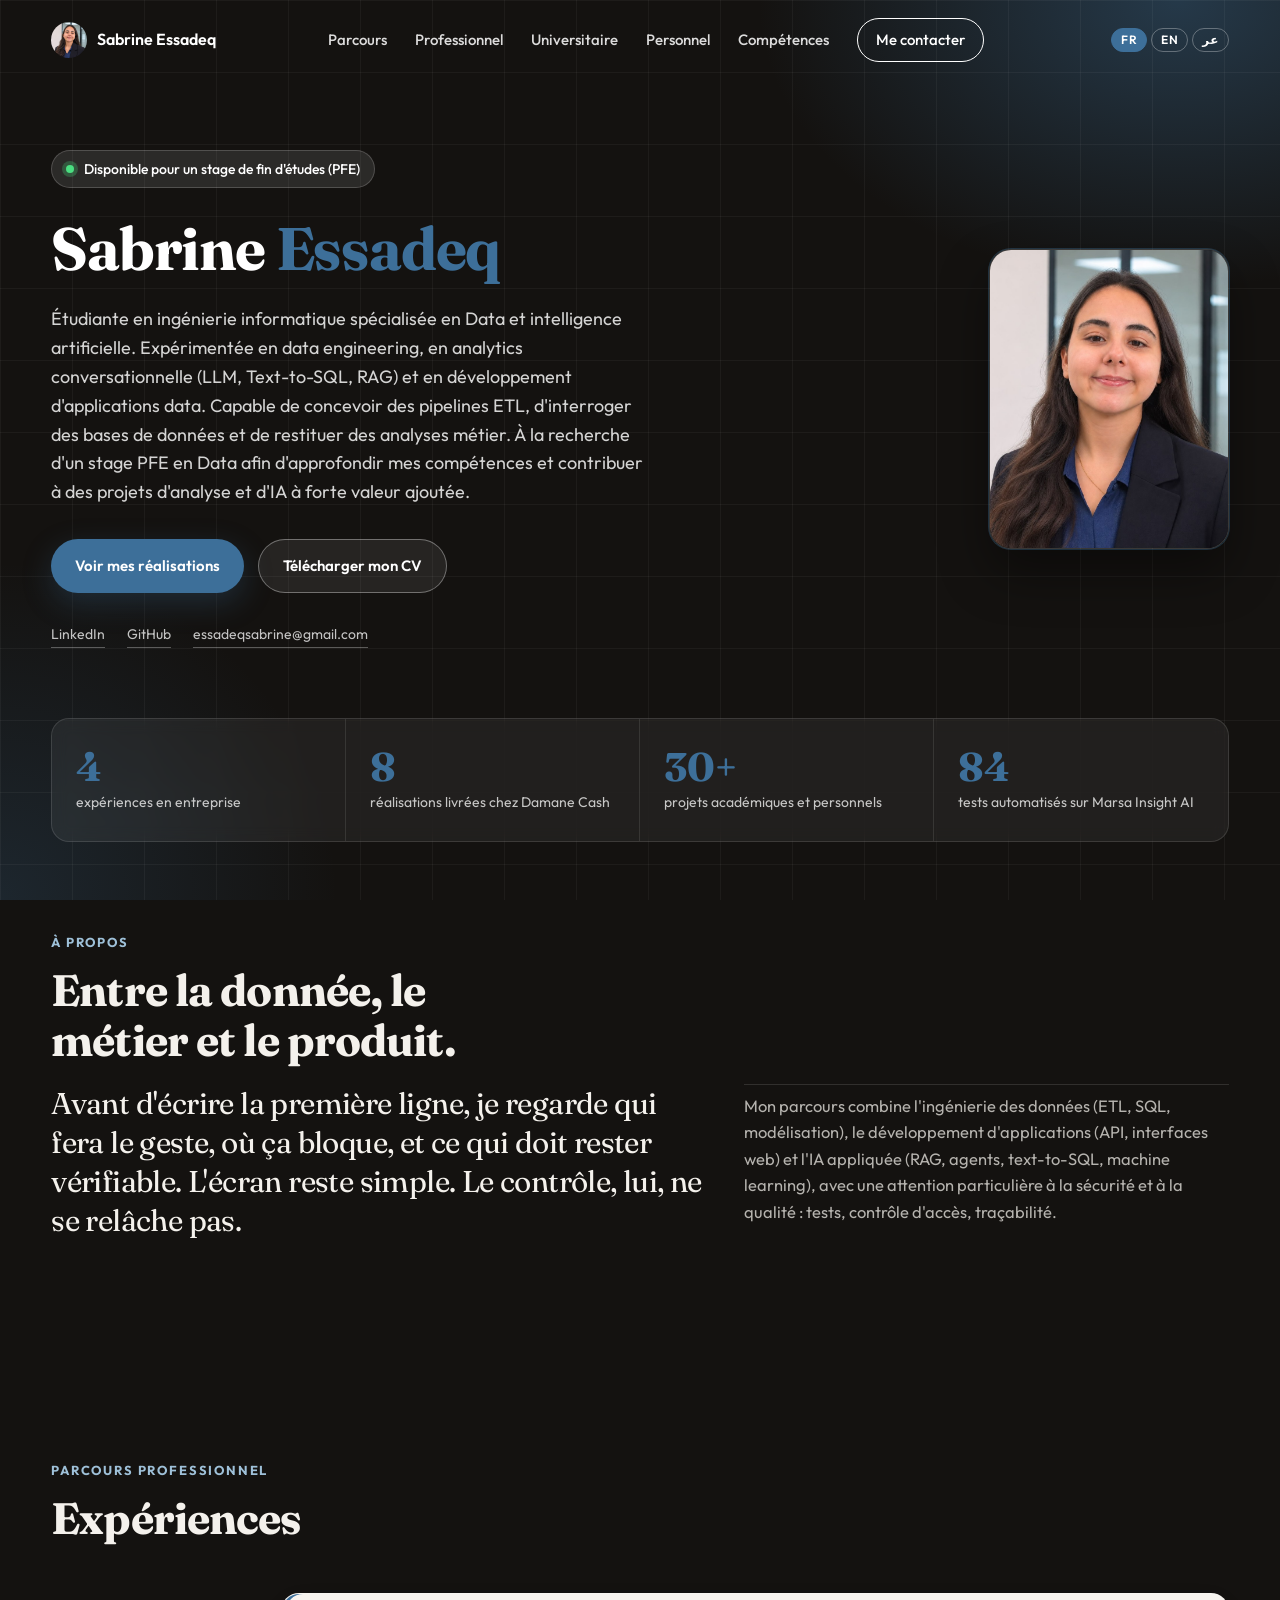
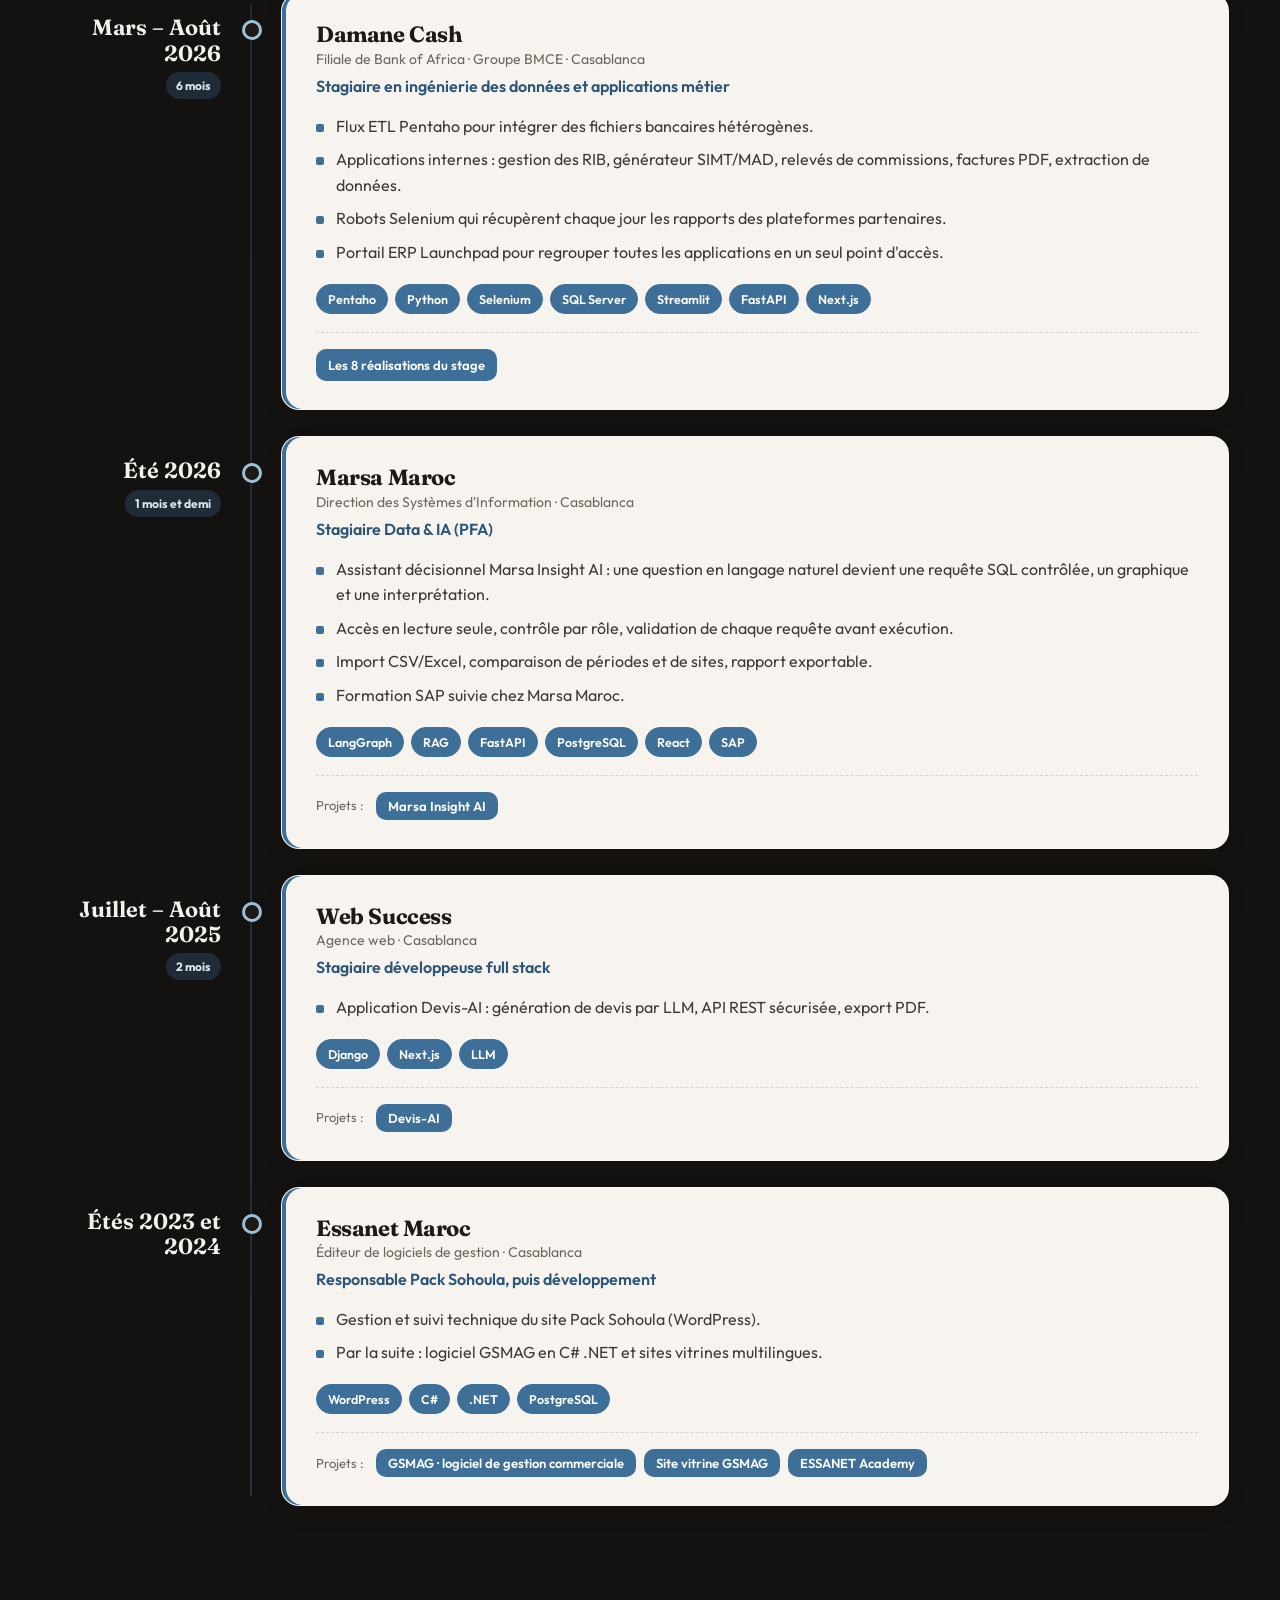
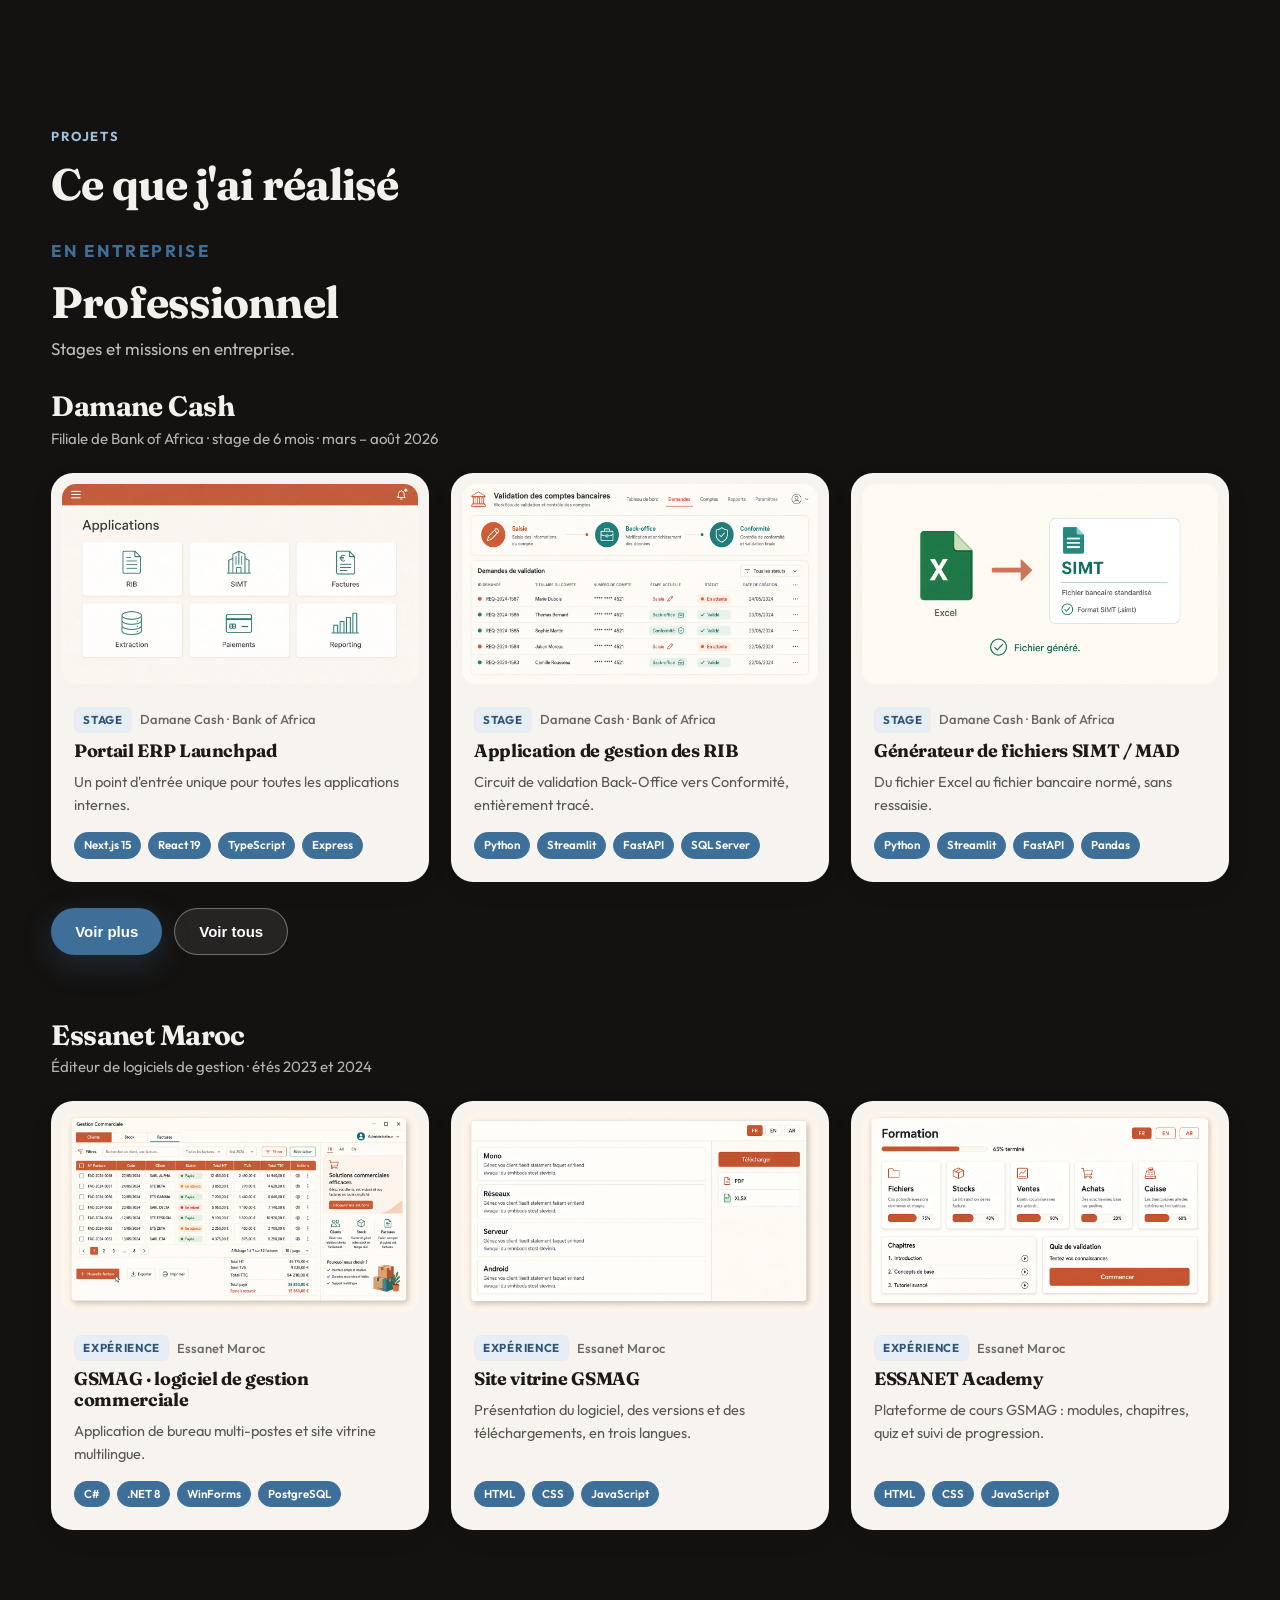
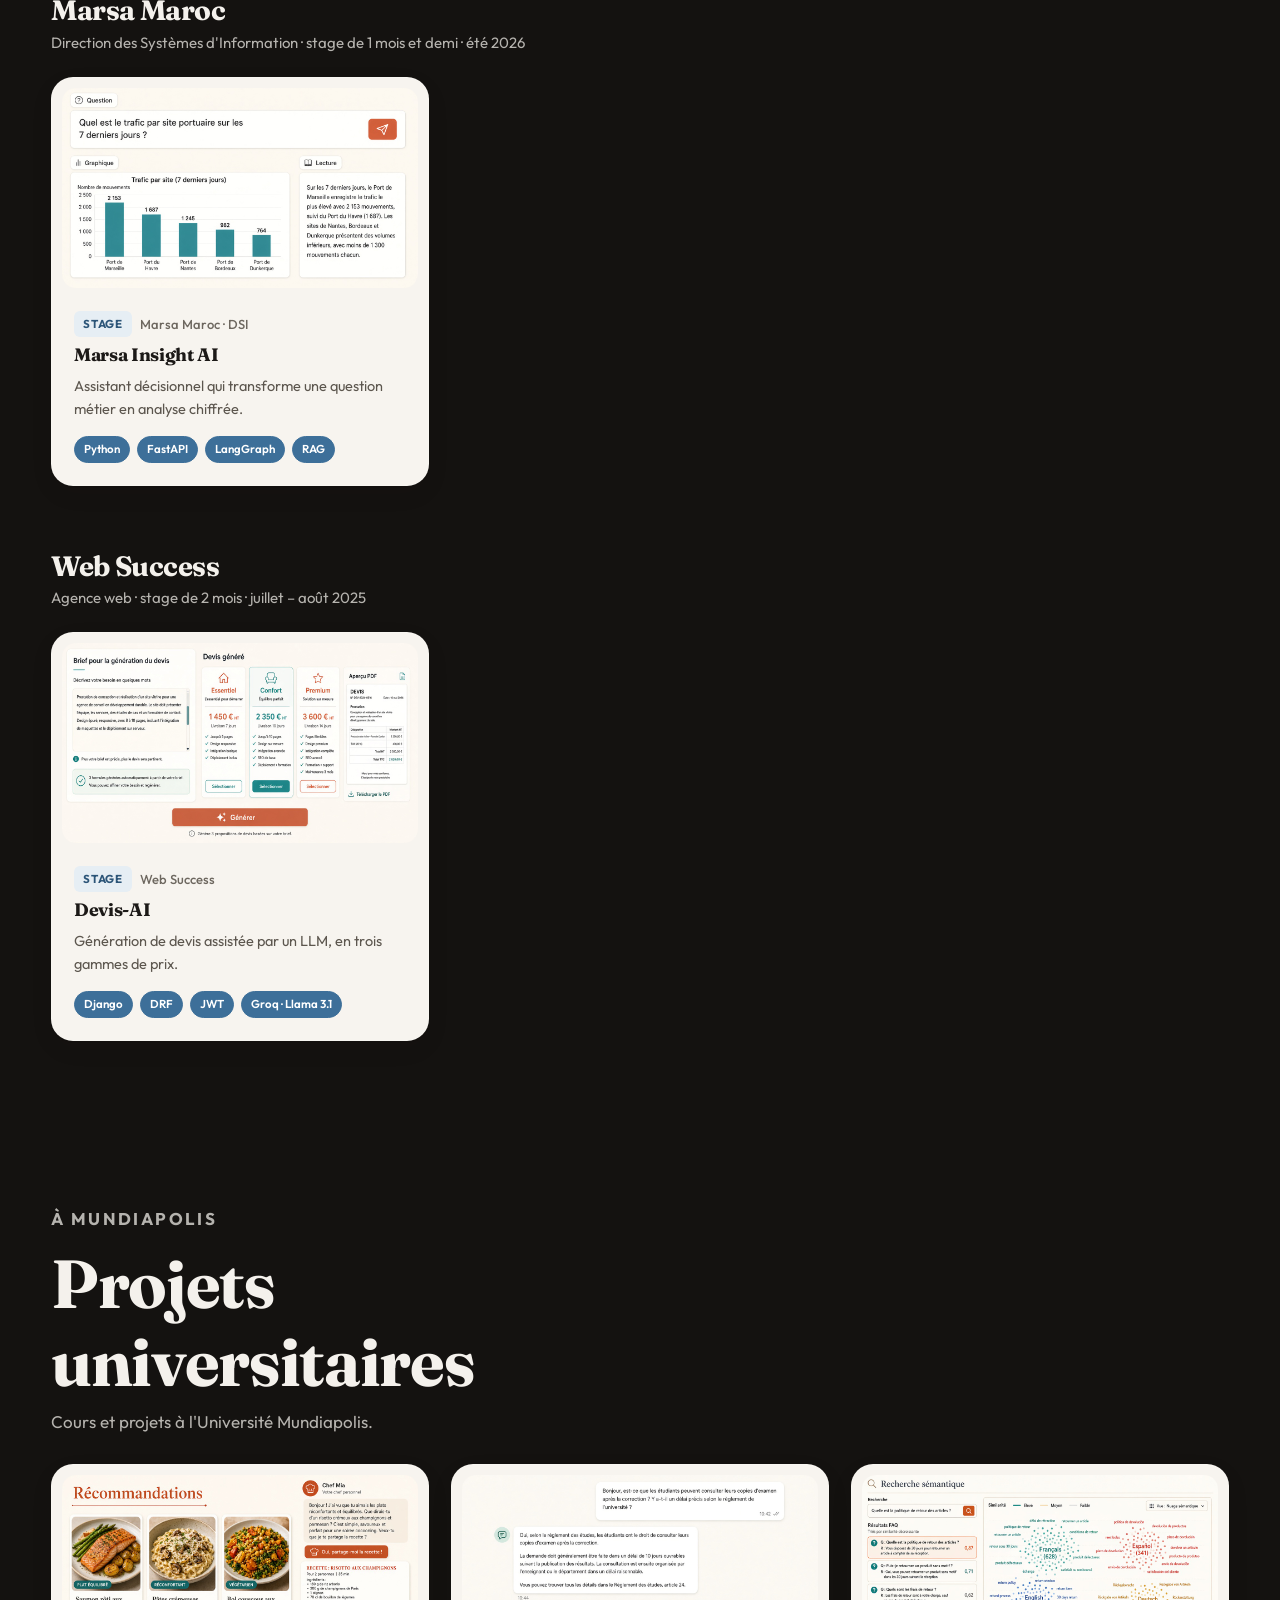
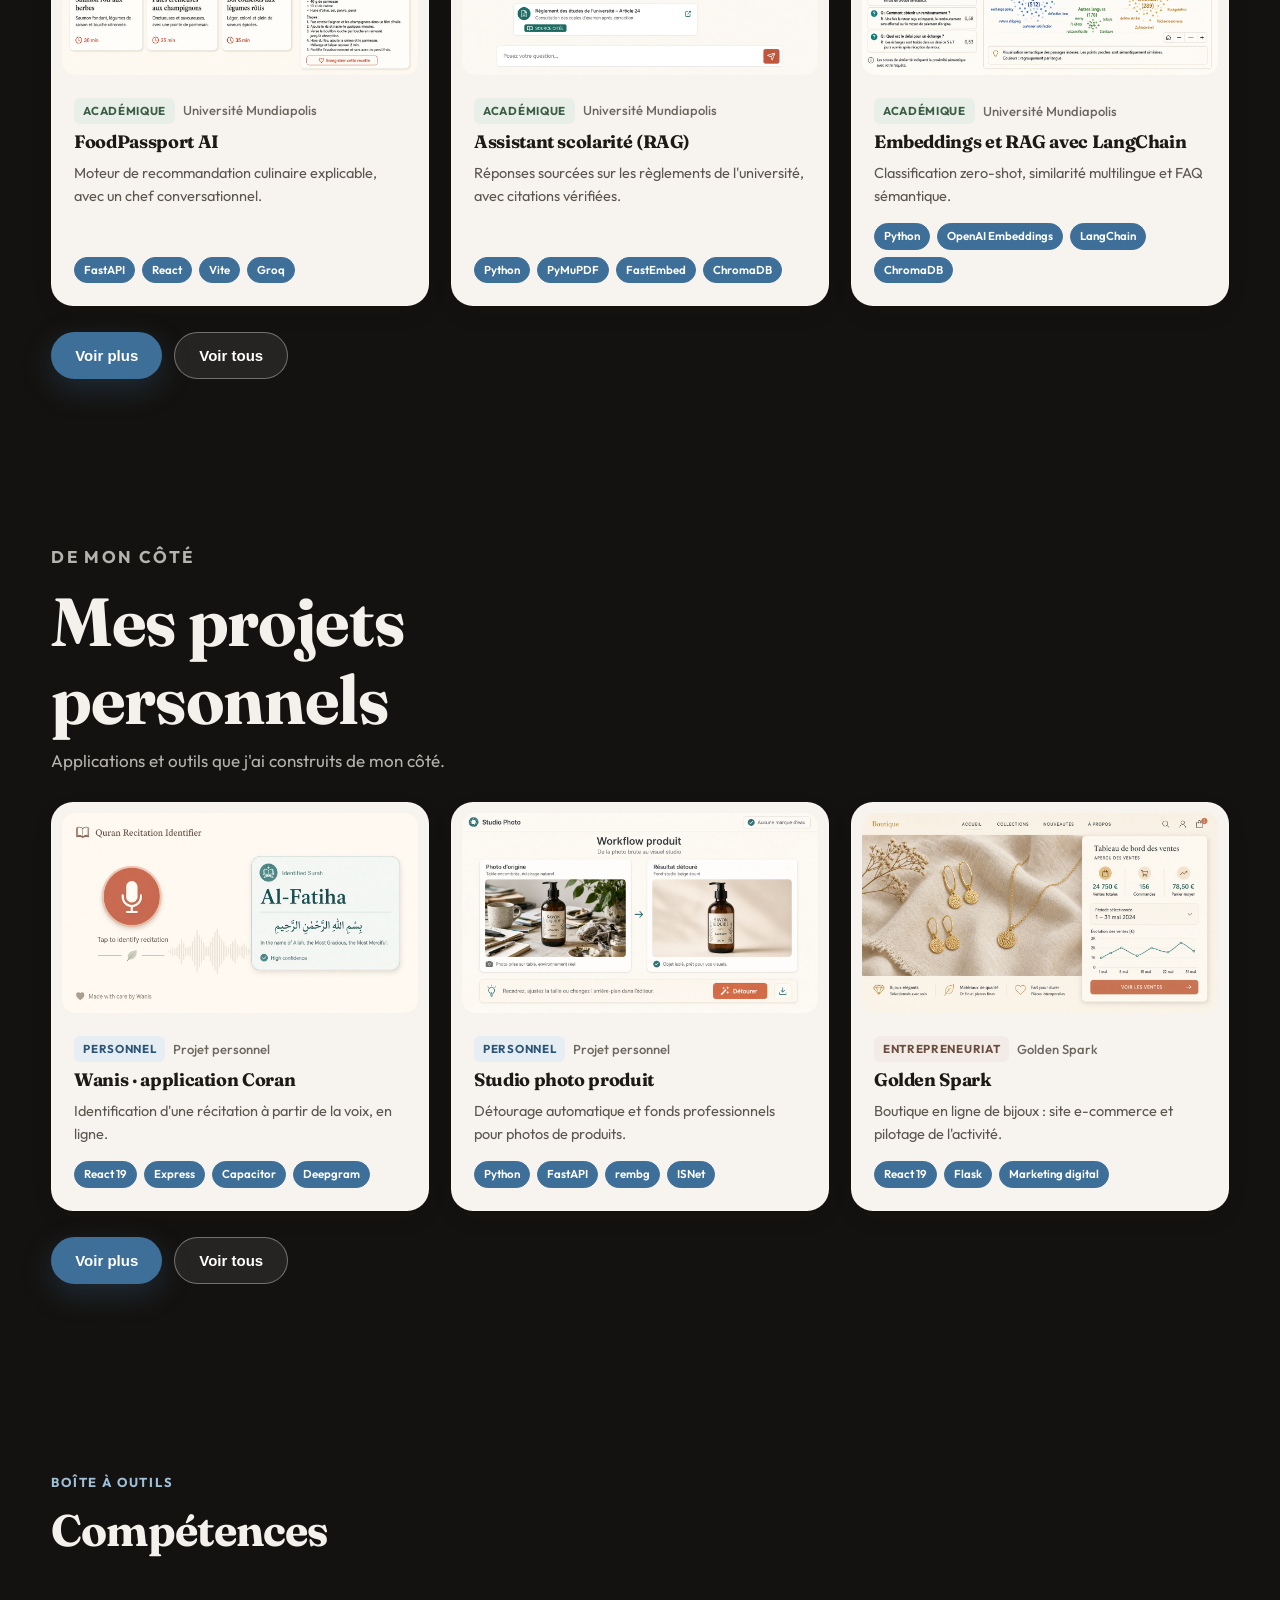
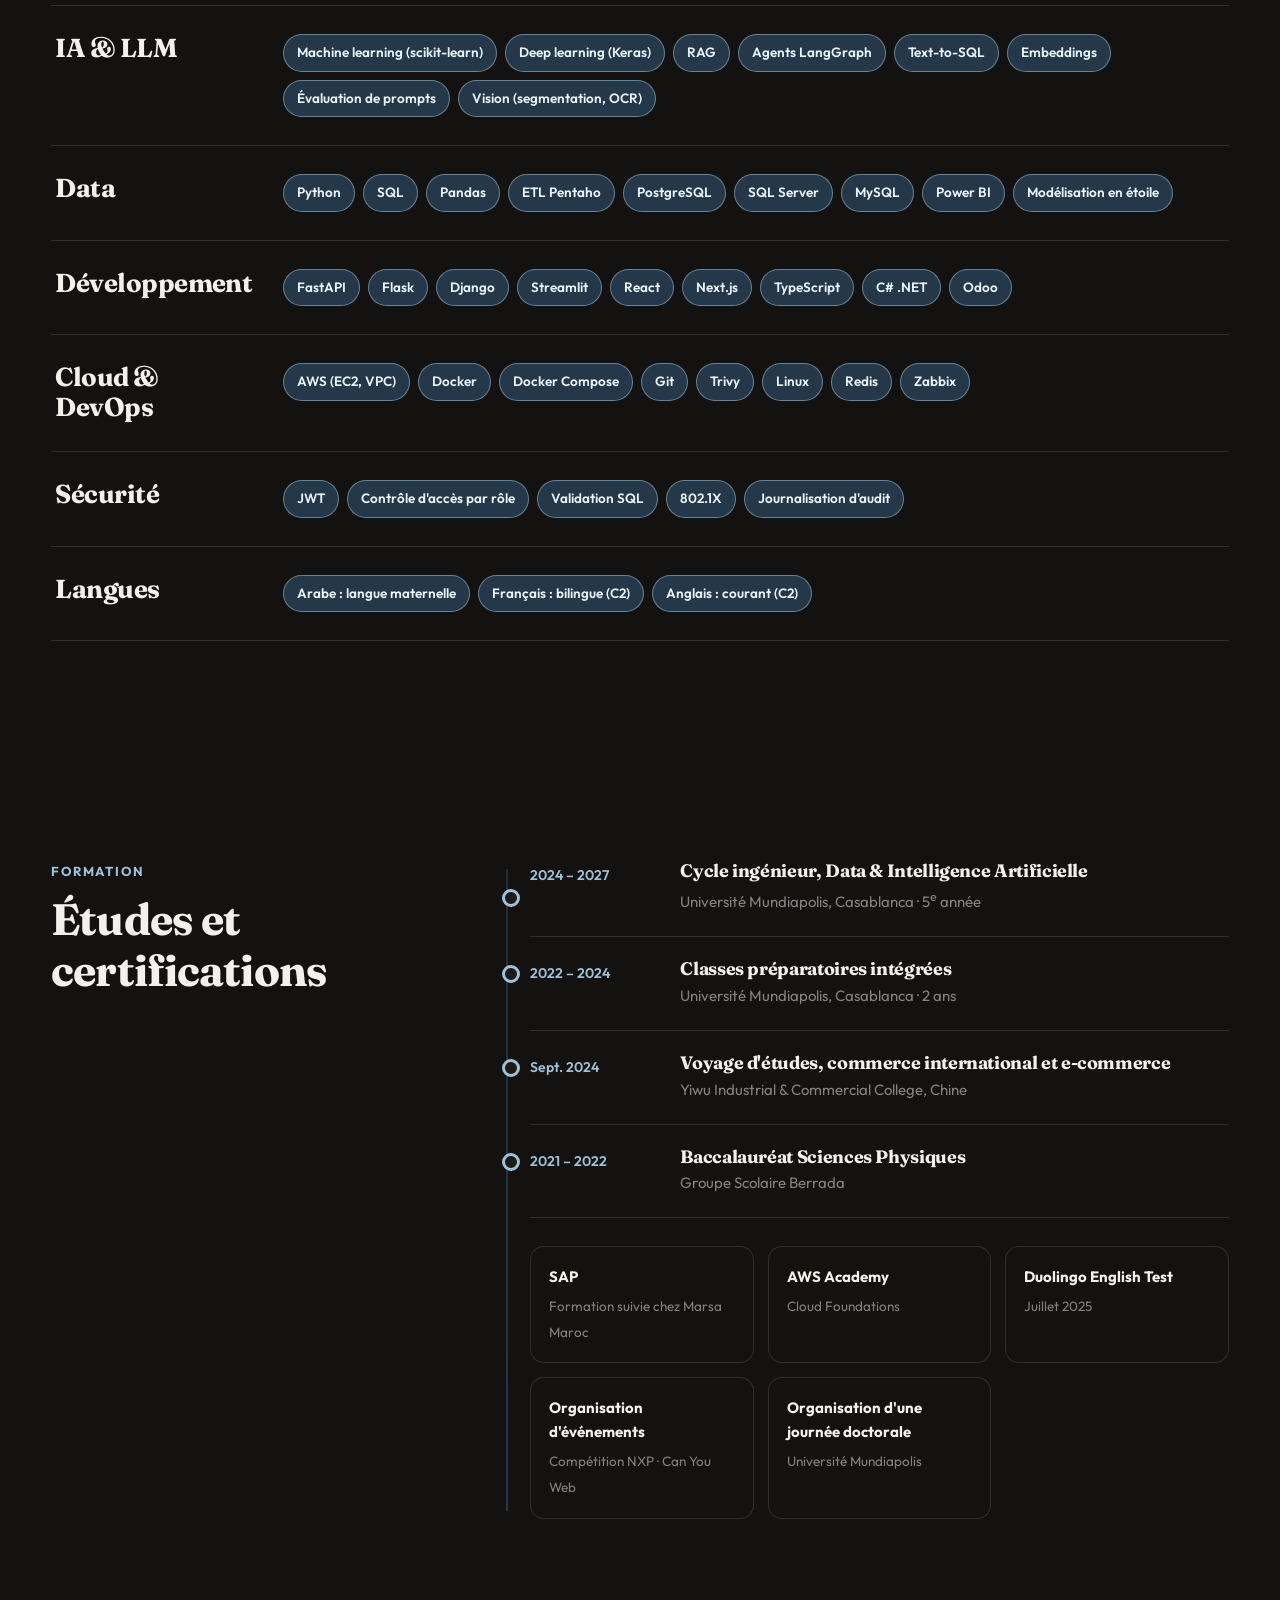
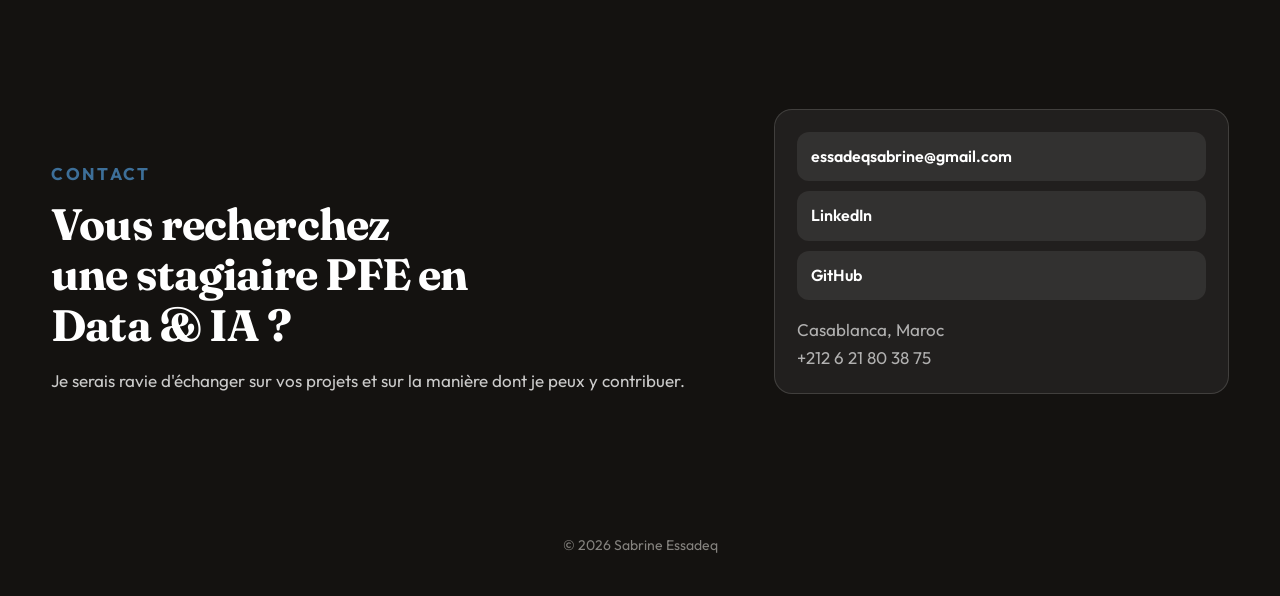
==== index.html @ ca1e2e93 "Add a see-less control that hides three projects at a time." ====
<!DOCTYPE html>
<html lang="fr">
<head>
  <meta charset="UTF-8">
  <meta name="viewport" content="width=device-width, initial-scale=1.0">
  <title>Sabrine Essadeq · Data & Intelligence Artificielle</title>
  <meta name="description" content="Portfolio de Sabrine Essadeq, élève ingénieure Data & IA à l'Université Mundiapolis : expériences, projets et compétences.">
  <link rel="preconnect" href="https://fonts.googleapis.com">
  <link rel="preconnect" href="https://fonts.gstatic.com" crossorigin>
  <link href="https://fonts.googleapis.com/css2?family=Fraunces:opsz,wght@9..144,500;9..144,650;9..144,700&family=Noto+Naskh+Arabic:wght@500;600;700&family=Outfit:wght@400;500;600;700&display=swap" rel="stylesheet">
  <link rel="stylesheet" href="styles.css?v=40">
</head>
<body>
  <header class="nav" id="nav">
    <a href="#top" class="brand"><img class="brand-mark" src="assets/img/sabrine.jpg" alt="Sabrine Essadeq"><span>Sabrine Essadeq</span></a>
    <nav class="nav-links site-nav" id="navLinks">
      <a href="#parcours" data-i18n="nav.parcours">Parcours</a>
      <a href="#professionnel" data-i18n="nav.pro">Professionnel</a>
      <a href="#universitaire" data-i18n="nav.uni">Universitaire</a>
      <a href="#personnel" data-i18n="nav.perso">Personnel</a>
      <a href="#competences" data-i18n="nav.skills">Compétences</a>
      <a href="#contact" class="nav-cta" data-i18n="nav.contact">Me contacter</a>
    </nav>
    <div class="langs" id="langs">
      <button type="button" data-lang="fr">FR</button>
      <button type="button" data-lang="en">EN</button>
      <button type="button" data-lang="ar">عر</button>
    </div>
    <button class="burger" id="burger" aria-label="Menu"><span></span><span></span></button>
    <span class="progress" id="progress"></span>
  </header>

  <main id="top">
    <!-- HERO -->
    <section class="hero">
      <div class="hero-bg"></div>
      <div class="wrap hero-grid">
        <div class="hero-text reveal">
          <p class="eyebrow"><span class="dot"></span><span data-i18n="hero.badge">Disponible pour un stage de fin d'études (PFE)</span></p>
          <h1 data-i18n-html="hero.title">Sabrine <span class="hl">Essadeq</span></h1>
          <p class="lead" data-i18n-html="hero.lead">Étudiante en ingénierie informatique spécialisée en Data et intelligence artificielle. Expérimentée en data engineering, en analytics conversationnelle (LLM, Text-to-SQL, RAG) et en développement d'applications data. Capable de concevoir des pipelines ETL, d'interroger des bases de données et de restituer des analyses métier. À la recherche d'un stage PFE en Data afin d'approfondir mes compétences et contribuer à des projets d'analyse et d'IA à forte valeur ajoutée.</p>
          <div class="hero-actions">
            <a href="#professionnel" class="btn btn-primary" data-i18n="hero.work">Voir mes réalisations</a>
            <a href="assets/CV_Sabrine_Essadeq.pdf" class="btn btn-ghost" download data-i18n="hero.cv">Télécharger mon CV</a>
          </div>
          <div class="hero-social">
            <a href="https://www.linkedin.com/in/sabrine-essadeq-5aa1a62a3" target="_blank" rel="noopener">LinkedIn</a>
            <a href="https://github.com/sab12sab" target="_blank" rel="noopener">GitHub</a>
            <a href="mailto:essadeqsabrine@gmail.com">essadeqsabrine@gmail.com</a>
          </div>
        </div>
        <figure class="hero-portrait reveal">
          <img src="assets/img/sabrine.jpg" alt="Sabrine Essadeq">
        </figure>
      </div>
      <div class="wrap stats reveal">
        <div class="stat"><b data-count="4">0</b><span data-i18n="stat.exp">expériences en entreprise</span></div>
        <div class="stat"><b data-count="8">0</b><span data-i18n="stat.damane">réalisations livrées chez Damane Cash</span></div>
        <div class="stat"><b data-count="30" data-suffix="+">0</b><span data-i18n="stat.projects">projets académiques et personnels</span></div>
        <div class="stat"><b data-count="84">0</b><span data-i18n="stat.tests">tests automatisés sur Marsa Insight AI</span></div>
      </div>
    </section>

    <!-- A PROPOS -->
    <section class="section about" id="apropos">
      <div class="wrap">
        <div class="spread reveal">
          <p class="kicker" data-i18n="about.kicker">À propos</p>
          <h2 data-i18n="about.title">Entre la donnée, le métier et le produit.</h2>
          <div class="about-text">
            <p data-i18n="about.p1">Avant d'écrire la première ligne, je regarde qui fera le geste, où ça bloque, et ce qui doit rester vérifiable. L'écran reste simple. Le contrôle, lui, ne se relâche pas.</p>
            <p data-i18n="about.p2">Mon parcours combine l'ingénierie des données (ETL, SQL, modélisation), le développement d'applications (API, interfaces web) et l'IA appliquée (RAG, agents, text-to-SQL, machine learning), avec une attention particulière à la sécurité et à la qualité : tests, contrôle d'accès, traçabilité.</p>
          </div>
        </div>
      </div>
    </section>

    <!-- PARCOURS -->
    <section class="section" id="parcours">
      <div class="wrap">
        <div class="section-head reveal">
          <p class="kicker" data-i18n="path.kicker">Parcours professionnel</p>
          <h2 data-i18n="path.title">Expériences</h2>
        </div>
        <div class="timeline" id="timeline"></div>
      </div>
    </section>

    <!-- PROJETS -->
    <section class="section projects" id="projets">
      <div class="wrap">
        <div class="section-head reveal">
          <p class="kicker" data-i18n="work.kicker">Projets</p>
          <h2 data-i18n="work.title">Ce que j'ai réalisé</h2>
        </div>
      </div>

      <div class="chapter chapter-ink" id="professionnel">
        <div class="wrap">
          <div class="group-head reveal">
            <p class="kicker" data-i18n="pro.kicker">En entreprise</p>
            <h3 data-i18n="pro.title">Professionnel</h3>
            <p data-i18n="pro.sub">Stages et missions en entreprise.</p>
          </div>
          <div class="subsection reveal" id="damane">
            <div class="subsection-head">
              <h4>Damane Cash</h4>
              <p data-i18n="damane.sub">Filiale de Bank of Africa · stage de 6 mois · mars – août 2026</p>
            </div>
            <div class="grid" id="gridDamane"></div>
          </div>
          <div class="subsection reveal subsection-gap" id="essanet">
            <div class="subsection-head">
              <h4>Essanet Maroc</h4>
              <p data-i18n="essanet.sub">Éditeur de logiciels de gestion · étés 2023 et 2024</p>
            </div>
            <div class="grid" id="gridEssanet"></div>
          </div>
          <div class="subsection reveal subsection-gap" id="marsa">
            <div class="subsection-head">
              <h4>Marsa Maroc</h4>
              <p data-i18n="marsa.sub">Direction des Systèmes d'Information · stage de 1 mois et demi · été 2026</p>
            </div>
            <div class="grid" id="gridMarsa"></div>
          </div>
          <div class="subsection reveal subsection-gap" id="websuccess">
            <div class="subsection-head">
              <h4>Web Success</h4>
              <p data-i18n="web.sub">Agence web · stage de 2 mois · juillet – août 2025</p>
            </div>
            <div class="grid" id="gridWeb"></div>
          </div>
        </div>
      </div>

      <div class="chapter chapter-uni" id="universitaire">
        <div class="wrap">
          <div class="group-head reveal">
            <p class="kicker" data-i18n="uni.kicker">À Mundiapolis</p>
            <h3 data-i18n="uni.title">Projets universitaires</h3>
            <p data-i18n="uni.sub">Cours et projets à l'Université Mundiapolis.</p>
          </div>
          <div class="grid" id="gridUni"></div>
        </div>
      </div>

      <div class="chapter chapter-sand" id="personnel">
        <div class="wrap">
          <div class="group-head reveal">
            <p class="kicker" data-i18n="perso.kicker">De mon côté</p>
            <h3 data-i18n="perso.title">Mes projets personnels</h3>
            <p data-i18n="perso.sub">Applications et outils que j'ai construits de mon côté.</p>
          </div>
          <div class="grid" id="gridPerso"></div>
        </div>
      </div>
    </section>

    <!-- COMPETENCES -->
    <section class="section alt" id="competences">
      <div class="wrap">
        <div class="section-head reveal">
          <p class="kicker" data-i18n="skills.kicker">Boîte à outils</p>
          <h2 data-i18n="skills.title">Compétences</h2>
        </div>
        <div class="skills" id="skills"></div>
      </div>
    </section>

    <!-- FORMATION -->
    <section class="section" id="formation">
      <div class="wrap edu-grid">
        <div class="reveal">
          <p class="kicker" data-i18n="edu.kicker">Formation</p>
          <h2 data-i18n="edu.title">Études et certifications</h2>
        </div>
        <div class="edu-list reveal">
          <div class="edu-item">
            <span class="edu-date">2024 – 2027</span>
            <div><h3 data-i18n="edu.cycle">Cycle ingénieur, Data &amp; Intelligence Artificielle</h3><p data-i18n-html="edu.cyclep">Université Mundiapolis, Casablanca · 5<sup>e</sup> année</p></div>
          </div>
          <div class="edu-item">
            <span class="edu-date">2022 – 2024</span>
            <div><h3 data-i18n="edu.prepa">Classes préparatoires intégrées</h3><p data-i18n="edu.prepap">Université Mundiapolis, Casablanca · 2 ans</p></div>
          </div>
          <div class="edu-item">
            <span class="edu-date" data-i18n="edu.yiwud">Sept. 2024</span>
            <div><h3 data-i18n="edu.yiwu">Voyage d'études, commerce international et e-commerce</h3><p data-i18n="edu.yiwup">Yiwu Industrial &amp; Commercial College, Chine</p></div>
          </div>
          <div class="edu-item">
            <span class="edu-date">2021 – 2022</span>
            <div><h3 data-i18n="edu.bac">Baccalauréat Sciences Physiques</h3><p>Groupe Scolaire Berrada</p></div>
          </div>
          <div class="certs">
            <div class="cert"><b>SAP</b><span data-i18n="edu.sap">Formation suivie chez Marsa Maroc</span></div>
            <div class="cert"><b>AWS Academy</b><span>Cloud Foundations</span></div>
            <div class="cert"><b>Duolingo English Test</b><span data-i18n="edu.duo">Juillet 2025</span></div>
            <div class="cert"><b data-i18n="edu.event">Organisation d'événements</b><span data-i18n="edu.eventp">Compétition NXP · Can You Web</span></div>
            <div class="cert"><b data-i18n="edu.docto">Organisation d'une journée doctorale</b><span data-i18n="edu.doctop">Université Mundiapolis</span></div>
          </div>
        </div>
      </div>
    </section>

    <!-- CONTACT -->
    <section class="section contact" id="contact">
      <div class="wrap">
        <div class="contact-box reveal">
          <div>
            <p class="kicker light" data-i18n="contact.kicker">Contact</p>
            <h2 data-i18n="contact.title">Vous recherchez une stagiaire PFE en Data &amp; IA ?</h2>
            <p data-i18n="contact.sub">Je serais ravie d'échanger sur vos projets et sur la manière dont je peux y contribuer.</p>
          </div>
          <div class="contact-panel">
            <a href="mailto:essadeqsabrine@gmail.com">essadeqsabrine@gmail.com</a>
            <a href="https://www.linkedin.com/in/sabrine-essadeq-5aa1a62a3" target="_blank" rel="noopener">LinkedIn</a>
            <a href="https://github.com/sab12sab" target="_blank" rel="noopener">GitHub</a>
            <p class="contact-meta" data-i18n-html="contact.meta">Casablanca, Maroc<br>+212 6 21 80 38 75</p>
          </div>
        </div>
      </div>
    </section>
  </main>

  <footer class="footer">
    <div class="wrap">© <span id="year"></span> Sabrine Essadeq</div>
  </footer>

  <!-- MODAL -->
  <div class="modal" id="modal" aria-hidden="true">
    <div class="modal-backdrop" data-close></div>
    <article class="modal-panel" role="dialog" aria-modal="true">
      <button class="modal-close" data-close aria-label="Fermer">&times;</button>
      <div id="modalBody"></div>
    </article>
  </div>

  <!-- LIGHTBOX -->
  <div class="lightbox" id="lightbox"><img alt=""></div>

  <script src="data.js?v=27"></script>
  <script src="i18n.js?v=12"></script>
  <script src="i18n-projects.js"></script>
  <script src="main.js?v=5"></script>
</body>
</html>
---- styles.css ----
:root {
  --ink: #f4f1ec;
  --ink-2: rgba(244, 241, 236, .72);
  --muted: rgba(244, 241, 236, .5);
  --bg: #141210;
  --bg-alt: transparent;
  --card: rgba(20, 18, 16, .55);
  --line: rgba(255, 255, 255, .12);
  --navy: #f4f1ec;
  --indigo: #2c5578;
  --amber: #3d6f99;
  --amber-soft: #e6eef4;
  --radius: 18px;
  --shadow: 0 1px 2px rgba(28, 25, 23, .04), 0 8px 24px rgba(28, 25, 23, .06);
  --shadow-lg: 0 20px 50px rgba(28, 25, 23, .14);
  --font: "Outfit", system-ui, -apple-system, "Segoe UI", sans-serif;
  --display: "Fraunces", Georgia, serif;
}

* { box-sizing: border-box; margin: 0; padding: 0; }
html { scroll-behavior: smooth; scroll-padding-top: 80px; }
body { font-family: var(--font); color: var(--ink); line-height: 1.6; -webkit-font-smoothing: antialiased;
  background-color: #141210;
  background-image:
    linear-gradient(rgba(255,255,255,.045) 1px, transparent 1px),
    linear-gradient(90deg, rgba(255,255,255,.045) 1px, transparent 1px),
    radial-gradient(700px 480px at 92% 0%, rgba(61, 111, 153, .42), transparent 60%),
    radial-gradient(520px 520px at 0% 100%, rgba(61, 111, 153, .22), transparent 65%);
  background-size: 72px 72px, 72px 72px, auto, auto;
  background-attachment: fixed; }
img { max-width: 100%; display: block; }
a { color: inherit; text-decoration: none; }
h1, h2, h3, h4 { font-family: var(--display); line-height: 1.15; letter-spacing: -.02em; }
.wrap { width: min(1180px, 92vw); margin: 0 auto; }

.nav { position: fixed; inset: 0 0 auto 0; z-index: 50; display: flex; align-items: center; justify-content: space-between; padding: 18px 4vw; transition: background .3s, box-shadow .3s, padding .3s; color: #fff; }
.progress { position: absolute; left: 0; bottom: 0; height: 2px; width: var(--p, 0%); background: var(--amber); pointer-events: none; }
::selection { background: #3d6f99; color: #fff; }
.nav-links a.active { opacity: 1; color: var(--amber); }
.nav.scrolled { background: rgba(20, 18, 16, .82); backdrop-filter: blur(14px); box-shadow: 0 1px 0 var(--line); color: #fff; padding: 12px 4vw; }
.brand { display: flex; align-items: center; gap: 10px; font-weight: 600; font-family: var(--font); }
.brand-mark { width: 36px; height: 36px; border-radius: 50%; object-fit: cover; object-position: center 18%; }
.nav-links { display: flex; align-items: center; gap: 28px; font-size: 15px; font-weight: 500; }
.nav-links a { opacity: .85; transition: opacity .2s; }
.nav-links a:hover { opacity: 1; }
.nav-cta { padding: 9px 18px; border-radius: 999px; border: 1.5px solid currentColor; opacity: 1 !important; }
.langs { display: flex; align-items: center; gap: 4px; margin-inline-start: 16px; }
.langs button { background: transparent; color: inherit; border: 1px solid rgba(255,255,255,.3); border-radius: 999px; padding: 5px 9px; font: 600 12px/1 var(--font); letter-spacing: .04em; cursor: pointer; }
.langs button.on, .langs button:hover { background: var(--amber); border-color: var(--amber); color: #fff; }
html[dir="rtl"] { font-family: "Noto Naskh Arabic", var(--font); }
html[dir="rtl"] body { font-family: "Noto Naskh Arabic", var(--font); }
html[dir="rtl"] h1, html[dir="rtl"] h2, html[dir="rtl"] h3, html[dir="rtl"] h4 { font-family: "Noto Naskh Arabic", var(--display); letter-spacing: 0; }
html[dir="rtl"] .progress { left: auto; right: 0; }
html[dir="rtl"] .hero-card, html[dir="rtl"] .hc-code { direction: ltr; text-align: left; }
.burger { display: none; background: none; border: 0; cursor: pointer; width: 32px; height: 24px; flex-direction: column; justify-content: center; gap: 7px; }
.burger span { display: block; height: 2px; background: currentColor; border-radius: 2px; }

.hero { position: relative; padding: 150px 0 70px; color: #fff; overflow: hidden; }
.hero-bg { display: none; position: absolute; inset: 0; background:
  radial-gradient(700px 480px at 92% 8%, rgba(61, 111, 153, .42), transparent 60%),
  radial-gradient(520px 420px at 8% 100%, rgba(61, 111, 153, .28), transparent 65%),
  linear-gradient(165deg, #2a2420 0%, #1c1917 48%, #141210 100%); z-index: -2; }
.hero-bg::after { content: ""; position: absolute; width: 420px; height: 420px; right: -80px; bottom: -160px; border-radius: 50%; background: radial-gradient(circle, rgba(61, 111, 153, .26), transparent 68%); }
.hero-bg::before { content: ""; position: absolute; inset: 0; background-image: linear-gradient(rgba(255,255,255,.04) 1px, transparent 1px), linear-gradient(90deg, rgba(255,255,255,.04) 1px, transparent 1px); background-size: 72px 72px; mask-image: linear-gradient(to bottom, #000 20%, transparent 85%); }
.hero-grid { display: grid; grid-template-columns: minmax(0, 1fr) auto; gap: 48px; align-items: center; }
.eyebrow { display: inline-flex; align-items: center; gap: 10px; font-size: 14px; font-weight: 500; padding: 7px 14px; border-radius: 999px; background: rgba(255,255,255,.1); border: 1px solid rgba(255,255,255,.18); margin-bottom: 26px; }
.dot { width: 8px; height: 8px; border-radius: 50%; background: #4ade80; box-shadow: 0 0 0 4px rgba(74, 222, 128, .25); }
.hero h1 { font-size: clamp(36px, 5vw, 60px); font-weight: 700; margin-bottom: 22px; }
html[dir="rtl"] .hero h1 { direction: ltr; text-align: right; }
.hl { color: var(--amber); }
.lead { font-size: 18px; color: rgba(255,255,255,.82); max-width: 600px; margin-bottom: 32px; }
.hero-actions { display: flex; flex-wrap: wrap; gap: 14px; margin-bottom: 30px; }
.hero-social { display: flex; flex-wrap: wrap; gap: 22px; font-size: 14px; color: rgba(255,255,255,.75); }
.hero-social a { border-bottom: 1px solid rgba(255,255,255,.3); padding-bottom: 2px; transition: color .2s, border-color .2s; }
.hero-social a:hover { color: var(--amber); border-color: var(--amber); }

.btn { display: inline-flex; align-items: center; justify-content: center; gap: 8px; padding: 14px 24px; border-radius: 999px; font-weight: 600; font-size: 15px; transition: transform .2s, box-shadow .2s, background .2s; cursor: pointer; border: 0; }
.btn:hover { transform: translateY(-2px); }
.btn-primary { background: var(--amber); color: #fff; box-shadow: 0 10px 30px rgba(61, 111, 153, .28); }
.btn-ghost { background: rgba(255,255,255,.08); color: #fff; border: 1.5px solid rgba(255,255,255,.35); }
.btn-light { background: #fff; color: var(--navy); }
.btn-outline { border: 1.5px solid rgba(255,255,255,.5); color: #fff; }

.hero-portrait { margin: 0; justify-self: start; width: 240px; }
.hero-portrait img { width: 100%; aspect-ratio: 4 / 5; object-fit: cover; object-position: center 18%; border-radius: 22px; border: 1px solid rgba(255,255,255,.16); box-shadow: 0 0 0 1px rgba(61,111,153,.35), 0 24px 50px rgba(0,0,0,.4); }
.hero-card { background: #f7f4ef; color: #1c1917; border: 1px solid rgba(255,255,255,.14); border-radius: 20px; box-shadow: 0 30px 80px rgba(0,0,0,.35); overflow: hidden; }
.hc-head { display: flex; align-items: center; gap: 7px; padding: 14px 18px; border-bottom: 1px solid rgba(28,25,23,.1); }
.hc-dot { width: 11px; height: 11px; border-radius: 50%; background: #ff5f57; }
.hc-dot:nth-child(2) { background: #febc2e; }
.hc-dot:nth-child(3) { background: #28c840; }
.hc-title { margin-left: 10px; font-size: 13px; color: #6d675f; font-family: ui-monospace, Consolas, monospace; }
.hc-code { padding: 22px 24px 26px; font-family: ui-monospace, "Cascadia Code", Consolas, monospace; font-size: 14px; line-height: 1.75; color: #1c1917; white-space: pre; overflow-x: auto; }
.hc-code .k { color: #2c5578; }
.hc-code .s { color: #3d6f99; }

.stats { display: grid; grid-template-columns: repeat(4, 1fr); margin-top: 70px; background: rgba(255,255,255,.06); border: 1px solid rgba(255,255,255,.12); border-radius: var(--radius); backdrop-filter: blur(8px); }
.stat { padding: 26px 24px; border-right: 1px solid rgba(255,255,255,.1); }
.stat:last-child { border-right: 0; }
.stat b { display: block; font-family: var(--display); font-size: 40px; font-weight: 700; color: var(--amber); line-height: 1.1; }
.stat span { font-size: 14px; color: rgba(255,255,255,.75); }

.section { padding: 110px 0; }
.section.alt { background: var(--bg-alt); }
.section-head { margin-bottom: 50px; max-width: 720px; }
.kicker { font-size: 13px; font-weight: 700; letter-spacing: .14em; text-transform: uppercase; color: #9ec0d8; margin-bottom: 12px; }
.kicker.light { color: var(--amber); }
.section h2, .chapter h3 { font-size: clamp(30px, 3.6vw, 44px); font-weight: 700; }
.section-sub { margin-top: 14px; color: var(--ink-2); font-size: 17px; }

.about { padding-top: 20px; margin-top: 0; position: relative; z-index: 2; }
.about-row { display: grid; grid-template-columns: 260px 1fr; gap: 48px; align-items: center; }
.portrait { margin: 0; }
.portrait img { width: 100%; aspect-ratio: 4 / 5; object-fit: cover; object-position: center 12%; border-radius: 22px; border: 1px solid rgba(255,255,255,.14); box-shadow: 0 24px 60px rgba(0,0,0,.35); }
.spread { background: transparent; border: 0; border-radius: 0; padding: 0; box-shadow: none; }
.spread h2 { max-width: 16ch; margin-bottom: 18px; }
.about-me { margin: 0 0 26px; max-width: 62ch; font-size: 17px; line-height: 1.65; color: var(--ink-2); }
.about-text { display: grid; grid-template-columns: 1.15fr .85fr; gap: 36px; align-items: start; }
.about-text p:first-child { font-family: var(--display); font-size: clamp(22px, 2.4vw, 30px); line-height: 1.3; color: var(--ink); letter-spacing: -.02em; }
.about-text p:last-child { font-size: 16.5px; color: var(--ink-2); padding-top: 8px; border-top: 1px solid var(--line); }

.timeline { position: relative; display: grid; gap: 26px; }
.timeline::before { content: ""; position: absolute; left: 199px; top: 10px; bottom: 10px; width: 2px; background: linear-gradient(var(--indigo), var(--amber)); opacity: .35; }
.tl-item { display: grid; grid-template-columns: 170px 1fr; gap: 60px; }
.tl-meta { text-align: right; padding-top: 22px; }
.tl-date { font-family: var(--display); font-weight: 650; font-size: 22px; line-height: 1.15; }
.tl-length { display: inline-block; margin-top: 6px; font-size: 12px; font-weight: 700; color: #d7e6f2; background: rgba(61, 111, 153, .28); padding: 4px 10px; border-radius: 999px; }
.tl-card { position: relative; background: #f7f4ef; color: #1c1917; border: 1px solid rgba(255,255,255,.14); border-radius: var(--radius); padding: 28px 30px 28px 34px; box-shadow: inset 4px 0 0 var(--amber), var(--shadow); }
.tl-card::before { content: ""; position: absolute; left: -40px; top: 26px; width: 14px; height: 14px; border-radius: 50%; background: #1c1917; border: 3px solid #9ec0d8; }
.tl-org { font-size: 22px; font-weight: 700; color: #1c1917; }
.tl-sub { font-size: 14px; color: #6d675f; margin-bottom: 4px; }
.tl-role { font-weight: 600; color: #2c5578; margin-bottom: 14px; }
.tl-card ul { list-style: none; display: grid; gap: 8px; margin-bottom: 18px; }
.tl-card li { position: relative; padding-left: 20px; color: #3f3a36; }
.tl-card li::before { content: ""; position: absolute; left: 0; top: 10px; width: 8px; height: 8px; border-radius: 2px; background: var(--amber); }
.tags { display: flex; flex-wrap: wrap; gap: 7px; }
.tag { font-size: 12.5px; font-weight: 600; padding: 4px 11px; border-radius: 999px; background: rgba(61, 111, 153, .42); color: #e8f2f8; border: 1px solid rgba(158, 192, 216, .55); }
.tl-card .tag { background: #3d6f99; color: #fff; border-color: #3d6f99; }
.tl-projects { margin-top: 18px; padding-top: 16px; border-top: 1px dashed rgba(28,25,23,.15); display: flex; flex-wrap: wrap; gap: 8px; align-items: center; }
.tl-projects > span { font-size: 13px; color: #6d675f; margin-right: 4px; }
.tl-card .chip-link { background: #3d6f99; color: #fff; }
.chip-link { display: inline-flex; font-size: 13px; font-weight: 600; padding: 6px 12px; border-radius: 10px; background: rgba(61, 111, 153, .28); color: #d7e6f2; cursor: pointer; border: 0; font-family: inherit; transition: background .2s, color .2s; }
.chip-link:hover { background: var(--amber); color: #fff; }

.projects { padding-bottom: 0; }
.projects > .wrap .section-head { margin-bottom: 0; }
.chapter { scroll-margin-top: 80px; padding: 78px 0; }
#professionnel { padding-top: 20px; }
.chapter-ink { background: transparent; color: inherit; }
.chapter-ink .group-head p { color: rgba(255,255,255,.72); }
.chapter-ink .group-head .kicker { color: var(--amber); }
.chapter-ink .subsection { color: var(--ink); }
.chapter-uni { background: transparent; }
.chapter-uni .group-head h3 { font-size: clamp(40px, 5.4vw, 68px); max-width: 12ch; }
.chapter-sand { background: transparent; }
.chapter-sand .group-head h3 { font-size: clamp(40px, 5.4vw, 68px); max-width: 14ch; }
.group-head { margin-bottom: 28px; max-width: 760px; }
.group-head p { color: var(--ink-2); margin-top: 8px; font-size: 17px; }
.subgroup { font-size: 13px; font-weight: 700; letter-spacing: .08em; text-transform: uppercase; color: var(--indigo); margin: 8px 0 16px; }
.subsection { scroll-margin-top: 96px; background: transparent; border: 0; border-radius: 0; padding: 0; box-shadow: none; }
.subsection-head { margin-bottom: 22px; padding-bottom: 0; border-bottom: 0; }
.subsection-head h4 { font-size: 28px; }
.subsection-head p { color: var(--ink-2); margin-top: 4px; font-size: 15px; }
.grid-gap, .subsection-gap { margin-top: 64px; }
@media (max-width: 760px) {
  .subsection { padding: 18px 14px 16px; }
}

.grid { display: grid; grid-template-columns: repeat(3, 1fr); gap: 22px; }
.more-bar { display: flex; flex-wrap: wrap; gap: 12px; margin-top: 26px; }
.more-bar[hidden] { display: none; }
.card { background: #f7f4ef; color: #1c1917; border: 1px solid rgba(255,255,255,.14); border-radius: 22px; overflow: hidden; cursor: pointer; display: flex; flex-direction: column; transition: transform .25s, box-shadow .25s; box-shadow: var(--shadow); }
.card:hover { transform: translateY(-6px); box-shadow: var(--shadow-lg); }
.card .body { border-top: 3px solid transparent; transition: border-color .25s; }
.card:hover .body { border-top-color: var(--amber); }
.card .media { position: relative; aspect-ratio: 16 / 9; overflow: hidden; background: #f7f3ee; margin: 10px 10px 0; border-radius: 14px; }
.card .media img { width: 100%; height: 100%; object-fit: contain; object-position: center; }
.card .body { padding: 20px 22px 22px; display: flex; flex-direction: column; gap: 8px; flex: 1; }
.card h3 { font-size: 18px; color: #1c1917; }
.card p { font-size: 14.5px; color: #5c564e; }
.card .ctx { color: #6d675f; }
.card .tags { margin-top: auto; padding-top: 8px; }
.card .tag { font-size: 11.5px; padding: 3px 9px; background: #3d6f99; color: #fff; border-color: #3d6f99; }
.ctx { display: flex; gap: 8px; align-items: center; font-size: 13px; color: var(--muted); font-weight: 500; }
.badge { font-size: 11.5px; font-weight: 700; text-transform: uppercase; letter-spacing: .06em; padding: 4px 9px; border-radius: 6px; }
.badge.Stage { background: #e6eef4; color: #2c5578; }
.badge.Académique { background: #e7efe8; color: #3d5c45; }
.badge.Personnel { background: #e6eef4; color: #2c5578; }
.badge.Entrepreneuriat { background: #f3ebe6; color: #6b4e42; }
.badge.Expérience { background: #e6eef4; color: #2c5578; }

.cover { position: absolute; inset: 0; display: flex; flex-direction: column; justify-content: space-between; padding: 22px; color: #fff; overflow: hidden; }
.cover::before { content: ""; position: absolute; width: 260px; height: 260px; right: -70px; bottom: -110px; border-radius: 50%; border: 34px solid rgba(255,255,255,.14); }
.cover-org { position: relative; z-index: 1; font-size: 12px; font-weight: 600; letter-spacing: .08em; text-transform: uppercase; opacity: .8; }
.cover-title { position: relative; z-index: 1; font-family: var(--display); font-size: 22px; font-weight: 700; line-height: 1.2; max-width: 85%; }
.cover-stack { position: relative; z-index: 1; display: flex; gap: 6px; flex-wrap: wrap; }
.cover-stack span { font-size: 11px; padding: 3px 8px; border-radius: 6px; background: rgba(255,255,255,.16); }
img[src$="coran.png"] { object-position: center top !important; }

.skills { display: grid; gap: 0; }
.skill { display: grid; grid-template-columns: 200px 1fr; gap: 28px; align-items: start; background: transparent; border: 0; border-top: 1px solid var(--line); border-radius: 0; padding: 28px 4px; box-shadow: none; }
.skill:last-child { border-bottom: 1px solid var(--line); }
.skill h3 { font-size: 26px; margin: 0; display: block; }
.skill h3::before { content: none; }
.skill .tags { gap: 8px; }
.skill .tag { background: rgba(61, 111, 153, .42); border-color: rgba(158, 192, 216, .55); color: #e8f2f8; font-size: 13.5px; padding: 7px 13px; }

.edu-grid { display: grid; grid-template-columns: .7fr 1.3fr; gap: 60px; }
.edu-list { position: relative; padding-left: 28px; }
.edu-list::before { content: ""; position: absolute; left: 4px; top: 8px; bottom: 8px; width: 2px; background: linear-gradient(var(--indigo), var(--amber)); opacity: .4; }
.edu-item { position: relative; display: grid; grid-template-columns: 130px 1fr; gap: 20px; padding: 22px 0; border-bottom: 1px solid var(--line); }
.edu-item::before { content: ""; position: absolute; left: -28px; top: 28px; width: 12px; height: 12px; border-radius: 50%; background: #1c1917; border: 3px solid #9ec0d8; }
.edu-item:first-child { padding-top: 0; }
.edu-date { font-weight: 600; color: #9ec0d8; font-size: 14px; padding-top: 3px; }
.edu-item h3 { font-size: 18px; margin-bottom: 4px; }
.edu-item p { color: var(--muted); font-size: 15px; }
.certs { display: grid; grid-template-columns: repeat(3, 1fr); gap: 14px; margin-top: 28px; }
.cert { background: var(--card); border: 1px solid var(--line); border-radius: 14px; padding: 18px; }
.cert b { display: block; font-size: 15px; margin-bottom: 4px; }
.cert span { font-size: 13.5px; color: var(--muted); }

.contact { padding-top: 80px; }
.contact-box { position: relative; overflow: hidden; display: grid; grid-template-columns: 1.2fr .8fr; gap: 40px; align-items: end; background: transparent; color: #fff; border-radius: 0; padding: 0; text-align: left; }
.contact-box::after { content: none; }
.contact-box > * { position: relative; z-index: 1; }
.contact-box h2 { color: #fff; max-width: 14ch; margin: 0 0 16px; }
.contact-box p { color: rgba(255,255,255,.78); font-size: 17px; }
.contact-panel { display: grid; gap: 10px; background: rgba(255,255,255,.06); border: 1px solid rgba(255,255,255,.14); border-radius: 18px; padding: 22px; }
.contact-panel a { display: block; padding: 12px 14px; border-radius: 12px; background: rgba(255,255,255,.08); font-weight: 600; }
.contact-panel a:hover { background: var(--amber); }
.contact-meta { font-size: 14px; color: rgba(255,255,255,.65) !important; line-height: 1.6; margin-top: 6px; }
.footer { padding: 30px 0 40px; text-align: center; font-size: 14px; color: var(--muted); }

.modal { position: fixed; inset: 0; z-index: 100; display: none; }
.modal.open { display: block; }
.modal-backdrop { position: absolute; inset: 0; background: rgba(28, 25, 23, .62); backdrop-filter: blur(4px); animation: fade .25s; }
.modal-panel { position: relative; width: min(920px, 94vw); max-height: 90vh; overflow-y: auto; margin: 5vh auto; background: #1a1816; border: 1px solid rgba(255,255,255,.1); border-radius: 24px; box-shadow: 0 40px 100px rgba(0,0,0,.3); animation: rise .3s ease-out; }
.modal-close { position: sticky; top: 14px; float: right; margin: 14px 14px 0 0; z-index: 3; width: 40px; height: 40px; border-radius: 50%; border: 0; background: rgba(255,255,255,.95); box-shadow: var(--shadow); font-size: 24px; cursor: pointer; color: #1c1917; }
.m-hero { position: relative; aspect-ratio: 16 / 9; overflow: hidden; background: #f7f3ee; }
.m-hero img, .m-hero .cover { width: 100%; height: 100%; object-fit: contain; object-position: center; }
.m-hero img { cursor: zoom-in; }
.m-content { padding: 34px 44px 44px; }
.m-content h2 { font-size: 32px; margin: 10px 0 8px; }
.m-tagline { font-size: 18px; color: var(--ink-2); margin-bottom: 22px; }
.m-team { background: rgba(61, 111, 153, .22); border-left: 4px solid var(--amber); padding: 12px 16px; border-radius: 8px; font-size: 14.5px; margin-bottom: 24px; color: #f4f1ec; }
.m-content h4 { font-size: 13px; letter-spacing: .12em; text-transform: uppercase; color: #9ec0d8; margin: 28px 0 12px; font-family: var(--font); }
.m-content p { color: var(--ink-2); }
.m-content ul { list-style: none; display: grid; gap: 10px; }
.m-content li { position: relative; padding-left: 22px; color: var(--ink-2); }
.m-content li::before { content: ""; position: absolute; left: 0; top: 10px; width: 8px; height: 8px; border-radius: 2px; background: var(--amber); }
.m-metrics { display: grid; grid-template-columns: repeat(auto-fit, minmax(150px, 1fr)); gap: 12px; }
.m-metric { background: rgba(255,255,255,.06); border-radius: 14px; padding: 16px 18px; }
.m-metric b { display: block; font-family: var(--display); font-size: 26px; color: #9ec0d8; line-height: 1.2; }
.m-metric span { font-size: 13px; color: var(--ink-2); }
.m-gallery { display: grid; grid-template-columns: repeat(auto-fill, minmax(200px, 1fr)); gap: 12px; }
.m-gallery img { border-radius: 12px; border: 1px solid var(--line); aspect-ratio: 16 / 10; object-fit: contain; object-position: center; background: #f7f3ee; cursor: zoom-in; }
.m-links { display: flex; gap: 10px; flex-wrap: wrap; margin-top: 28px; }
.m-links a { padding: 11px 20px; border-radius: 999px; font-weight: 600; font-size: 14px; background: var(--amber); color: #fff; }
.m-links a + a { background: transparent; color: #f4f1ec; border: 1.5px solid rgba(255,255,255,.4); }

.lightbox { position: fixed; inset: 0; z-index: 200; background: rgba(8, 8, 25, .92); display: none; align-items: center; justify-content: center; padding: 4vh 4vw; cursor: zoom-out; }
.lightbox.open { display: flex; }
.lightbox img { max-height: 92vh; max-width: 92vw; border-radius: 10px; box-shadow: 0 30px 80px rgba(0,0,0,.5); }
@keyframes fade { from { opacity: 0; } }
@keyframes rise { from { opacity: 0; transform: translateY(24px); } }
.reveal { opacity: 0; transform: translateY(26px); transition: opacity .7s ease, transform .7s ease; }
.reveal.in { opacity: 1; transform: none; }

@media (max-width: 1024px) {
  .hero-grid, .edu-grid, .about-text, .about-row, .contact-box { grid-template-columns: 1fr; gap: 28px; }
  .portrait { max-width: 280px; }
  .hero-portrait { width: 200px; }
  .grid { grid-template-columns: repeat(2, 1fr); }
  .skill { grid-template-columns: 1fr; gap: 12px; }
  .stats { grid-template-columns: repeat(2, 1fr); }
  .stat:nth-child(2) { border-right: 0; }
  .stat:nth-child(-n+2) { border-bottom: 1px solid rgba(255,255,255,.1); }
  .spread { padding: 36px 28px; }
}
@media (max-width: 760px) {
  .nav-links { position: fixed; inset: 64px 0 auto 0; flex-direction: column; gap: 0; background: var(--bg); color: var(--ink); box-shadow: var(--shadow-lg); display: none; }
  .nav-links.open { display: flex; }
  .nav-links a { padding: 16px; width: 100%; text-align: center; border-bottom: 1px solid var(--line); }
  .nav-cta { border: 0; border-radius: 0; }
  .burger { display: flex; }
  .hero { padding-top: 120px; }
  .grid, .skills, .certs { grid-template-columns: 1fr; }
  .timeline::before { left: 7px; }
  .tl-item { grid-template-columns: 1fr; gap: 10px; padding-left: 34px; }
  .tl-meta { text-align: left; padding-top: 0; display: flex; gap: 10px; align-items: center; }
  .tl-length { margin-top: 0; }
  .tl-card::before { left: -34px; top: -30px; }
  .section { padding: 80px 0; }
  .m-content { padding: 26px 22px 32px; }
  .contact-box { padding: 36px 22px; }
  .edu-item { grid-template-columns: 1fr; gap: 4px; }
  .chapter { padding: 56px 0; }
  #professionnel { padding-top: 12px; }
  .chapter-uni .group-head h3, .chapter-sand .group-head h3 { font-size: 36px; }
}
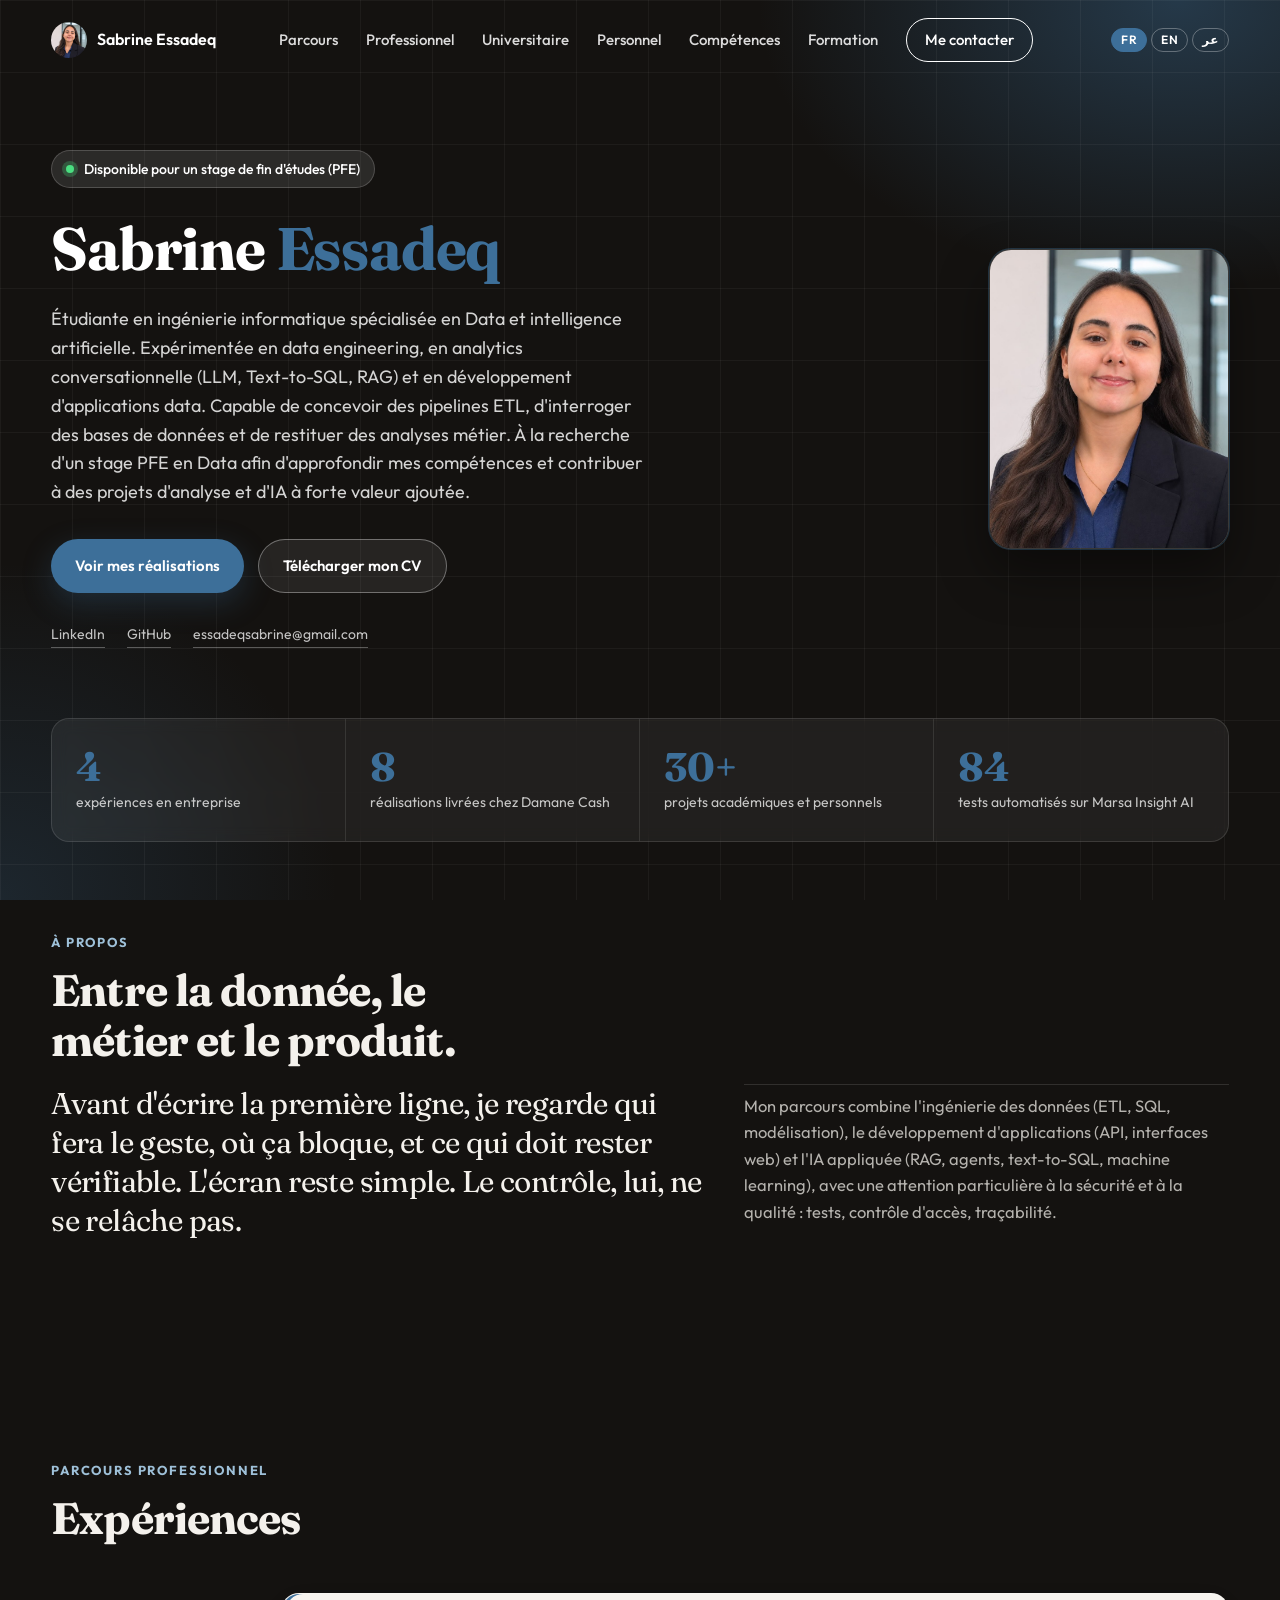
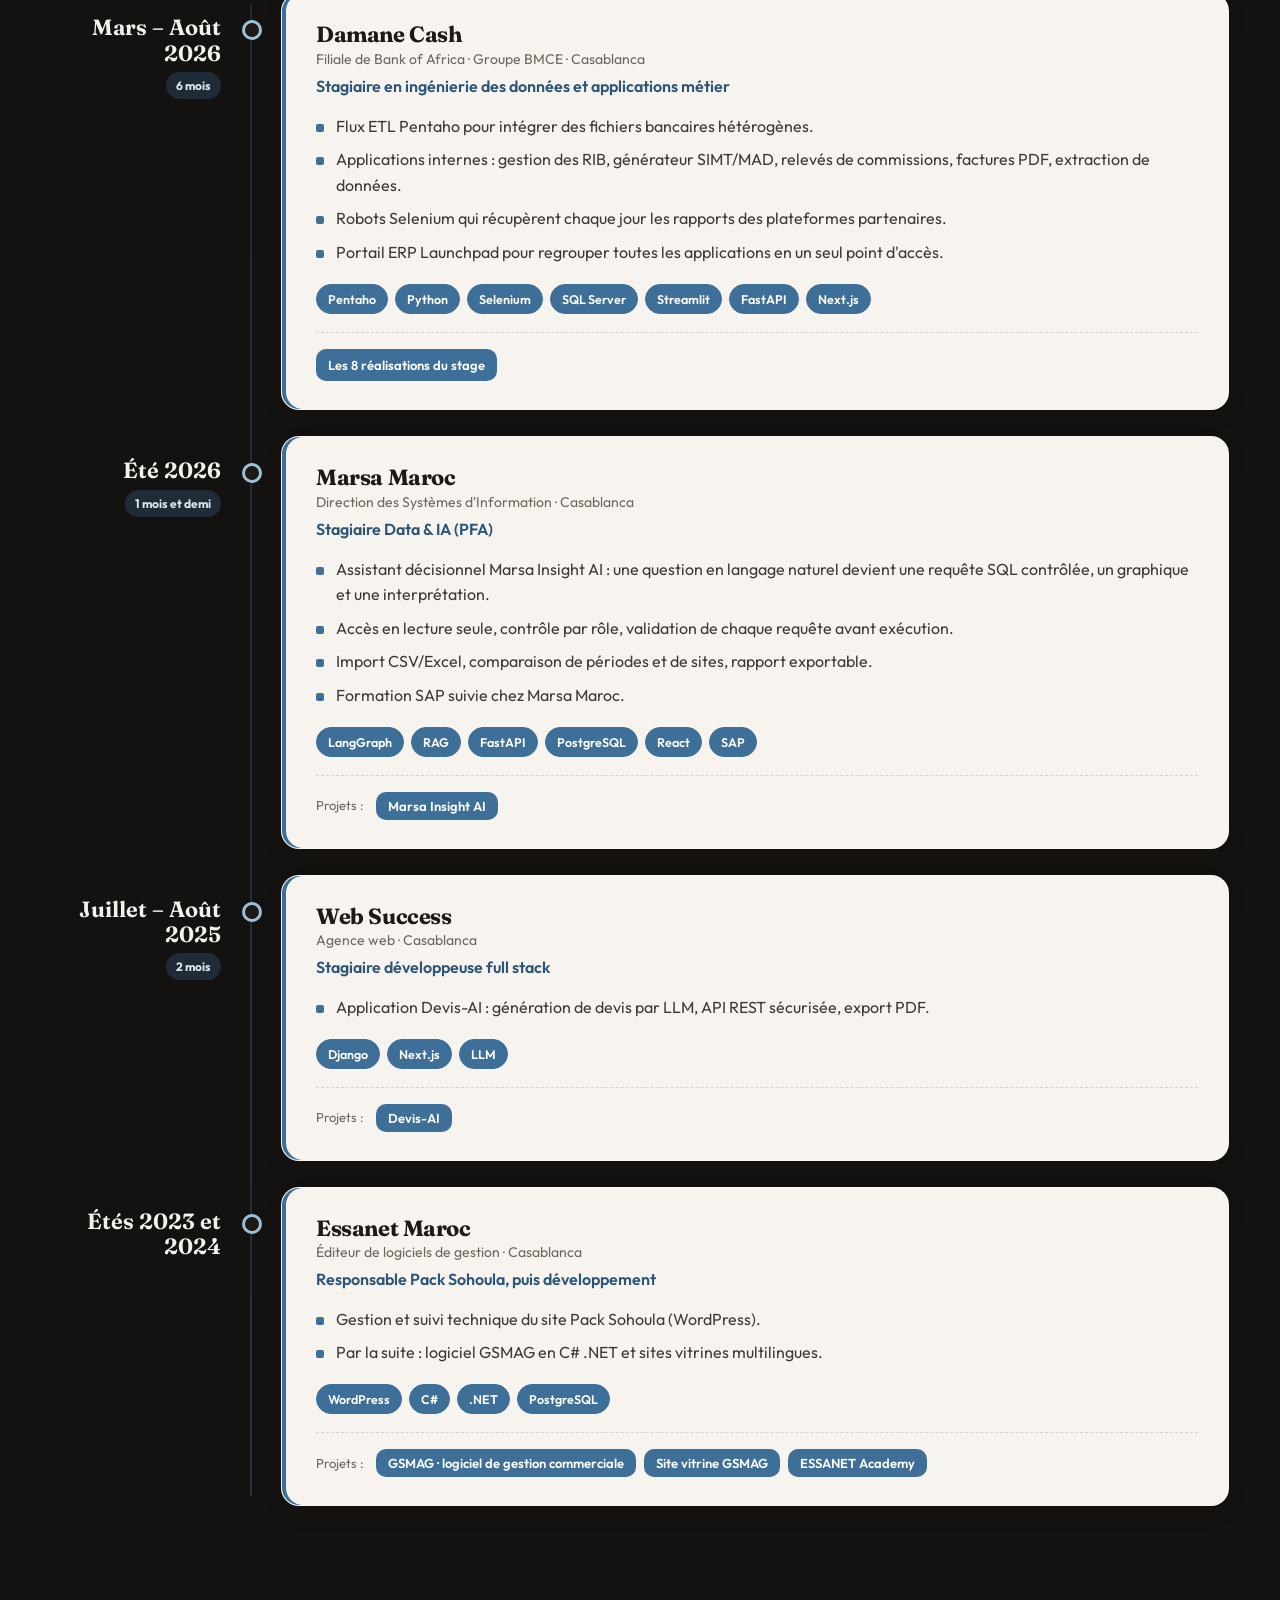
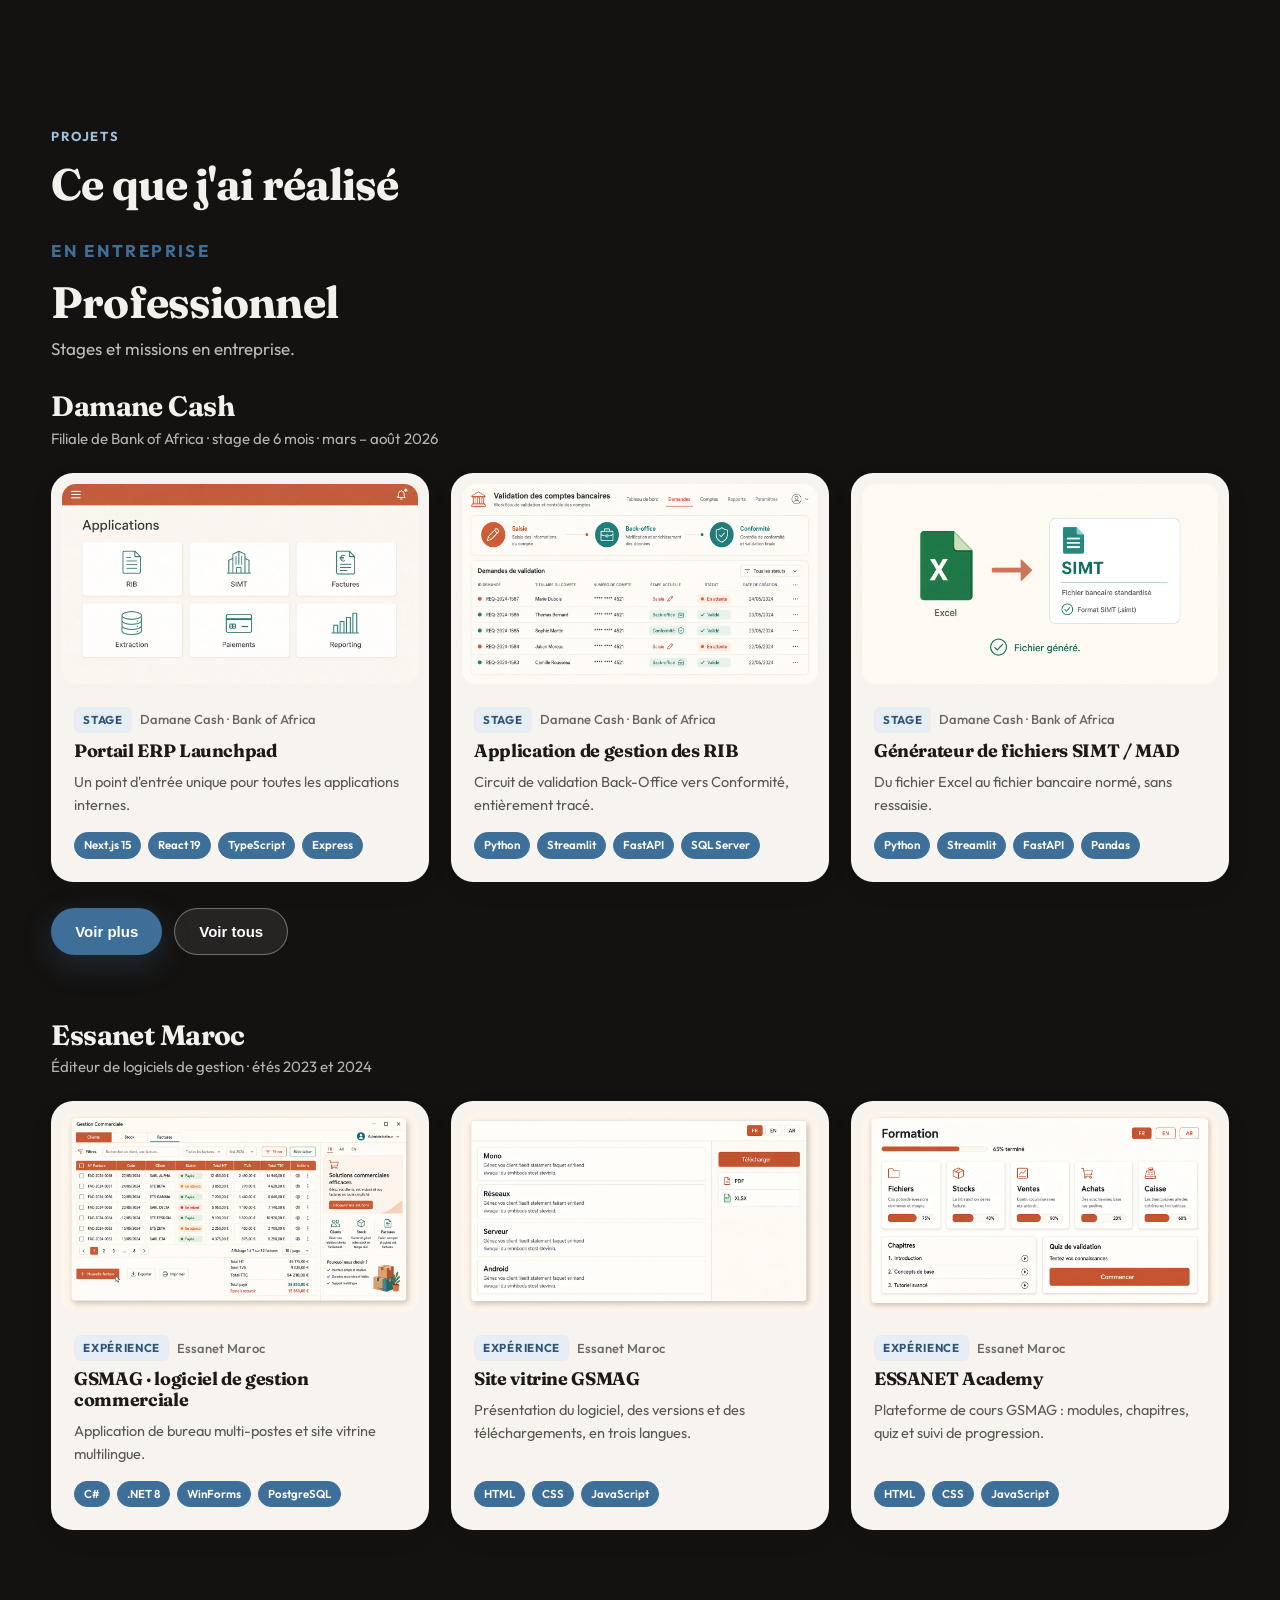
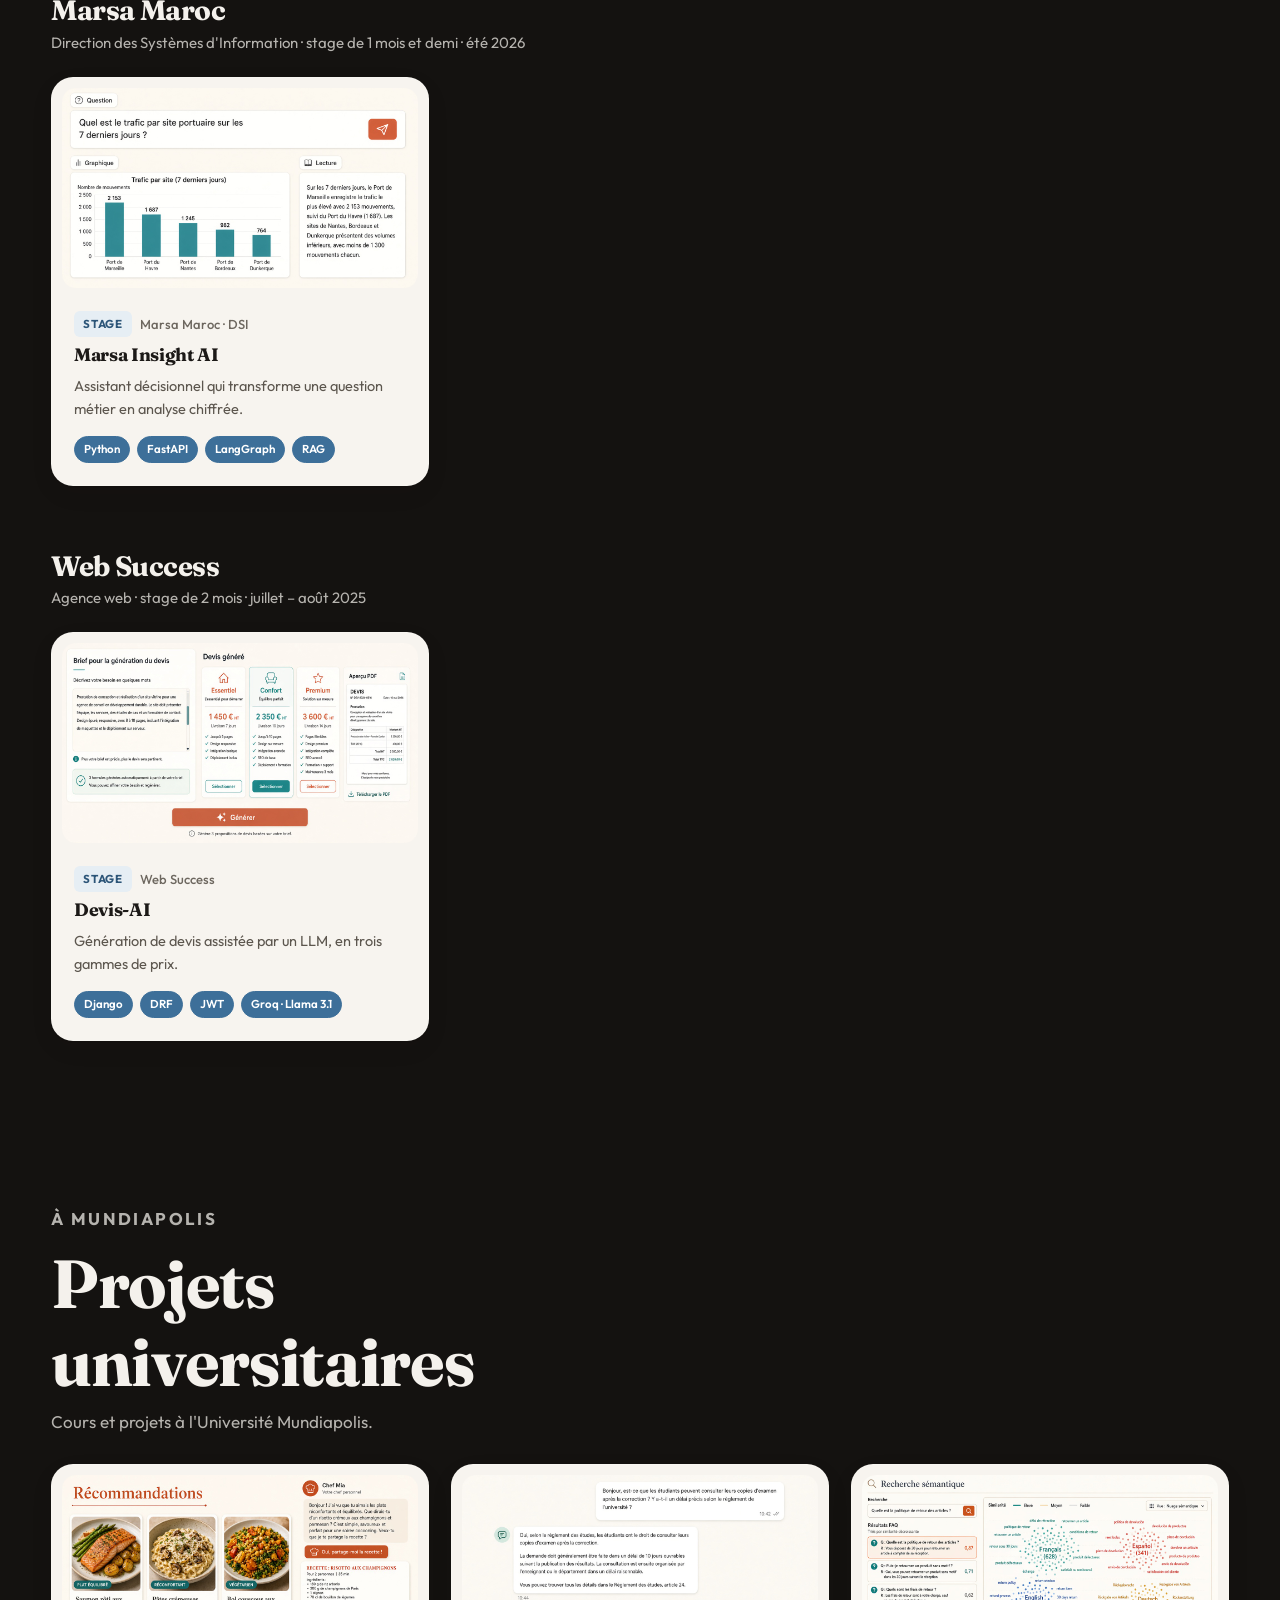
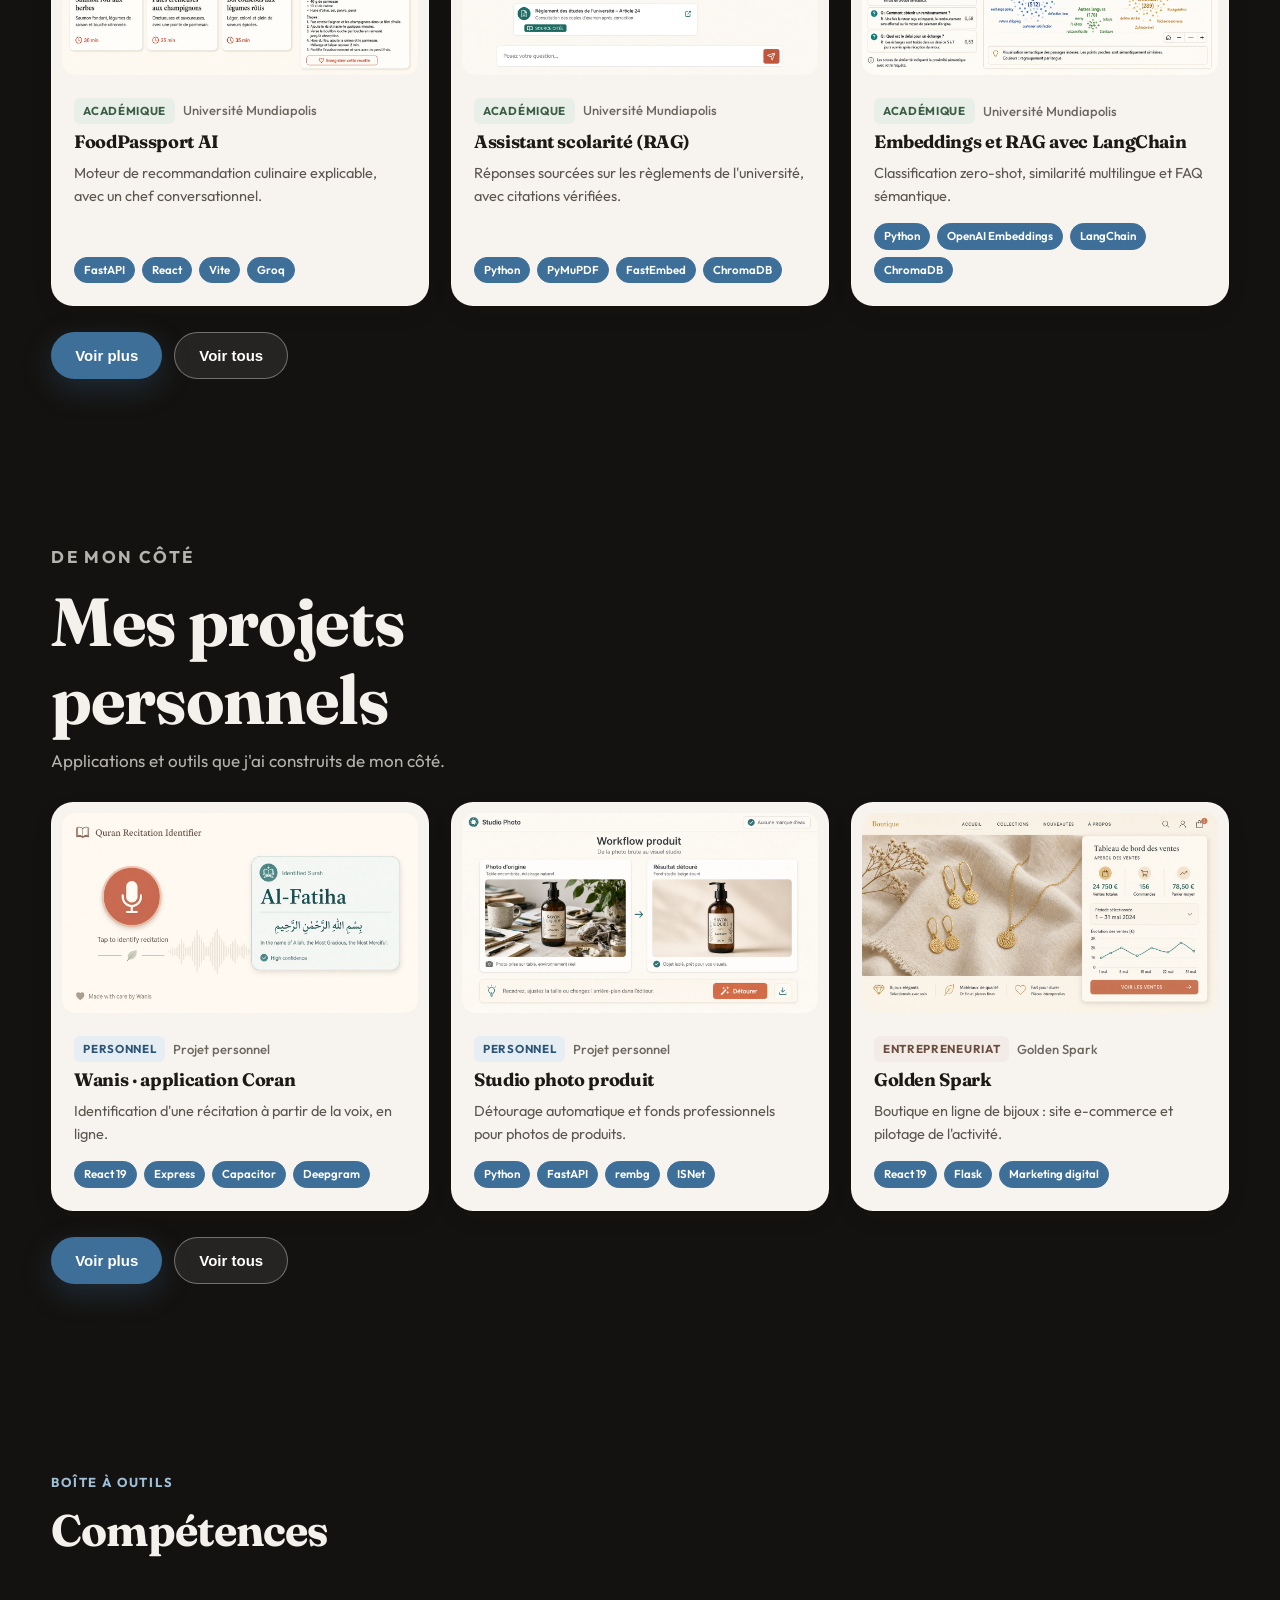
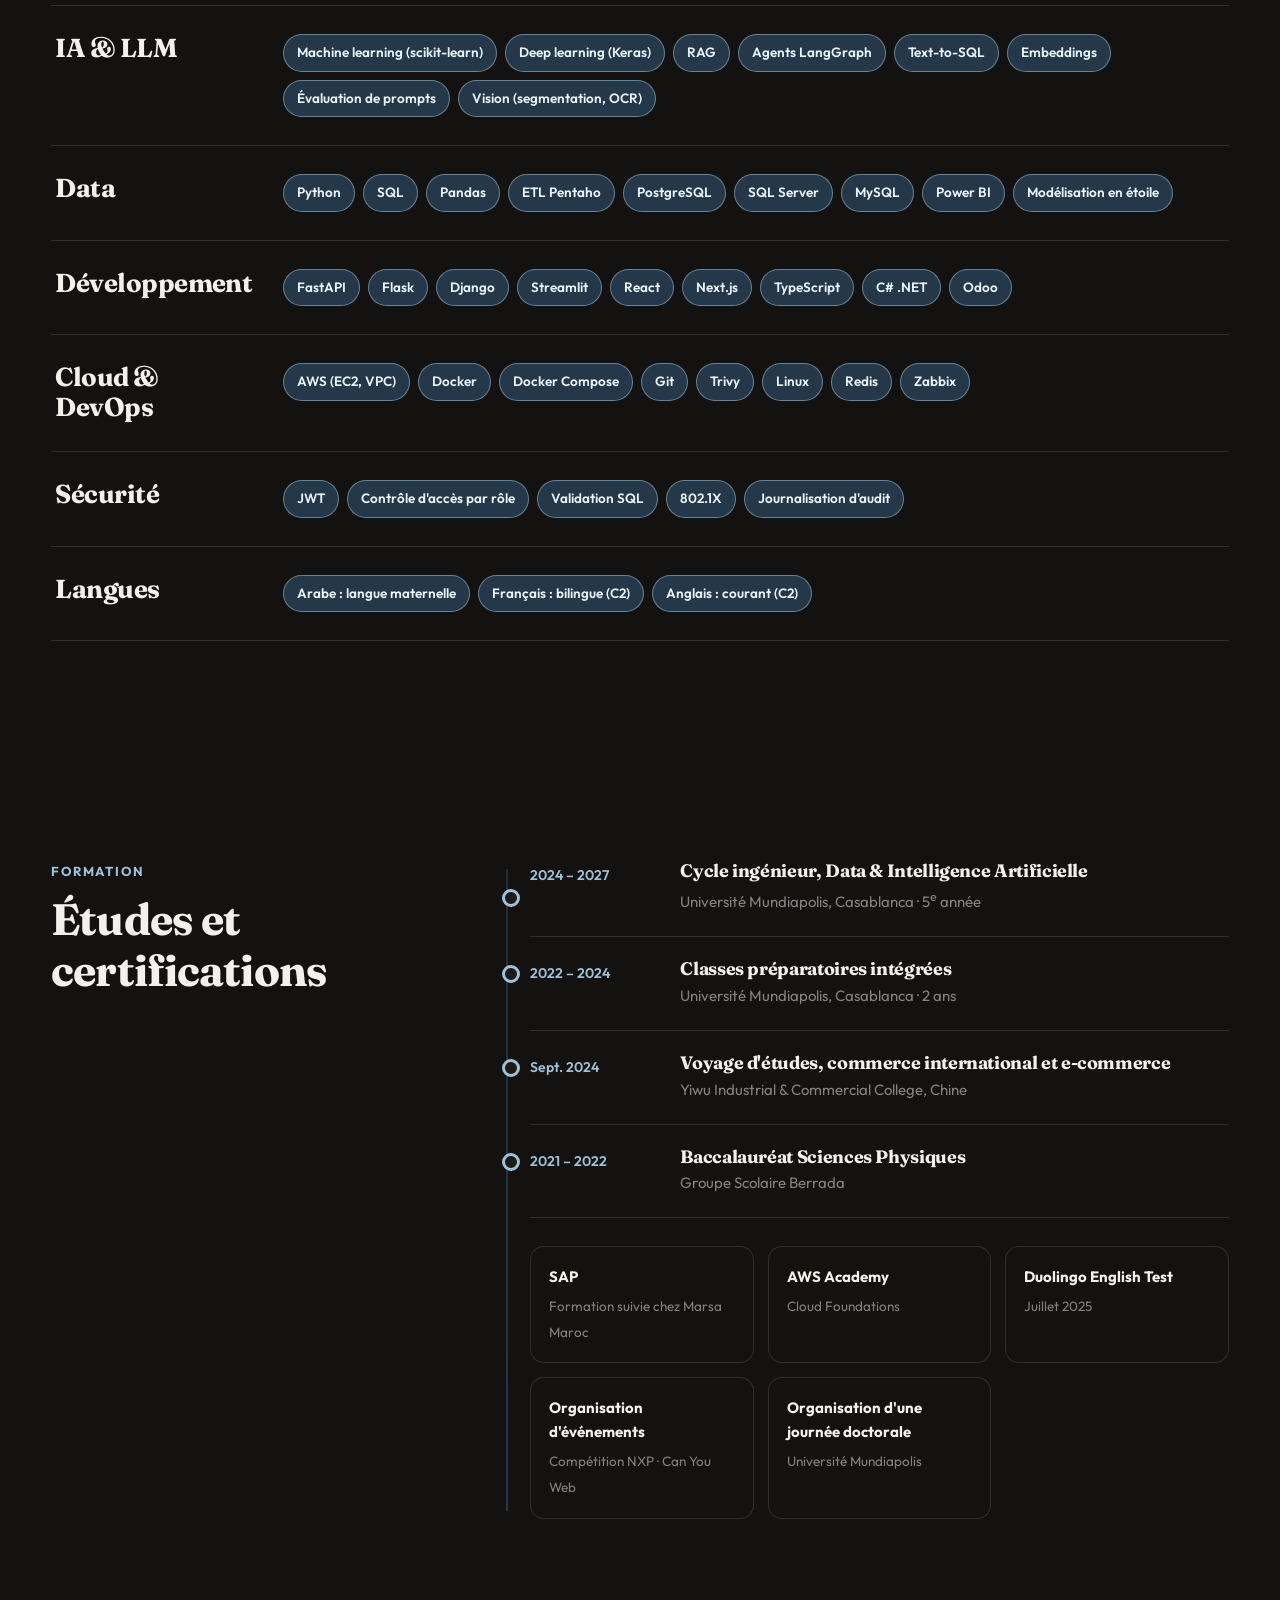
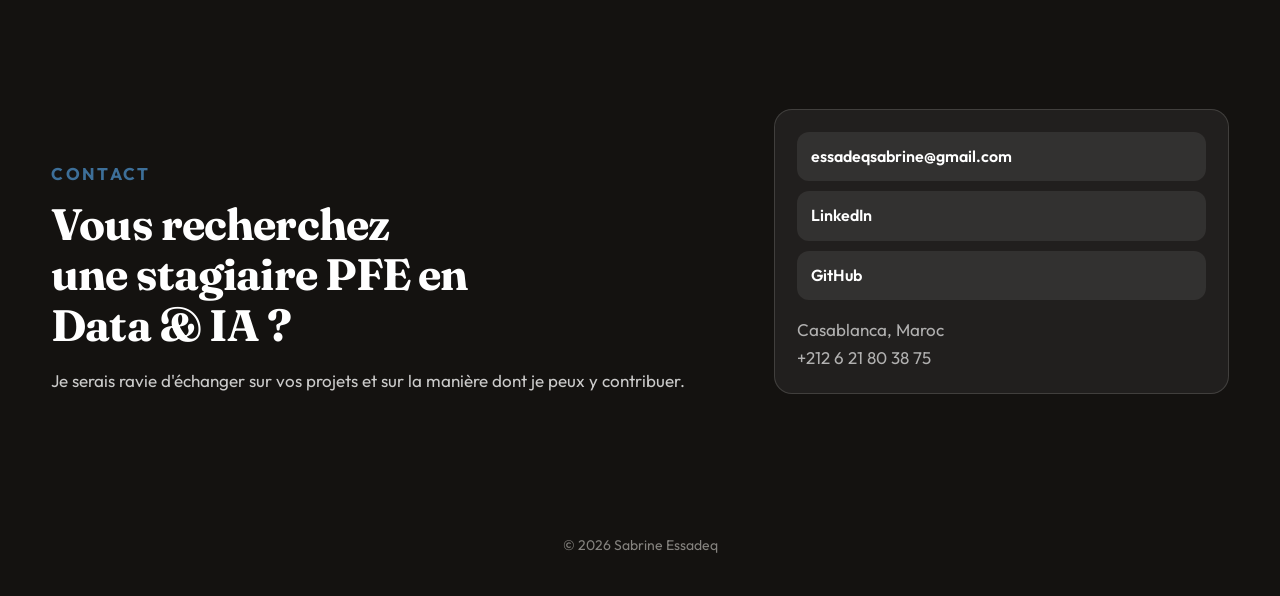
==== commit 7a914511: "Add Formation to the navigation." ====
--- a/index.html
+++ b/index.html
@@ -19,6 +19,7 @@
       <a href="#universitaire" data-i18n="nav.uni">Universitaire</a>
       <a href="#personnel" data-i18n="nav.perso">Personnel</a>
       <a href="#competences" data-i18n="nav.skills">Compétences</a>
+      <a href="#formation" data-i18n="nav.formation">Formation</a>
       <a href="#contact" class="nav-cta" data-i18n="nav.contact">Me contacter</a>
     </nav>
     <div class="langs" id="langs">
@@ -239,8 +240,8 @@
   <div class="lightbox" id="lightbox"><img alt=""></div>
 
   <script src="data.js?v=27"></script>
-  <script src="i18n.js?v=12"></script>
+  <script src="i18n.js?v=13"></script>
   <script src="i18n-projects.js"></script>
-  <script src="main.js?v=5"></script>
+  <script src="main.js?v=6"></script>
 </body>
 </html>
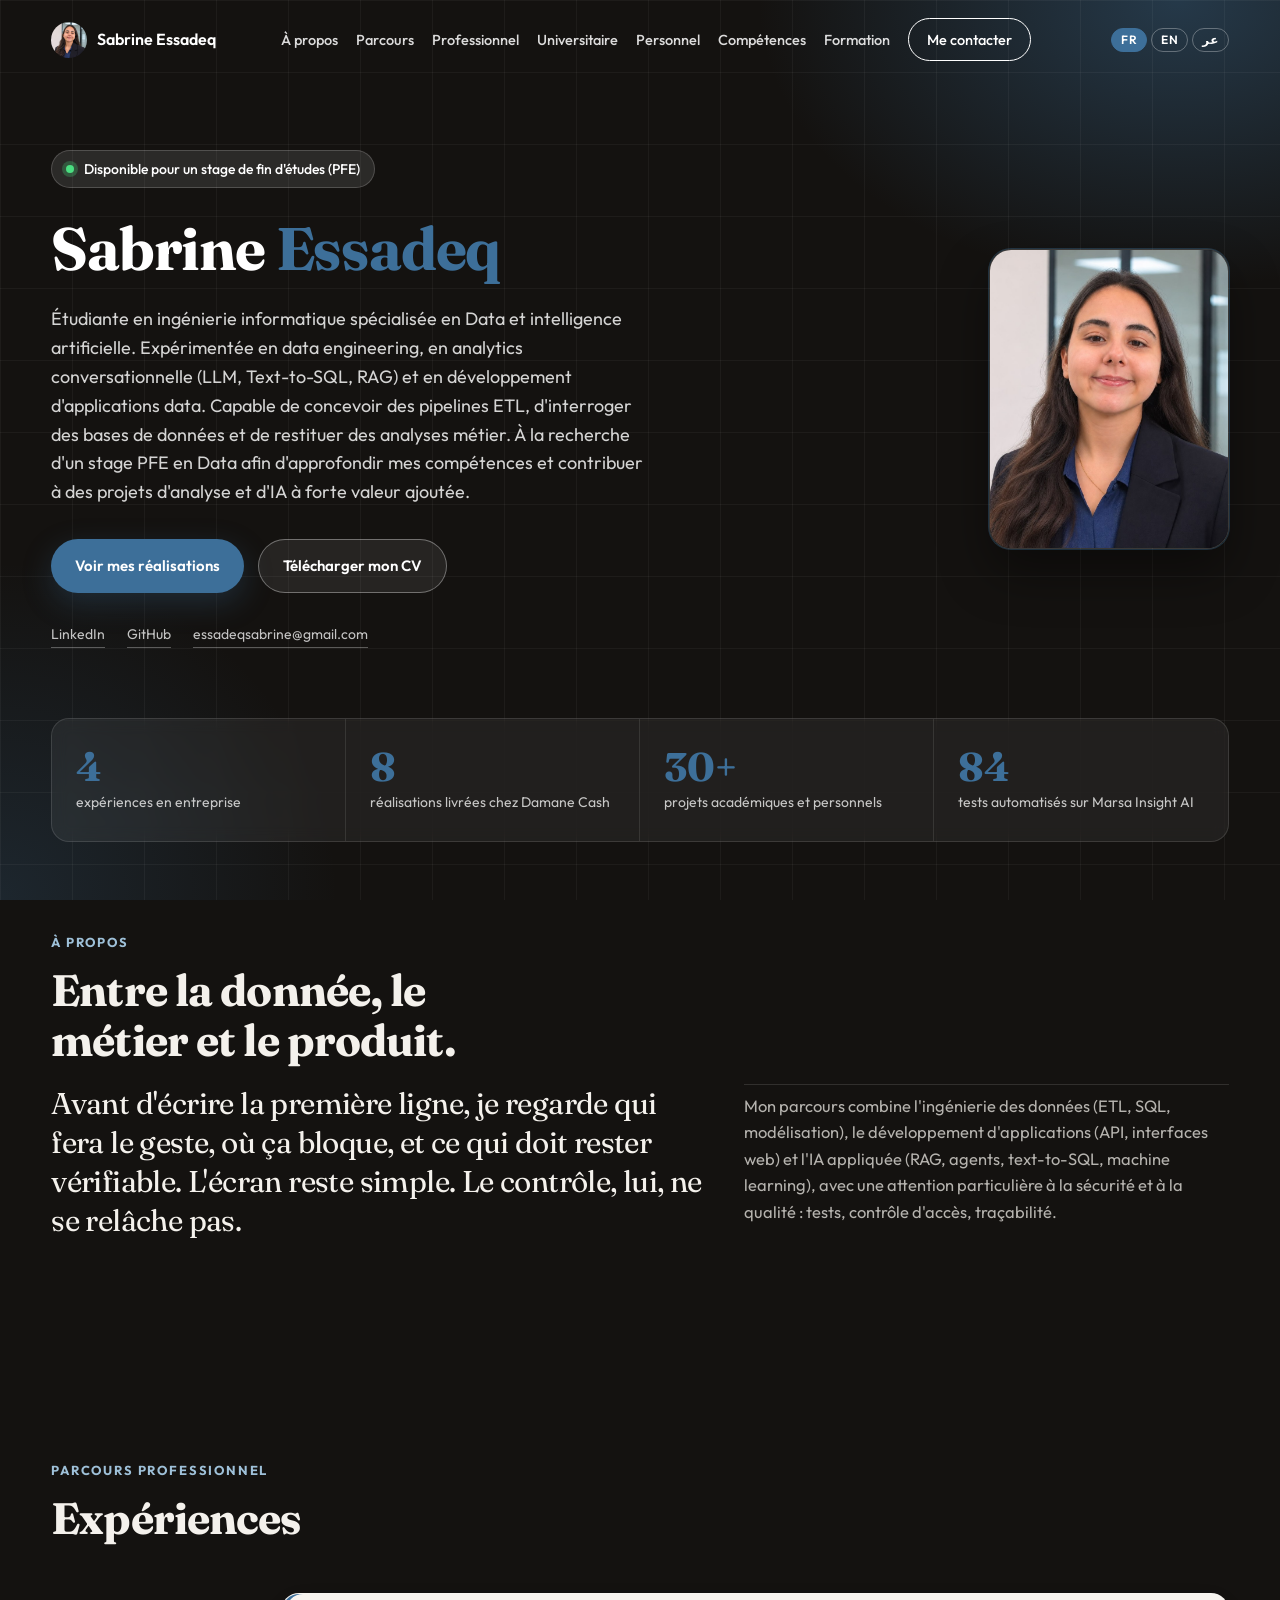
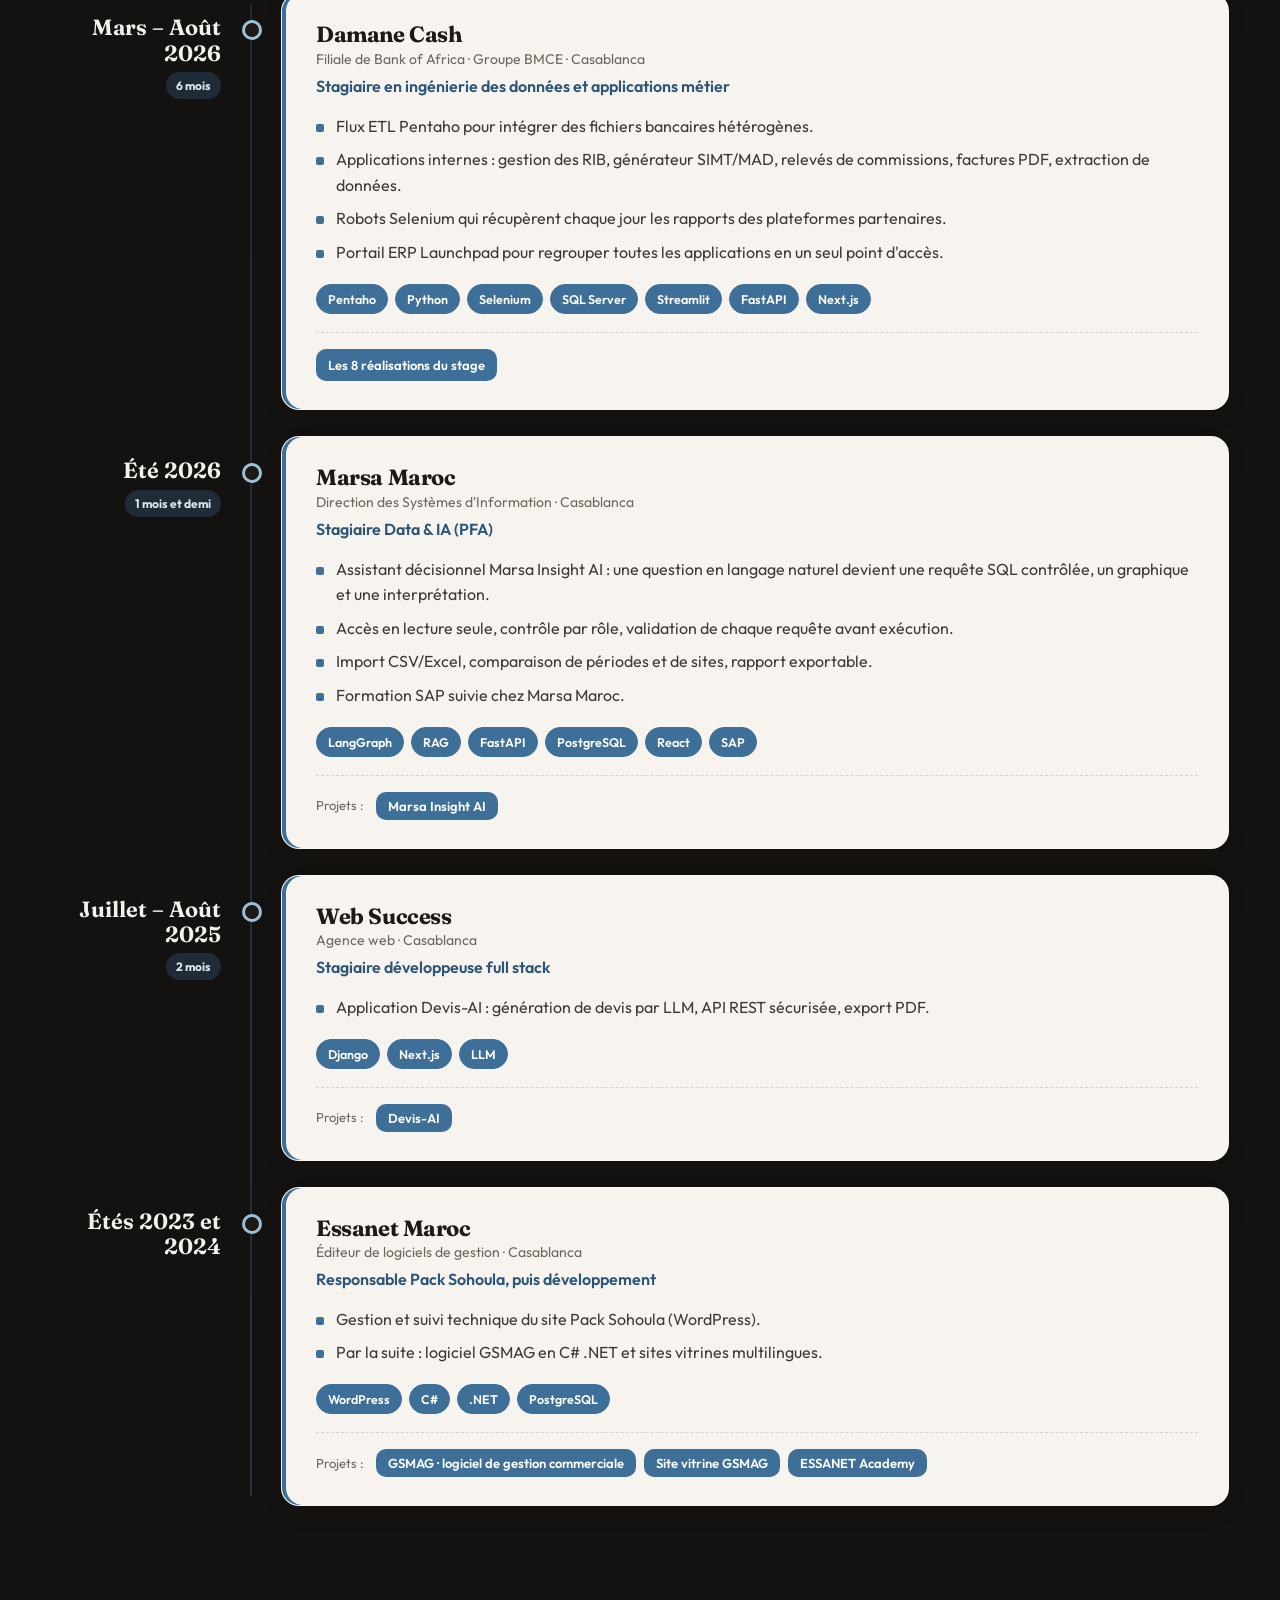
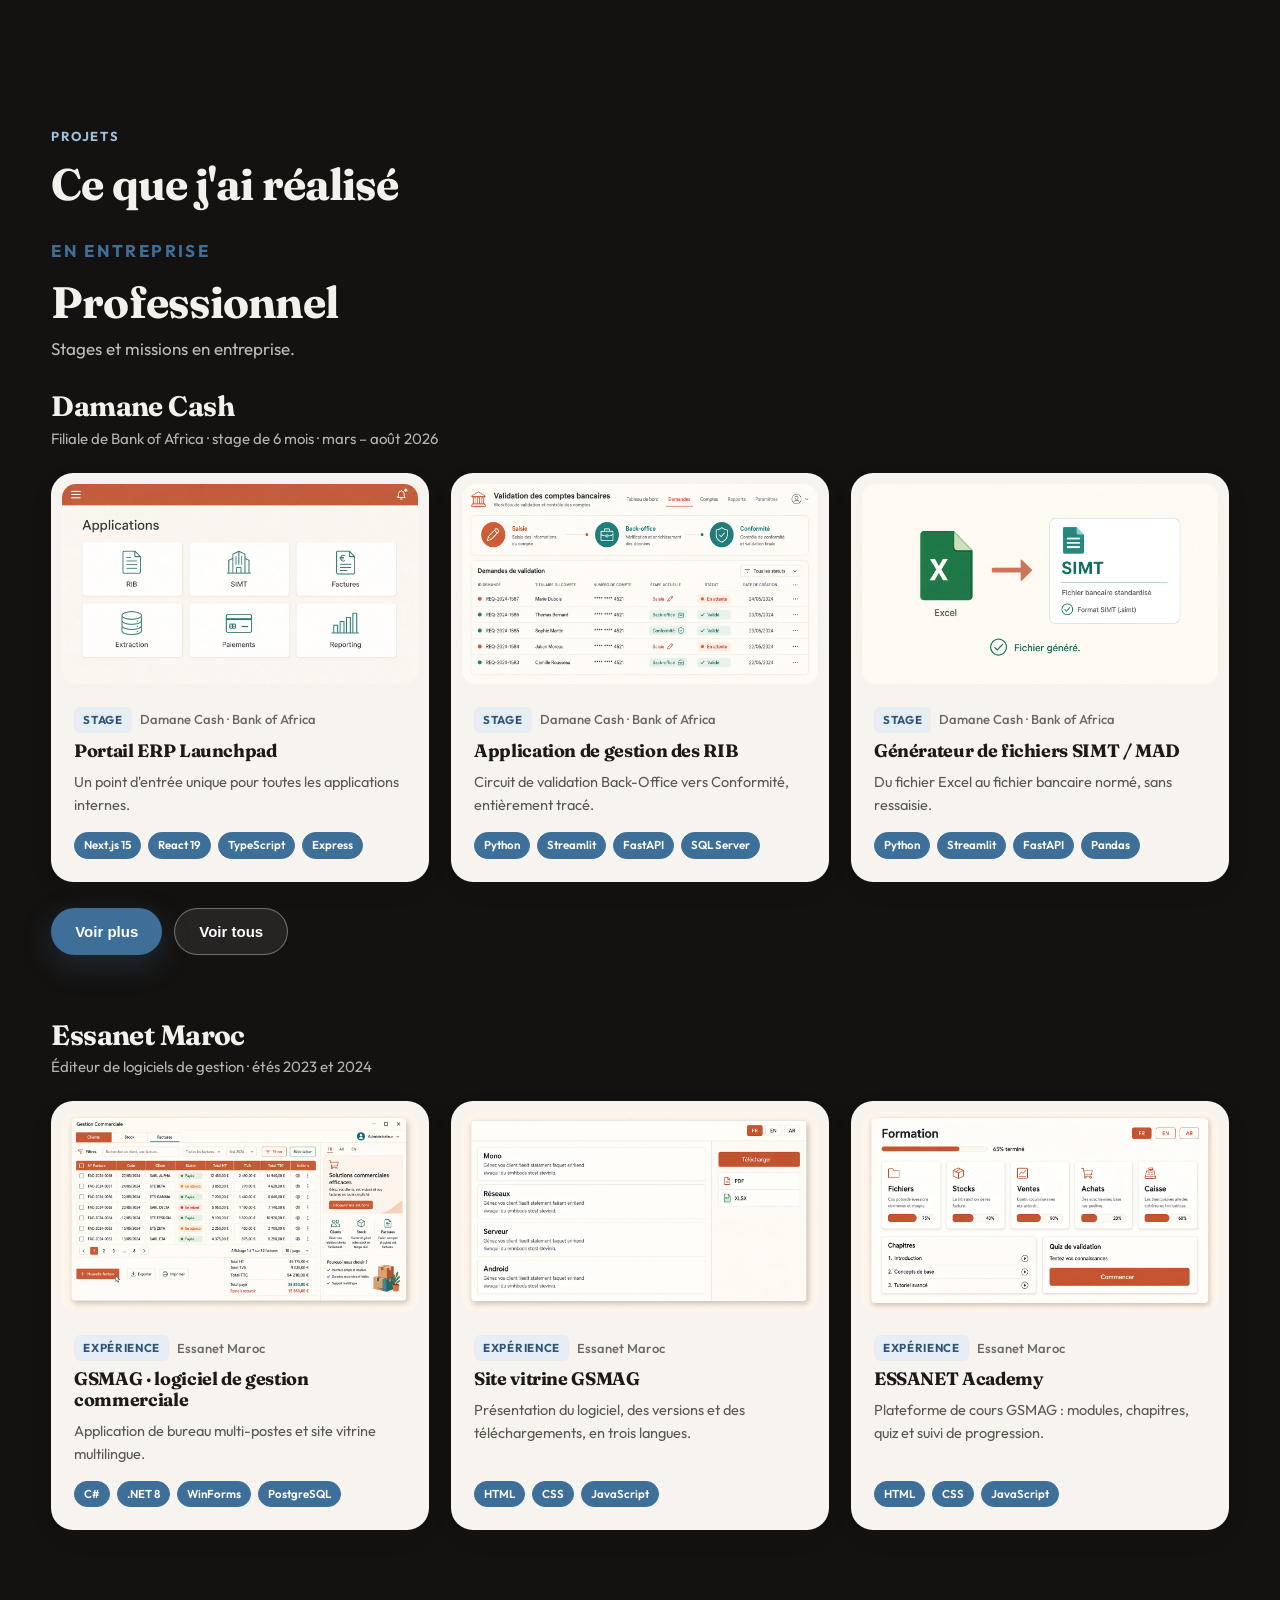
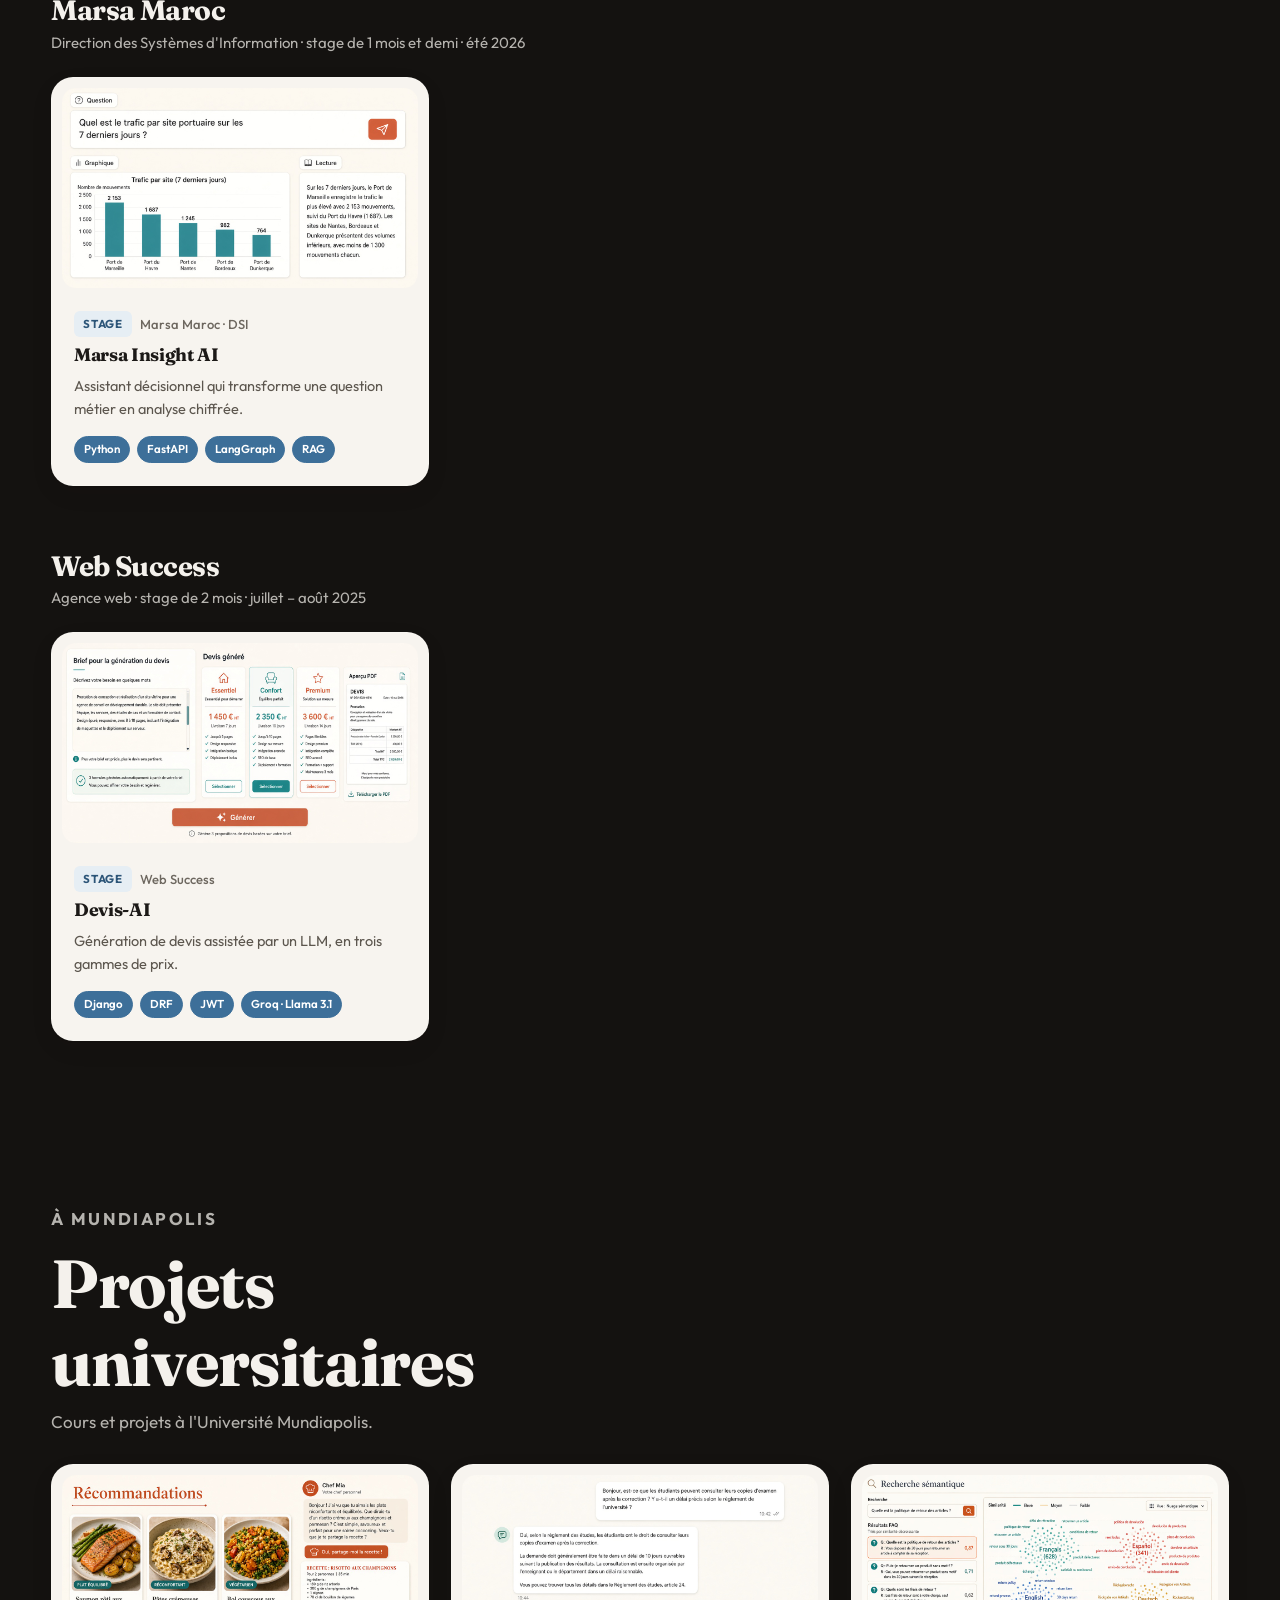
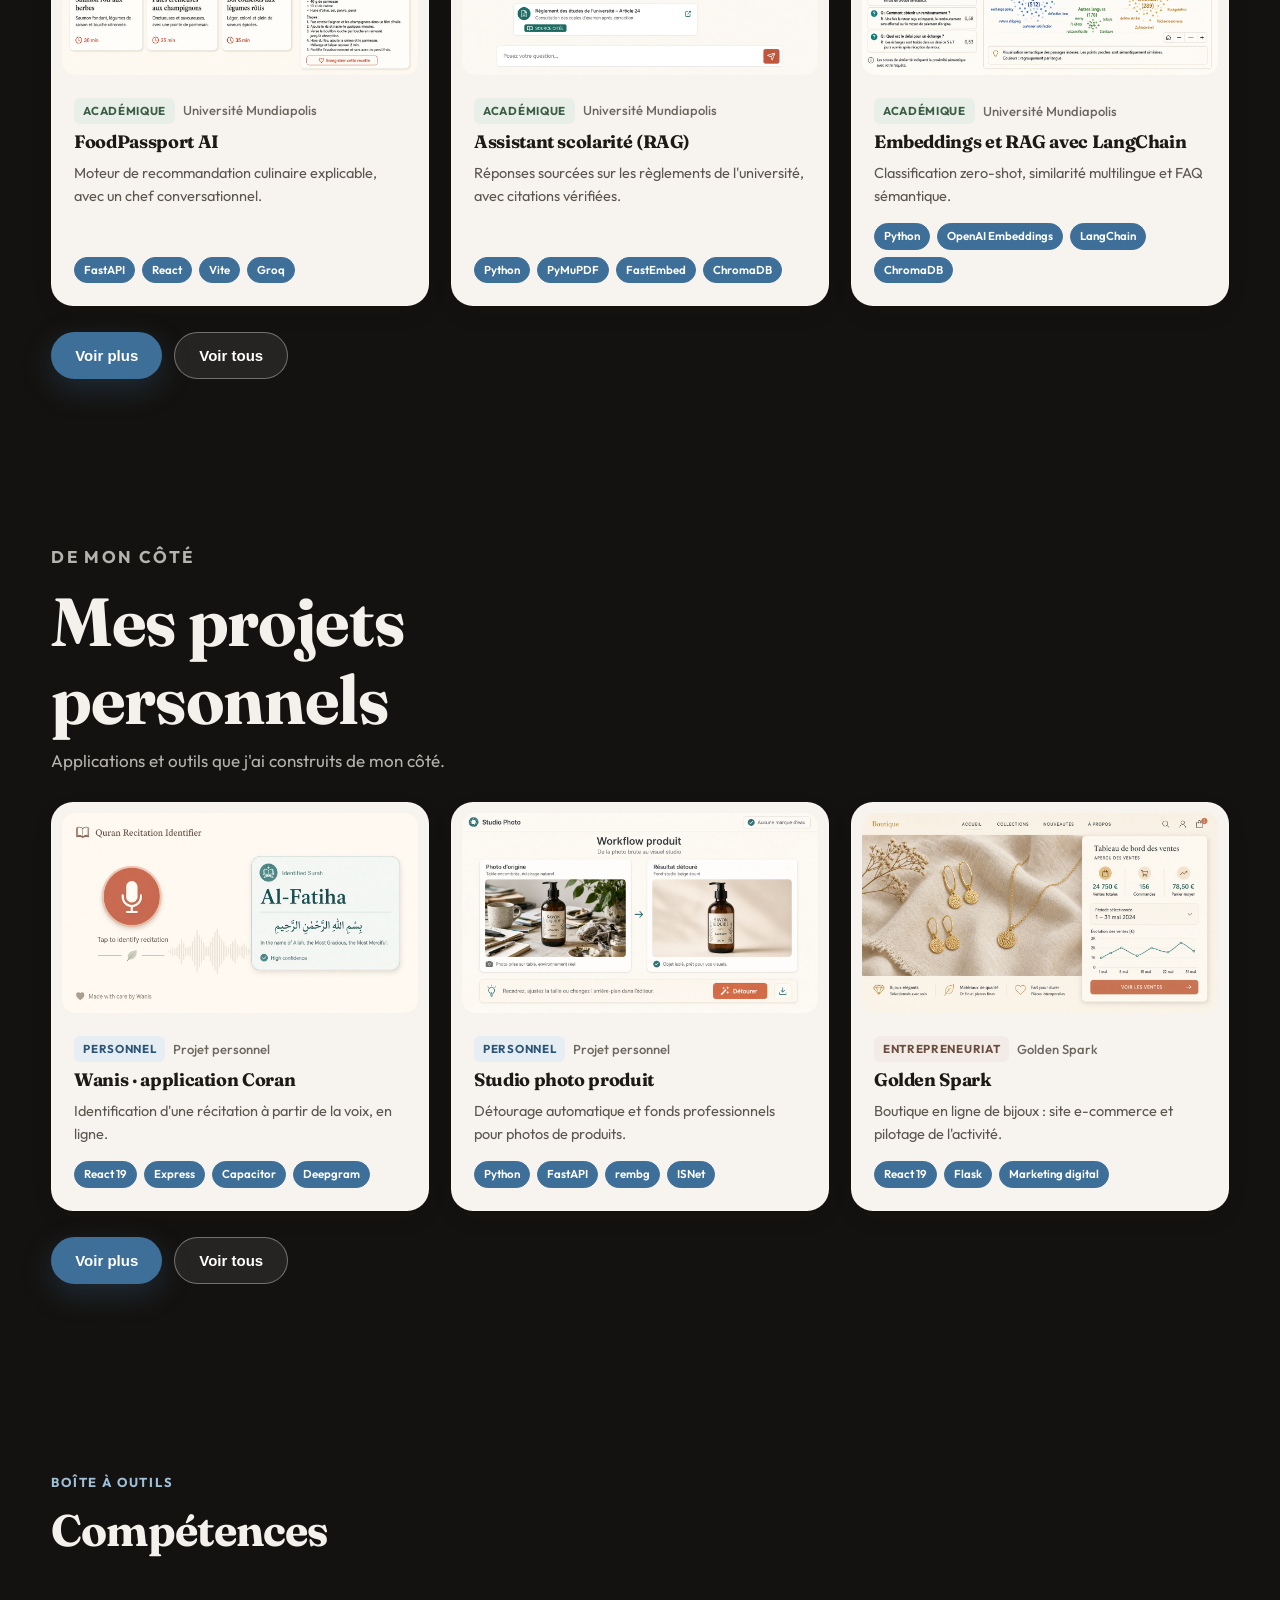
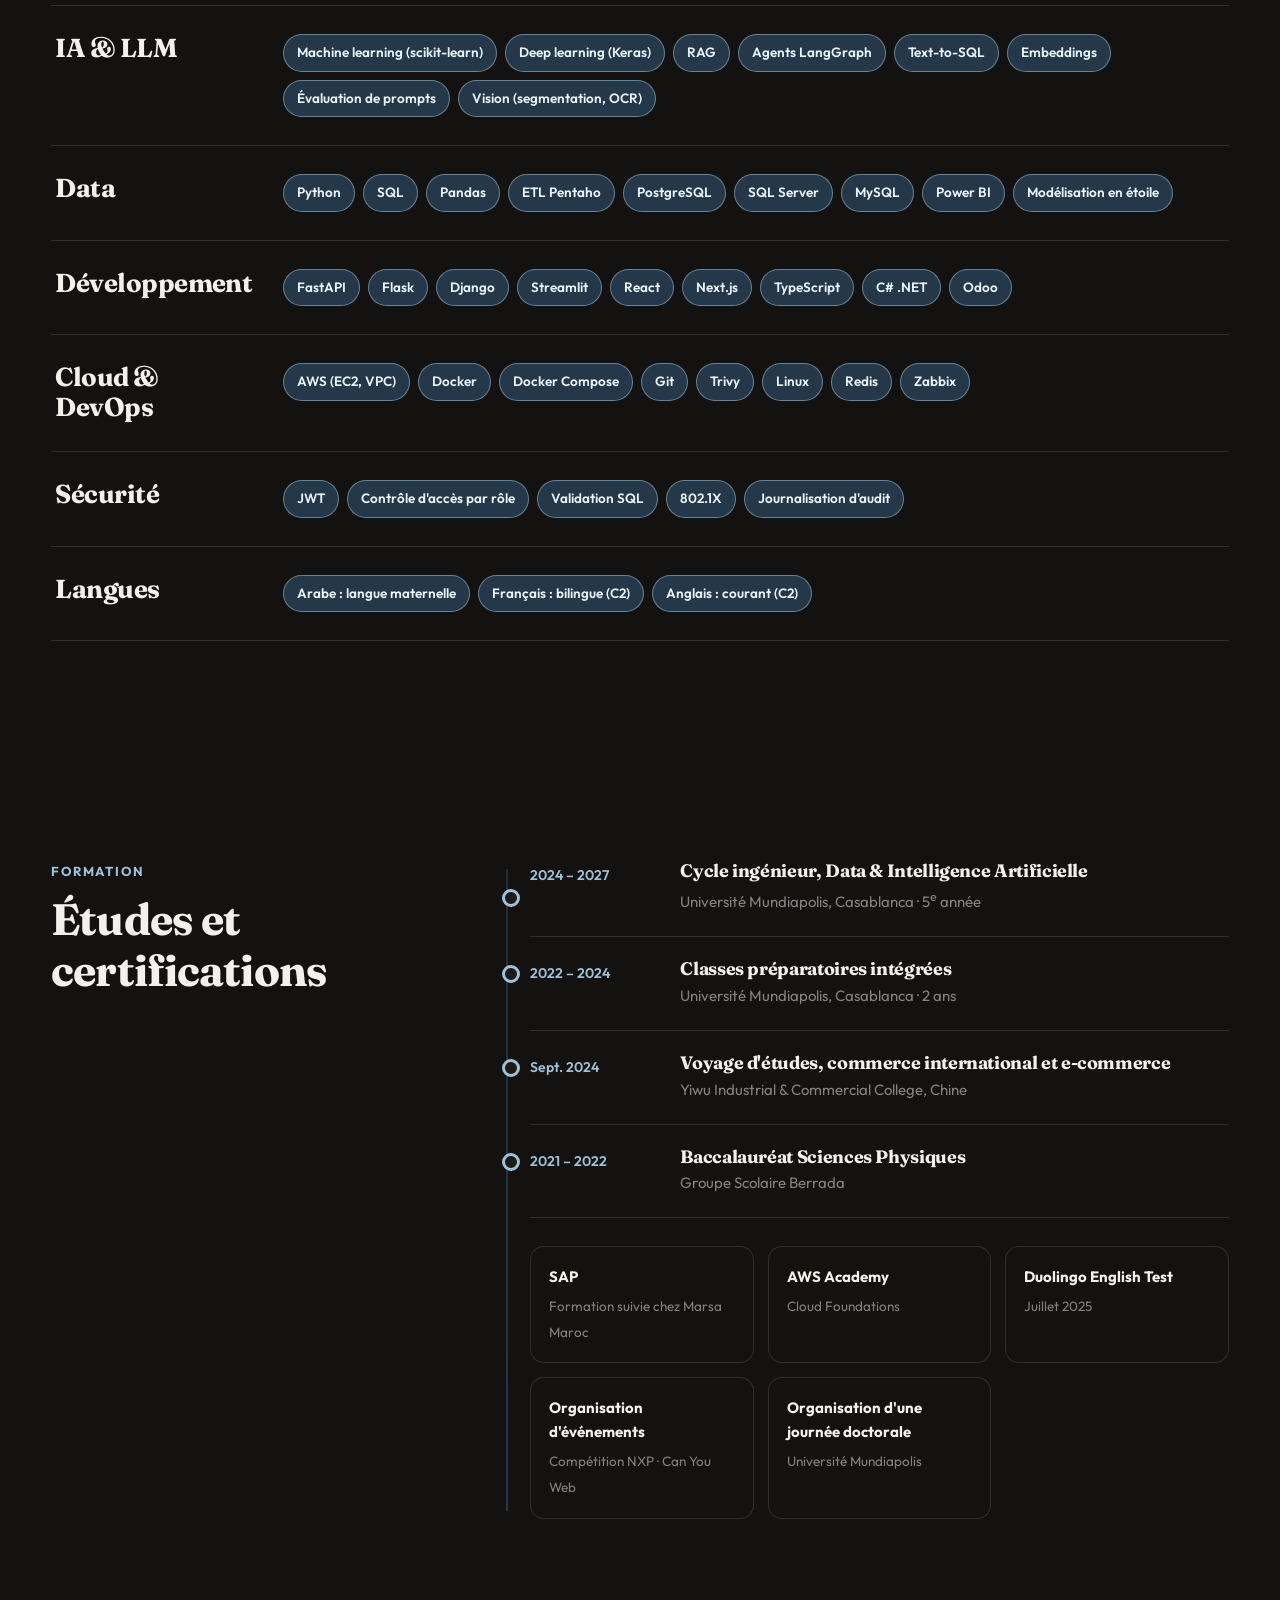
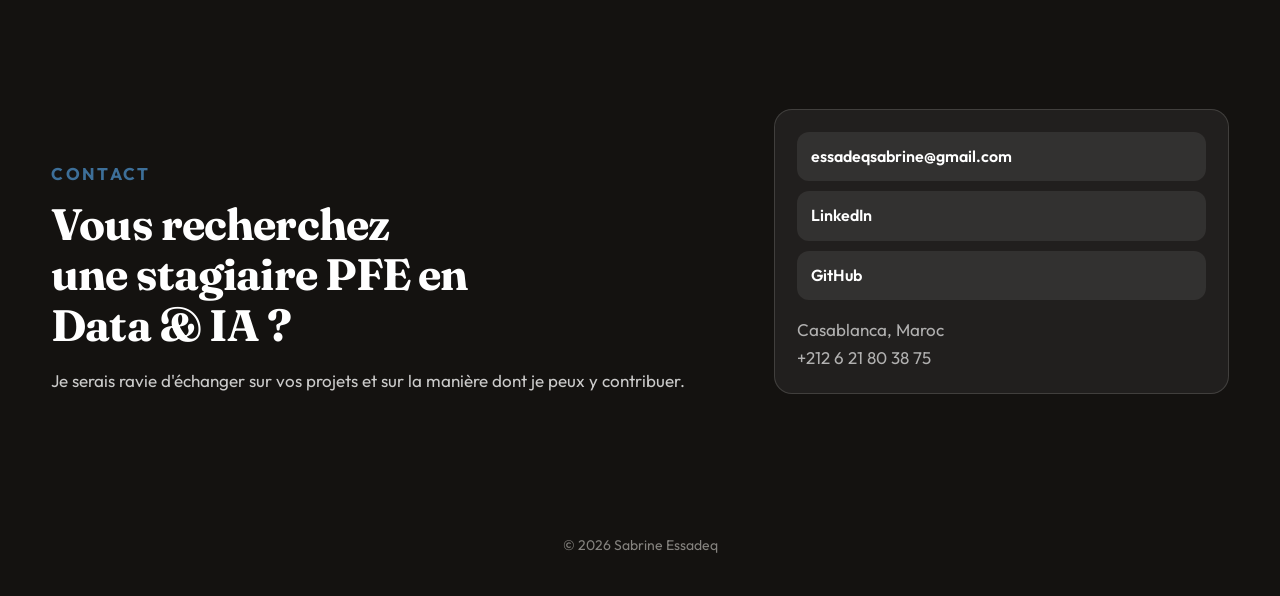
==== commit 63c0e1f1: "Add About to the navigation." ====
--- a/index.html
+++ b/index.html
@@ -8,12 +8,13 @@
   <link rel="preconnect" href="https://fonts.googleapis.com">
   <link rel="preconnect" href="https://fonts.gstatic.com" crossorigin>
   <link href="https://fonts.googleapis.com/css2?family=Fraunces:opsz,wght@9..144,500;9..144,650;9..144,700&family=Noto+Naskh+Arabic:wght@500;600;700&family=Outfit:wght@400;500;600;700&display=swap" rel="stylesheet">
-  <link rel="stylesheet" href="styles.css?v=40">
+  <link rel="stylesheet" href="styles.css?v=41">
 </head>
 <body>
   <header class="nav" id="nav">
     <a href="#top" class="brand"><img class="brand-mark" src="assets/img/sabrine.jpg" alt="Sabrine Essadeq"><span>Sabrine Essadeq</span></a>
     <nav class="nav-links site-nav" id="navLinks">
+      <a href="#apropos" data-i18n="nav.about">À propos</a>
       <a href="#parcours" data-i18n="nav.parcours">Parcours</a>
       <a href="#professionnel" data-i18n="nav.pro">Professionnel</a>
       <a href="#universitaire" data-i18n="nav.uni">Universitaire</a>
@@ -240,8 +241,8 @@
   <div class="lightbox" id="lightbox"><img alt=""></div>
 
   <script src="data.js?v=27"></script>
-  <script src="i18n.js?v=13"></script>
+  <script src="i18n.js?v=14"></script>
   <script src="i18n-projects.js"></script>
-  <script src="main.js?v=6"></script>
+  <script src="main.js?v=7"></script>
 </body>
 </html>
--- a/styles.css
+++ b/styles.css
@@ -40,7 +40,7 @@
 .nav.scrolled { background: rgba(20, 18, 16, .82); backdrop-filter: blur(14px); box-shadow: 0 1px 0 var(--line); color: #fff; padding: 12px 4vw; }
 .brand { display: flex; align-items: center; gap: 10px; font-weight: 600; font-family: var(--font); }
 .brand-mark { width: 36px; height: 36px; border-radius: 50%; object-fit: cover; object-position: center 18%; }
-.nav-links { display: flex; align-items: center; gap: 28px; font-size: 15px; font-weight: 500; }
+.nav-links { display: flex; align-items: center; gap: 18px; font-size: 14.5px; font-weight: 500; }
 .nav-links a { opacity: .85; transition: opacity .2s; }
 .nav-links a:hover { opacity: 1; }
 .nav-cta { padding: 9px 18px; border-radius: 999px; border: 1.5px solid currentColor; opacity: 1 !important; }
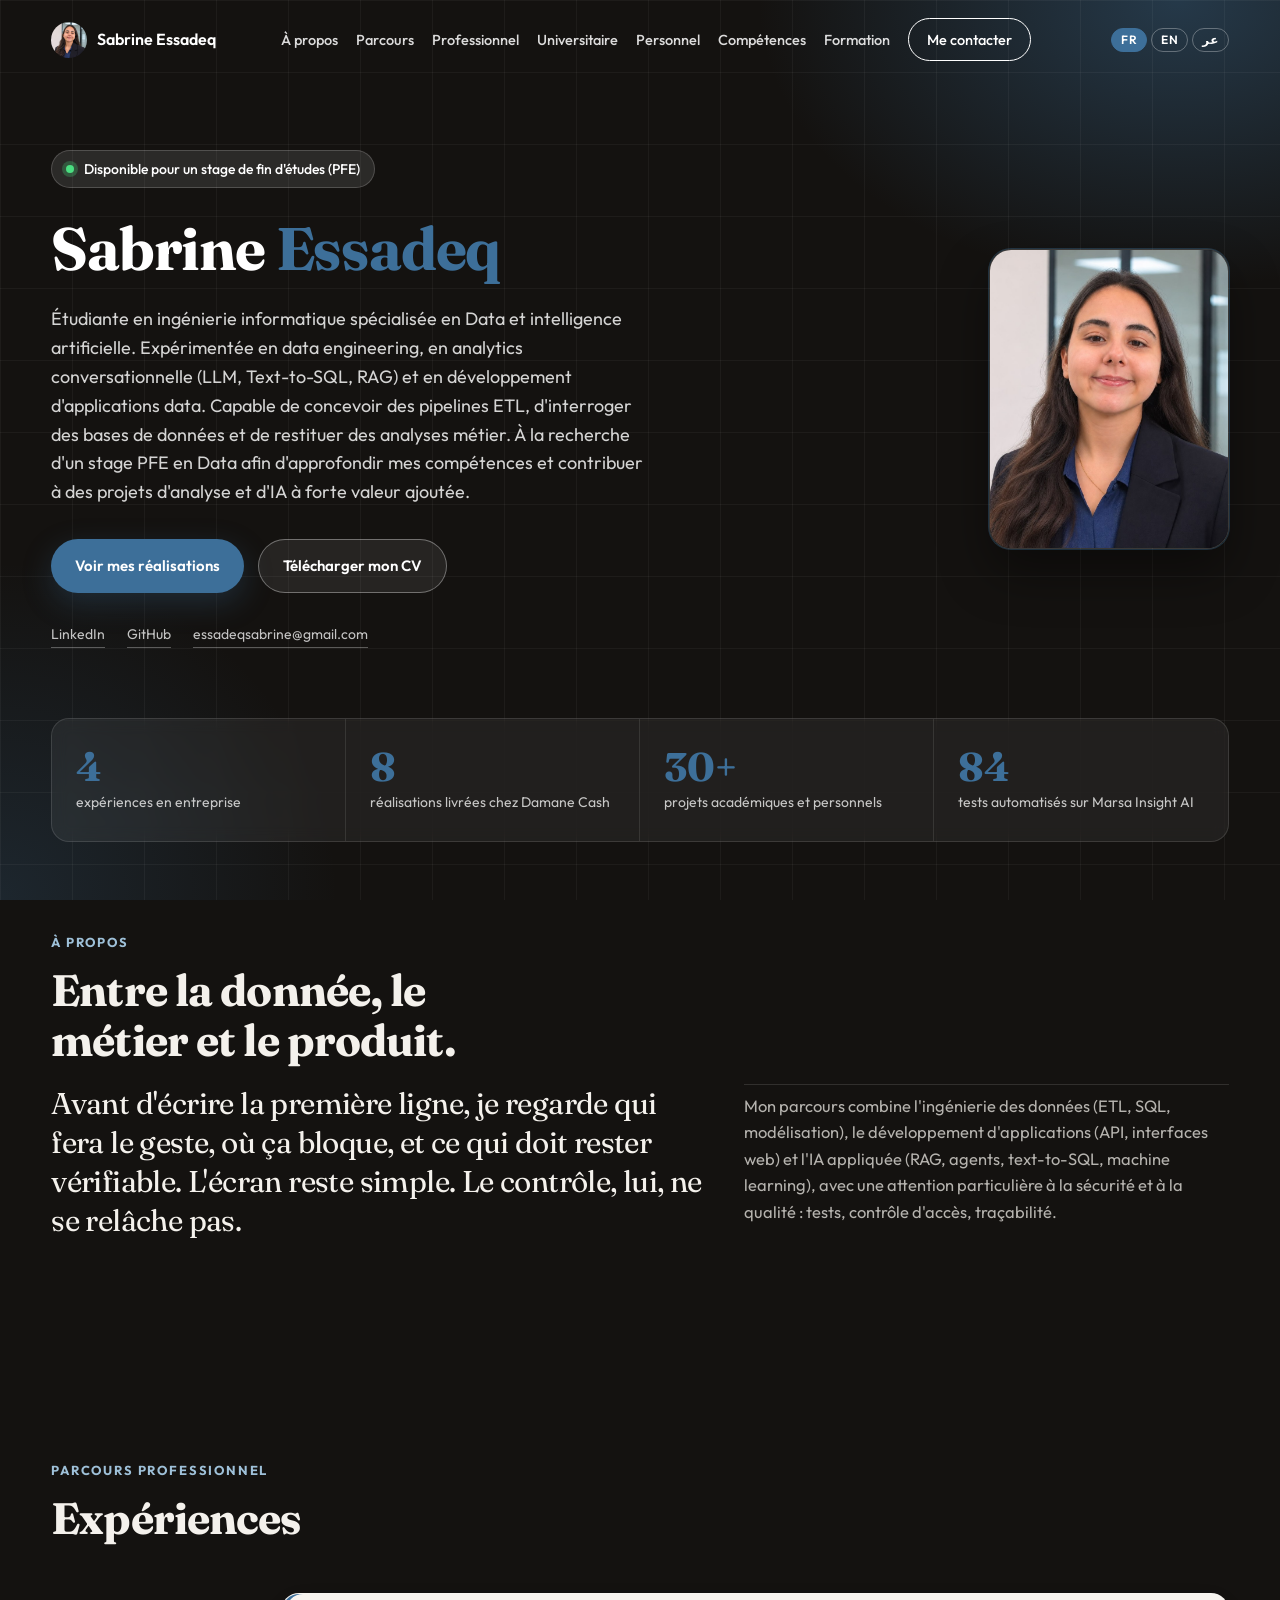
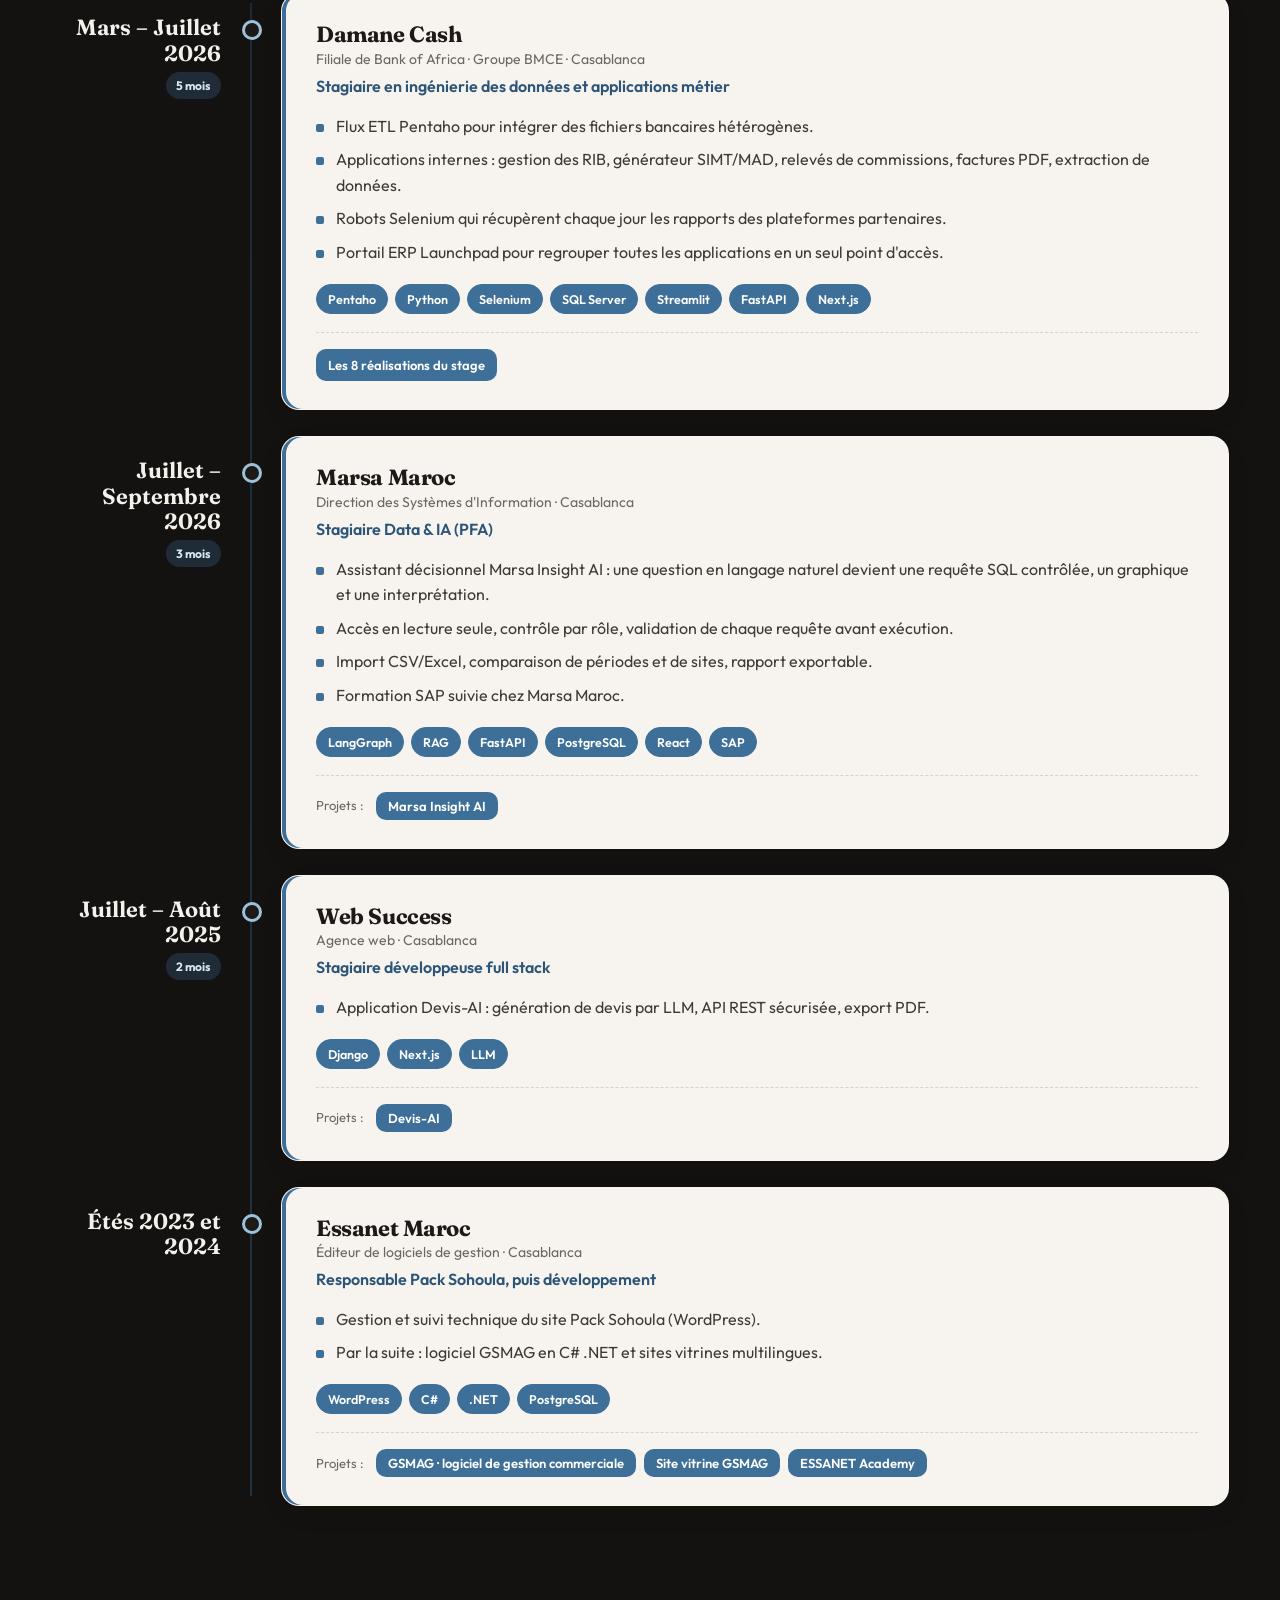
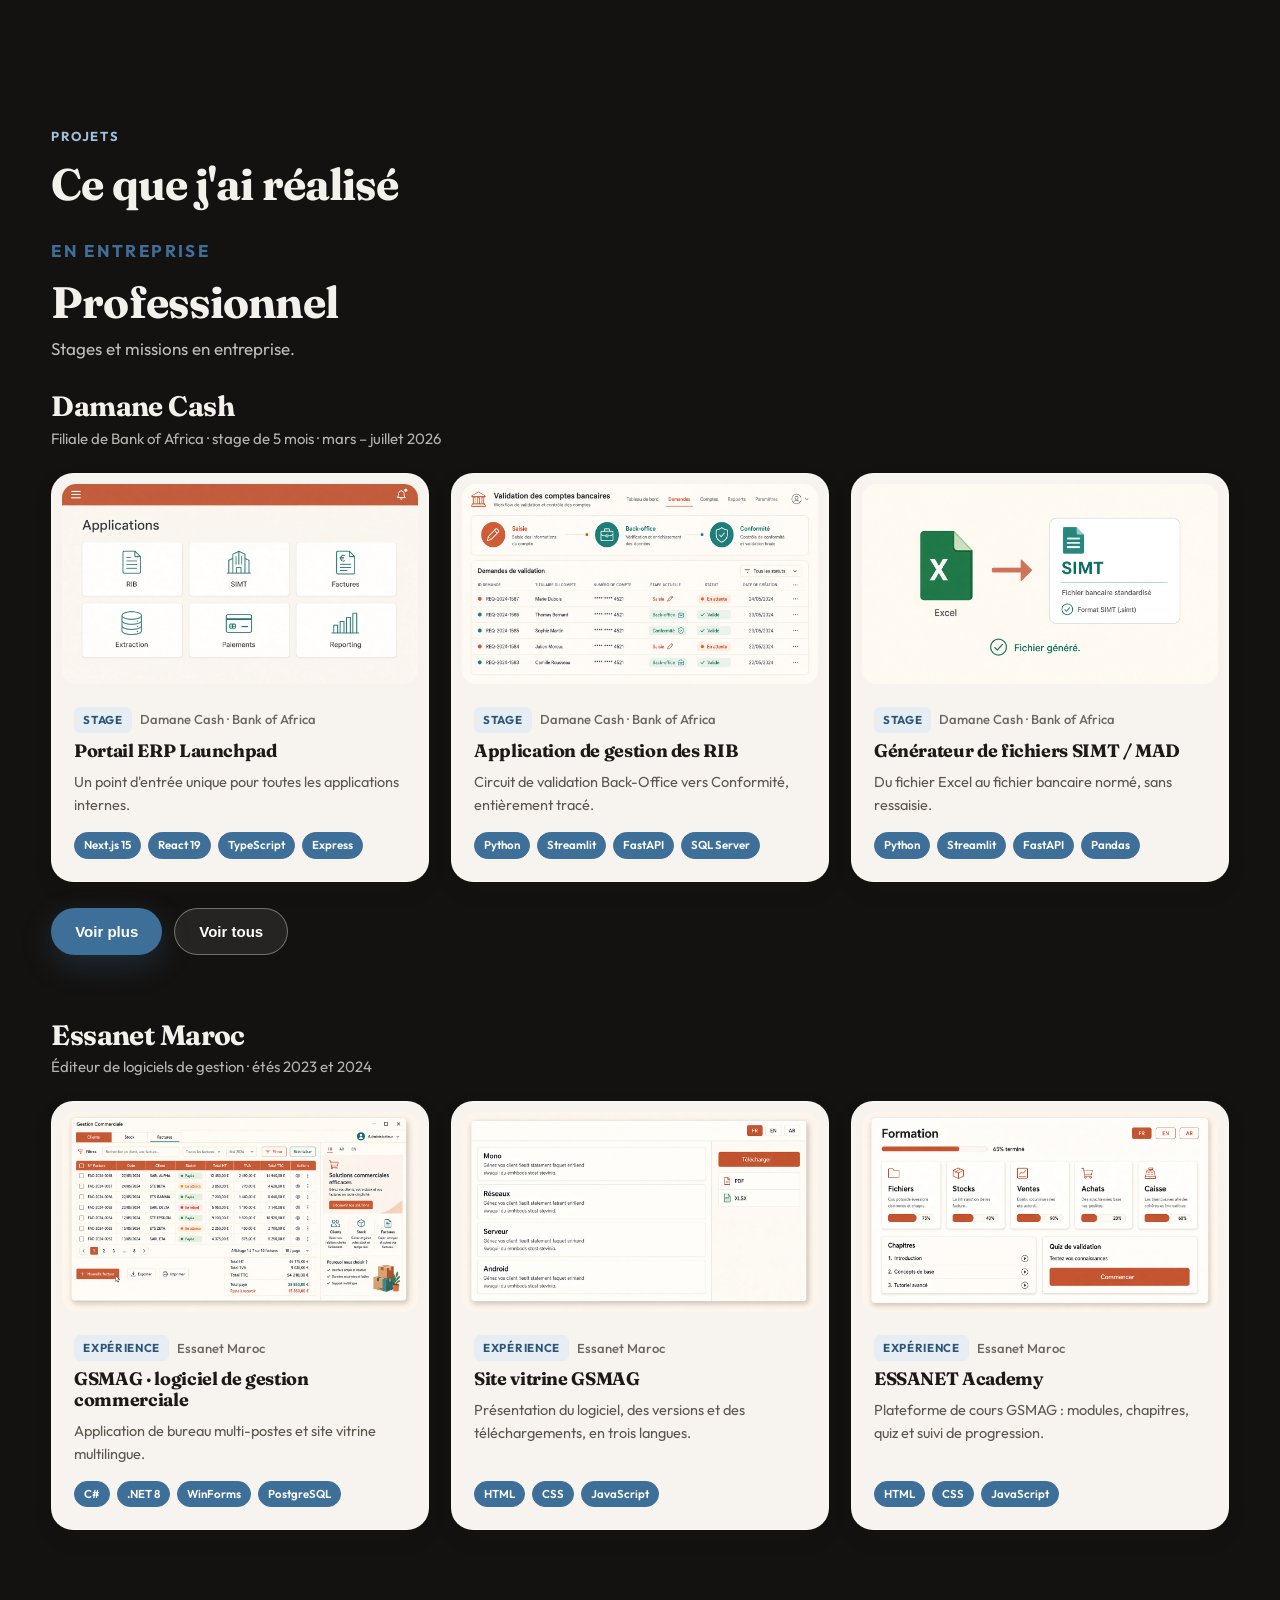
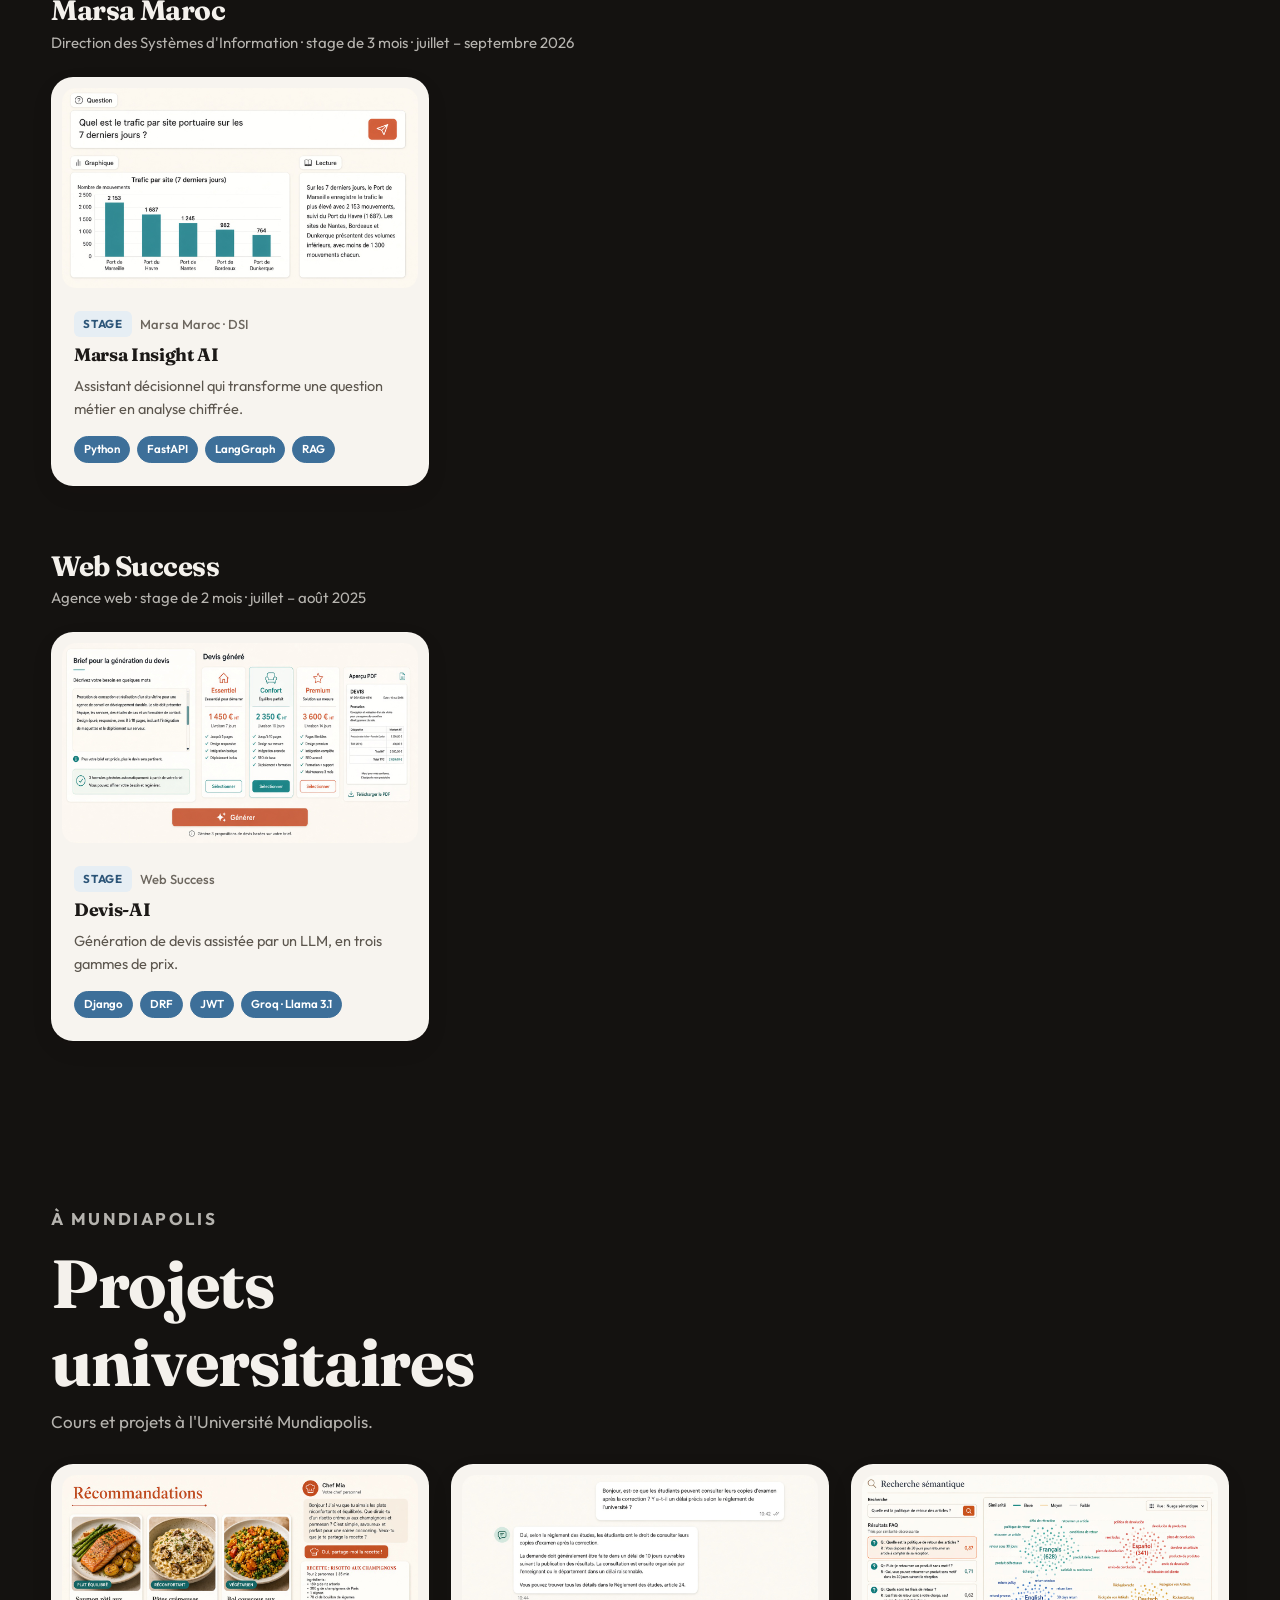
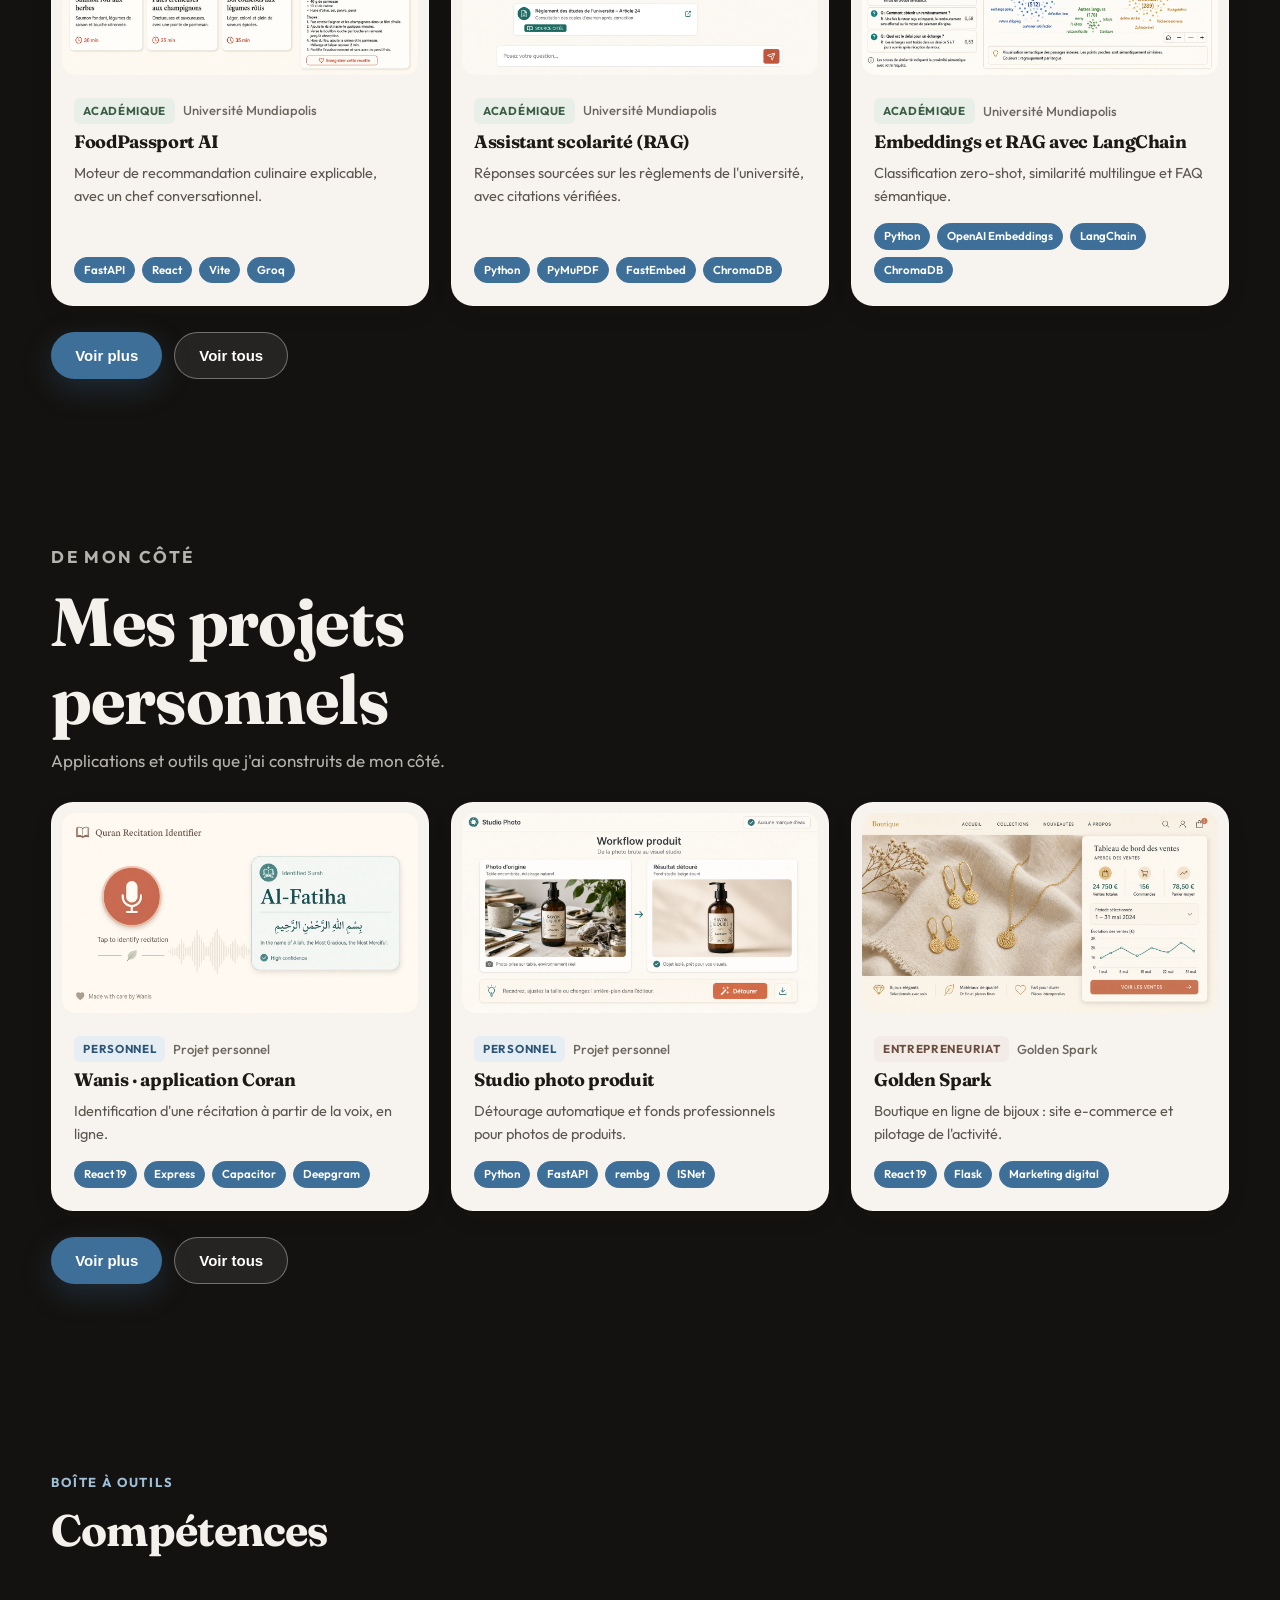
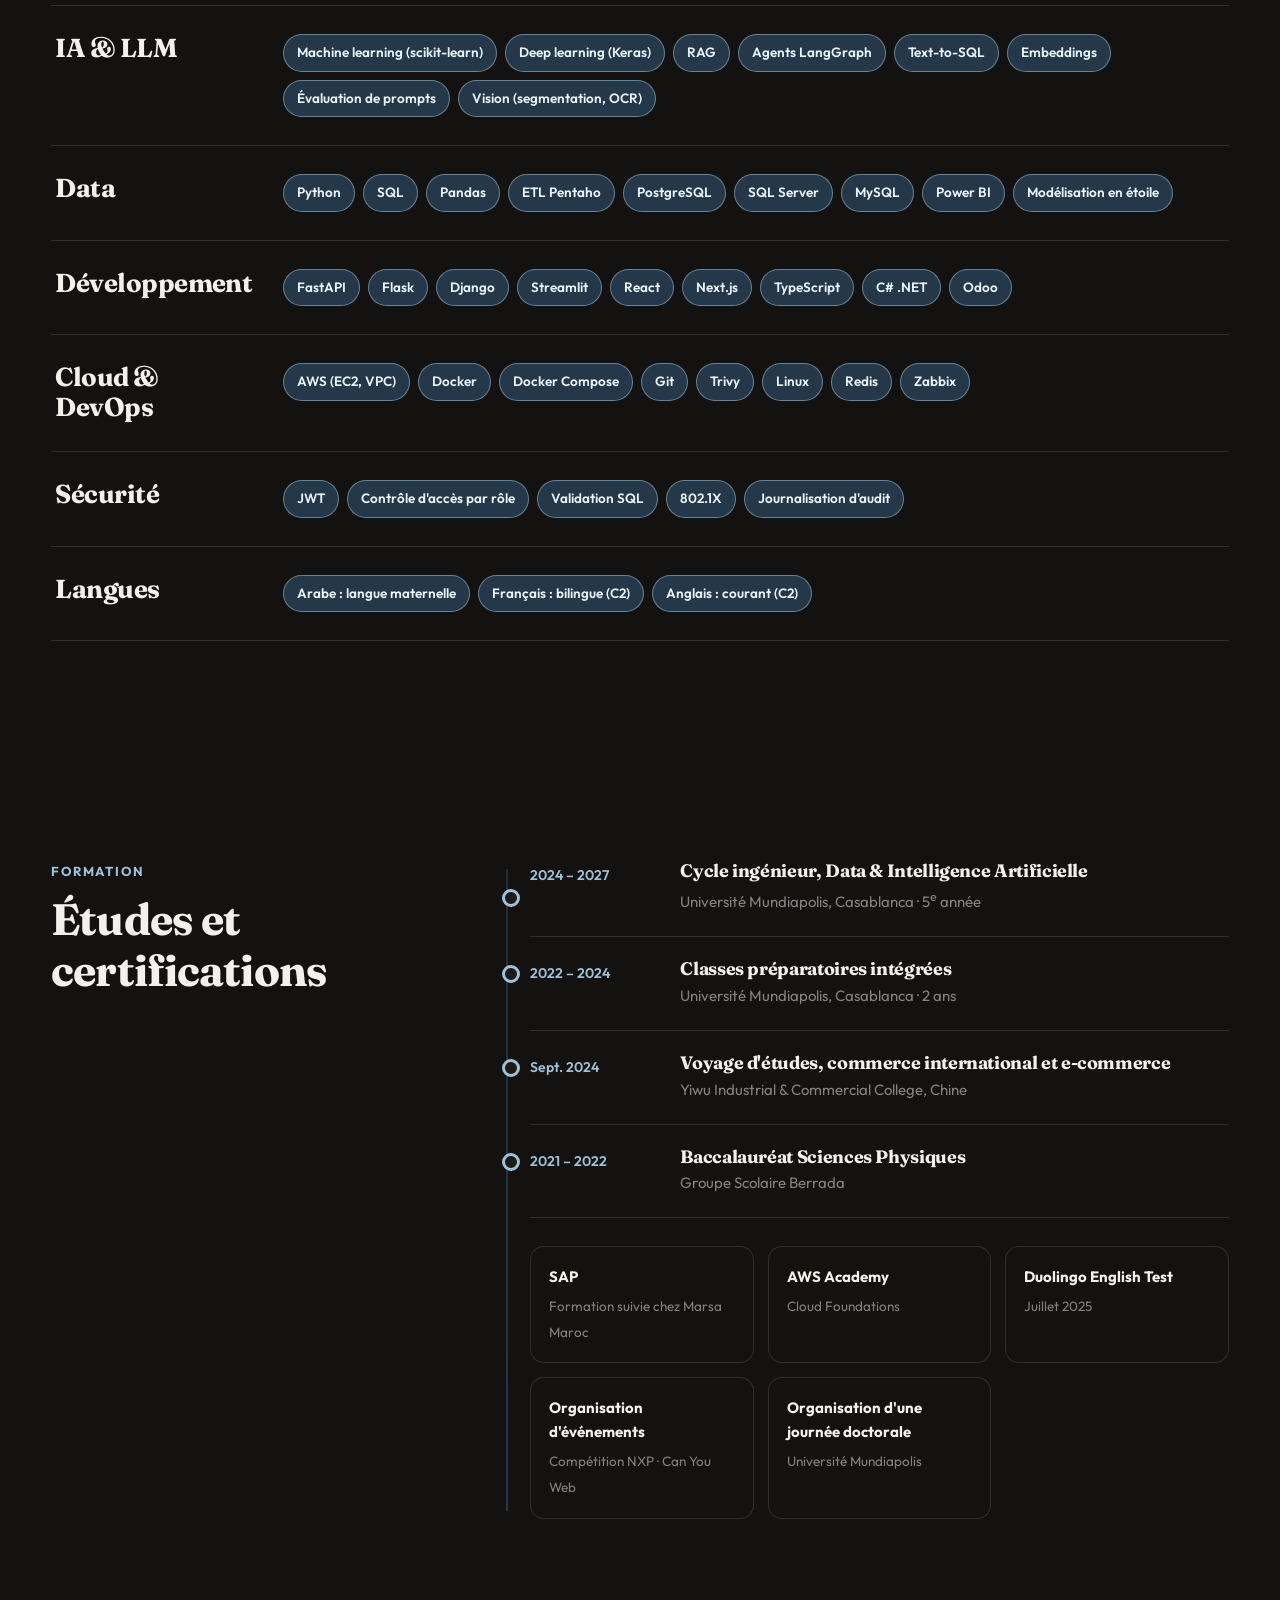
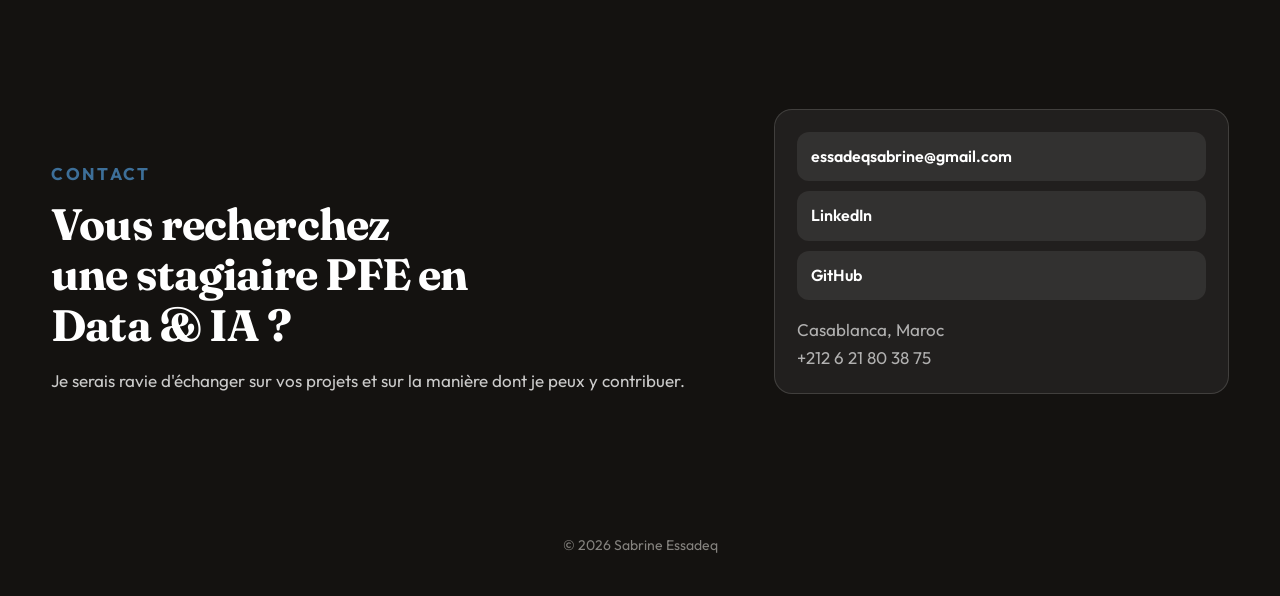
==== commit 4615bc8a: "Align Damane Cash and Marsa Maroc internship dates with the CV." ====
--- a/index.html
+++ b/index.html
@@ -107,7 +107,7 @@
           <div class="subsection reveal" id="damane">
             <div class="subsection-head">
               <h4>Damane Cash</h4>
-              <p data-i18n="damane.sub">Filiale de Bank of Africa · stage de 6 mois · mars – août 2026</p>
+              <p data-i18n="damane.sub">Filiale de Bank of Africa · stage de 5 mois · mars – juillet 2026</p>
             </div>
             <div class="grid" id="gridDamane"></div>
           </div>
@@ -121,7 +121,7 @@
           <div class="subsection reveal subsection-gap" id="marsa">
             <div class="subsection-head">
               <h4>Marsa Maroc</h4>
-              <p data-i18n="marsa.sub">Direction des Systèmes d'Information · stage de 1 mois et demi · été 2026</p>
+              <p data-i18n="marsa.sub">Direction des Systèmes d'Information · stage de 3 mois · juillet – septembre 2026</p>
             </div>
             <div class="grid" id="gridMarsa"></div>
           </div>
@@ -240,8 +240,8 @@
   <!-- LIGHTBOX -->
   <div class="lightbox" id="lightbox"><img alt=""></div>
 
-  <script src="data.js?v=27"></script>
-  <script src="i18n.js?v=14"></script>
+  <script src="data.js?v=28"></script>
+  <script src="i18n.js?v=15"></script>
   <script src="i18n-projects.js"></script>
   <script src="main.js?v=7"></script>
 </body>
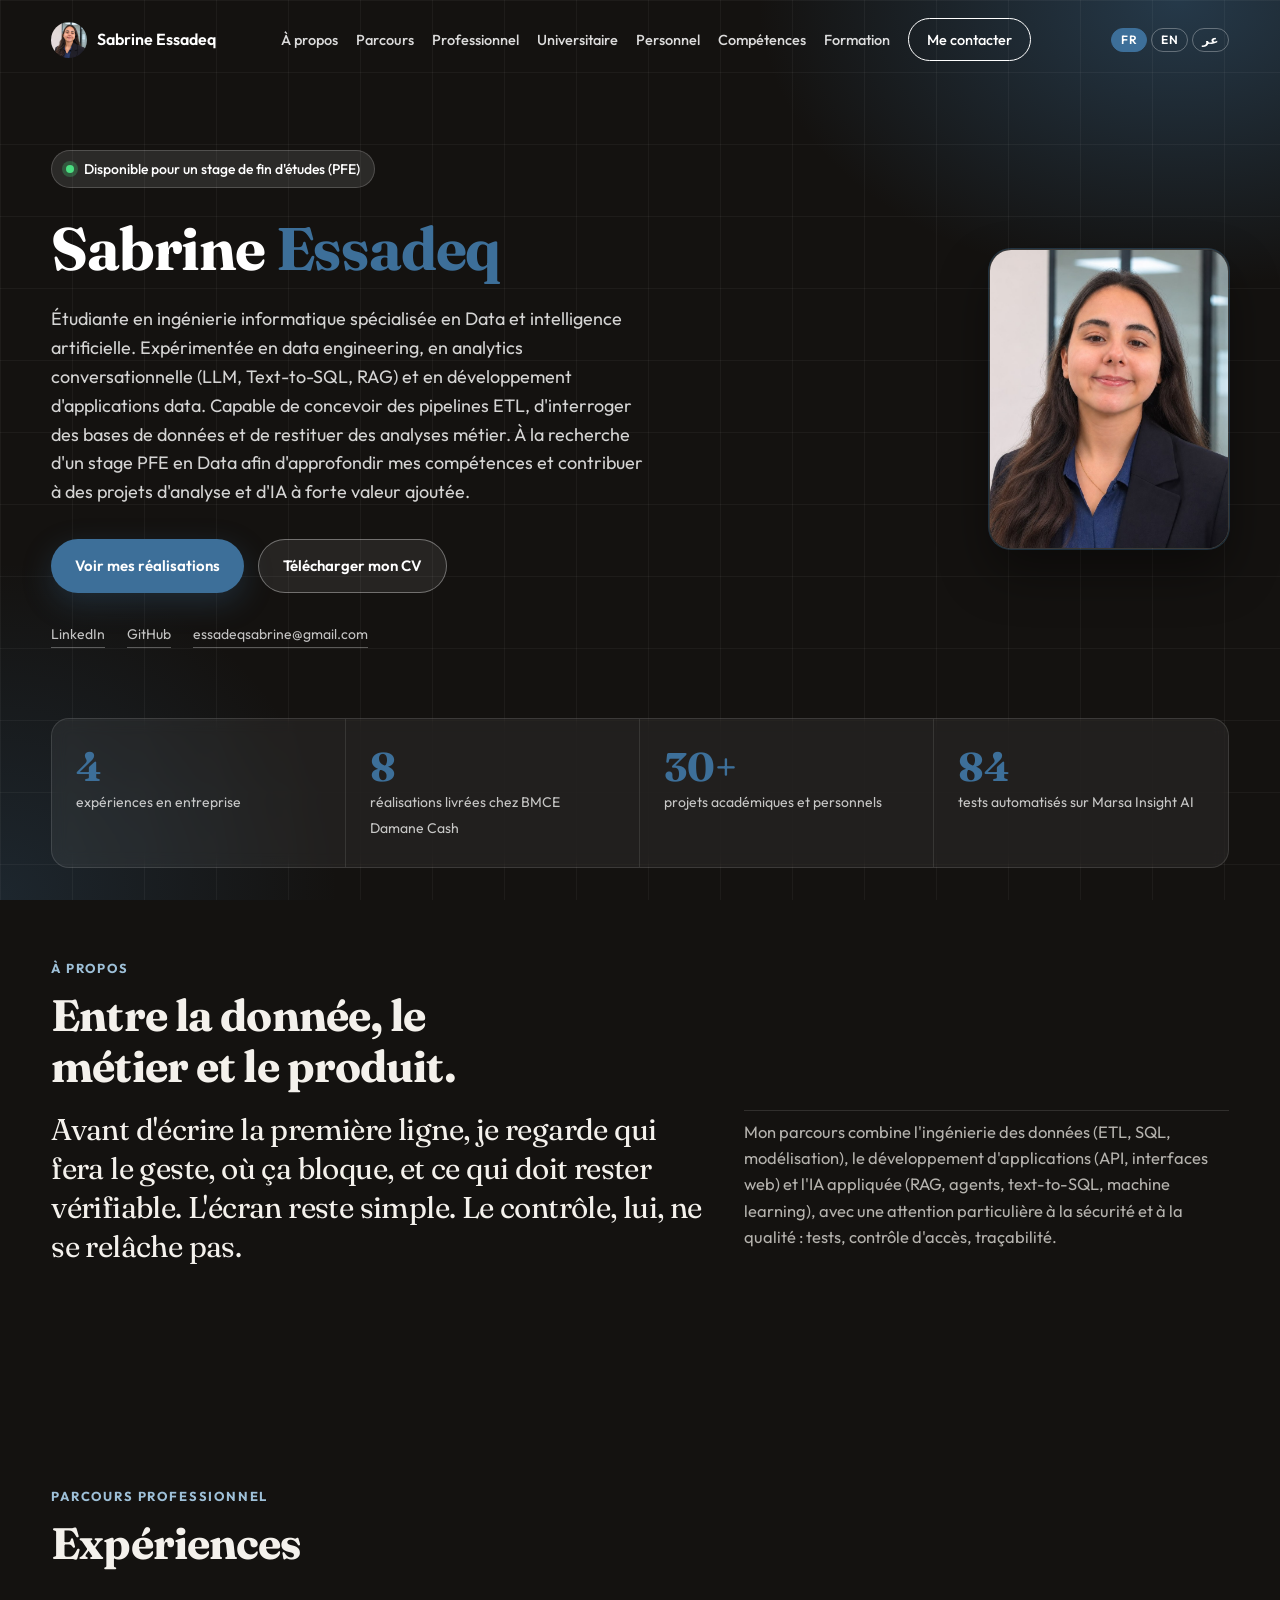
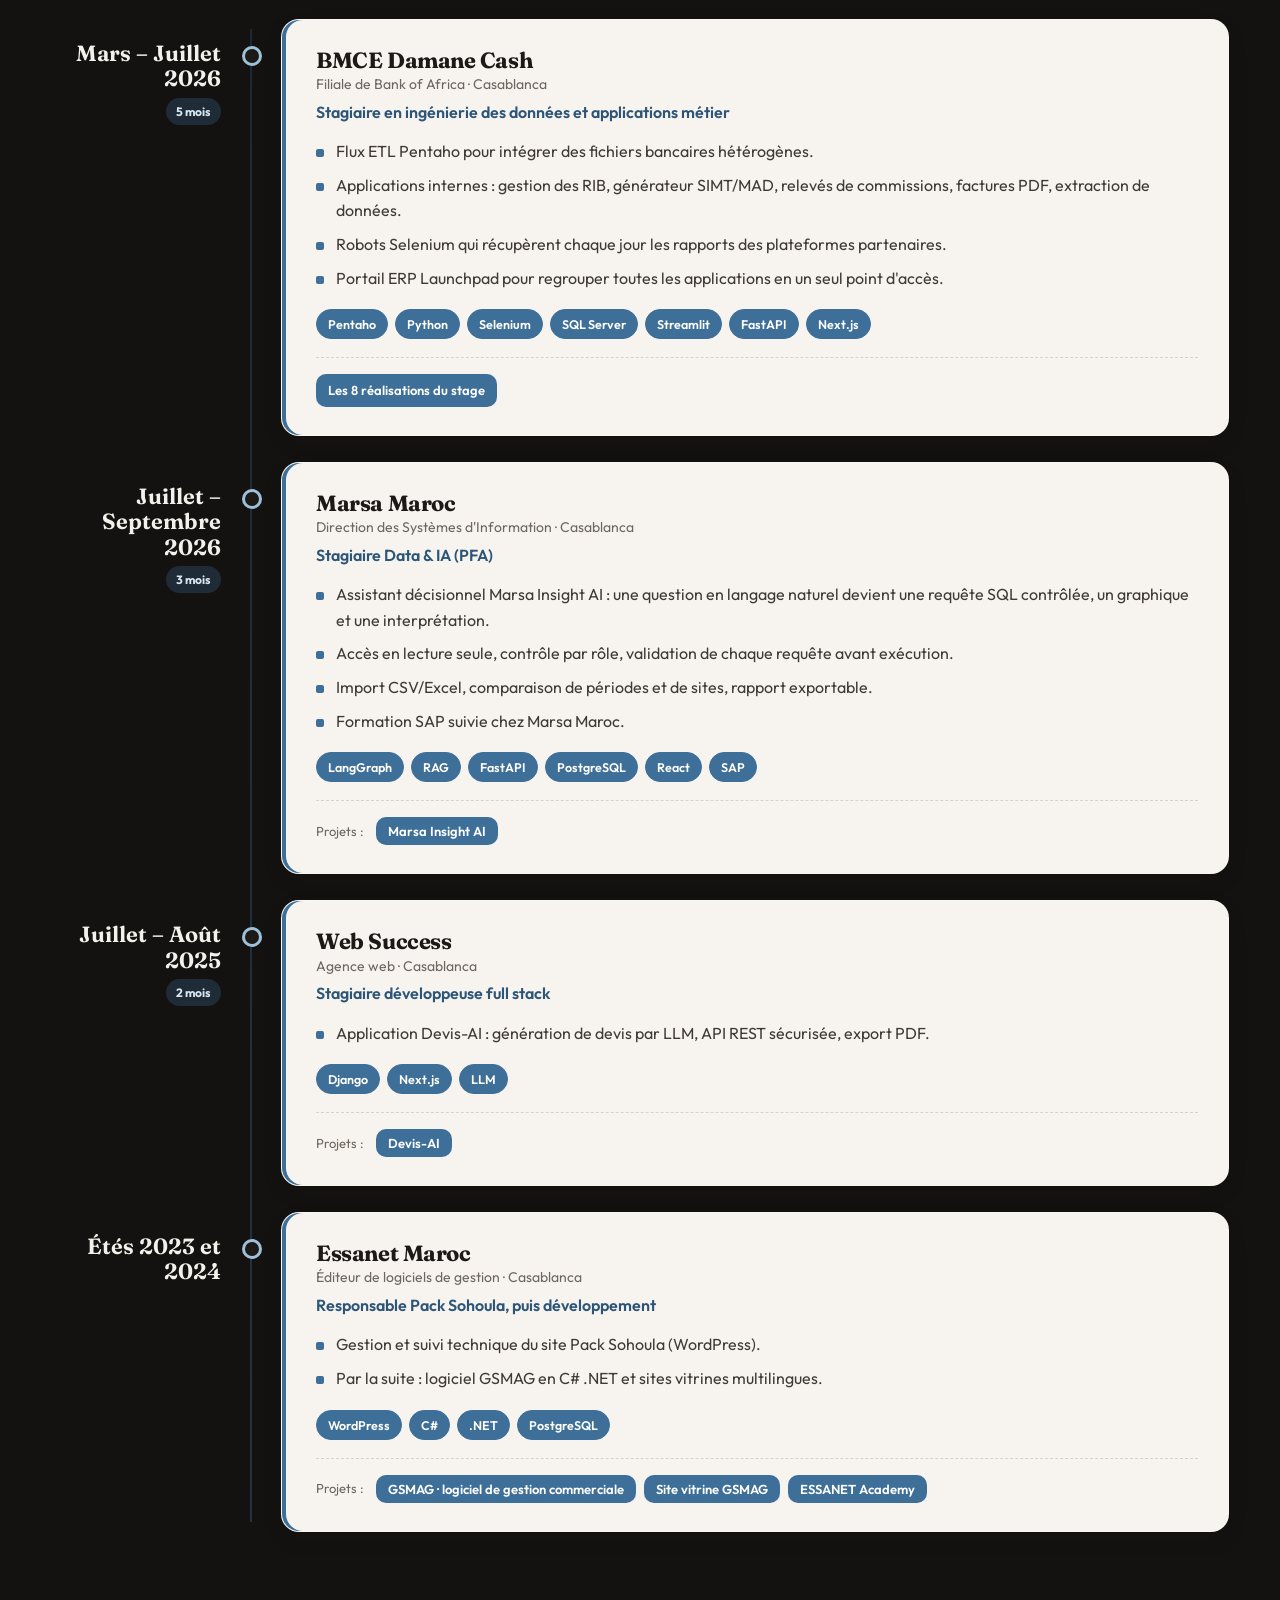
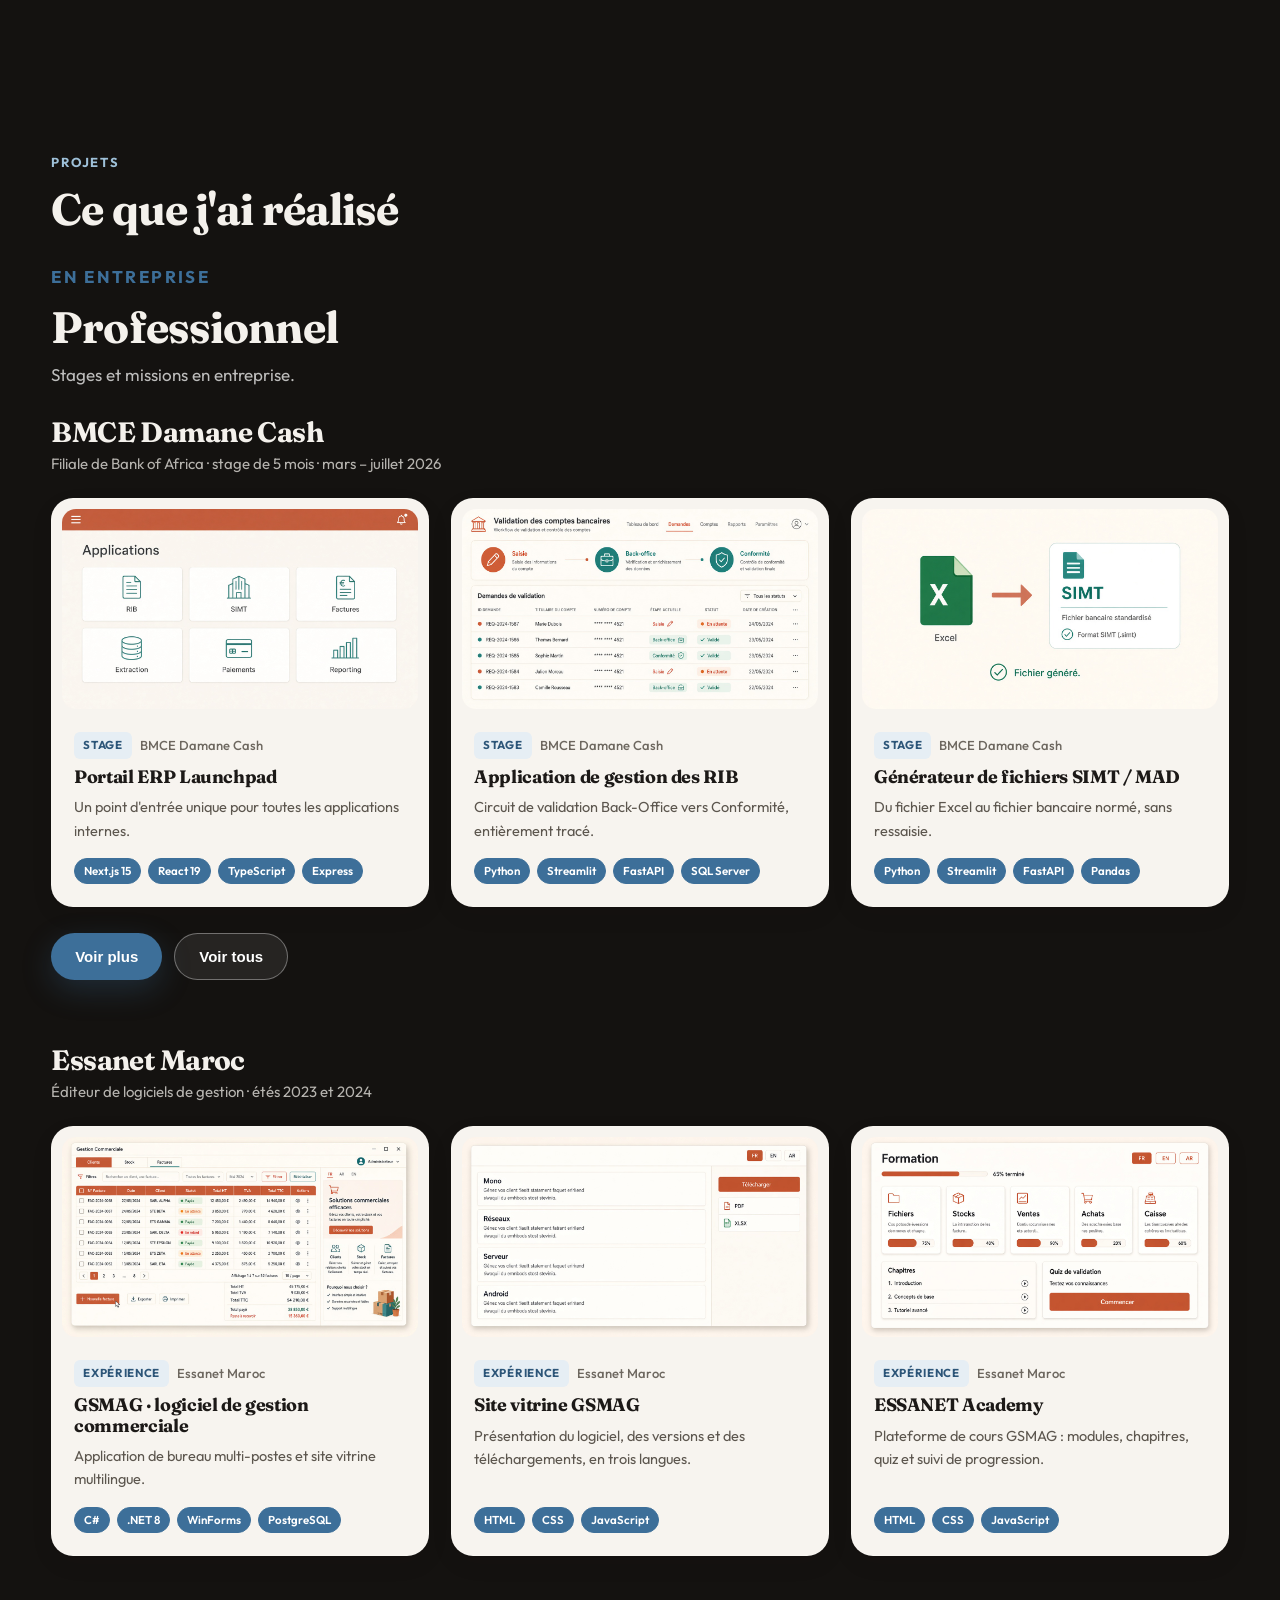
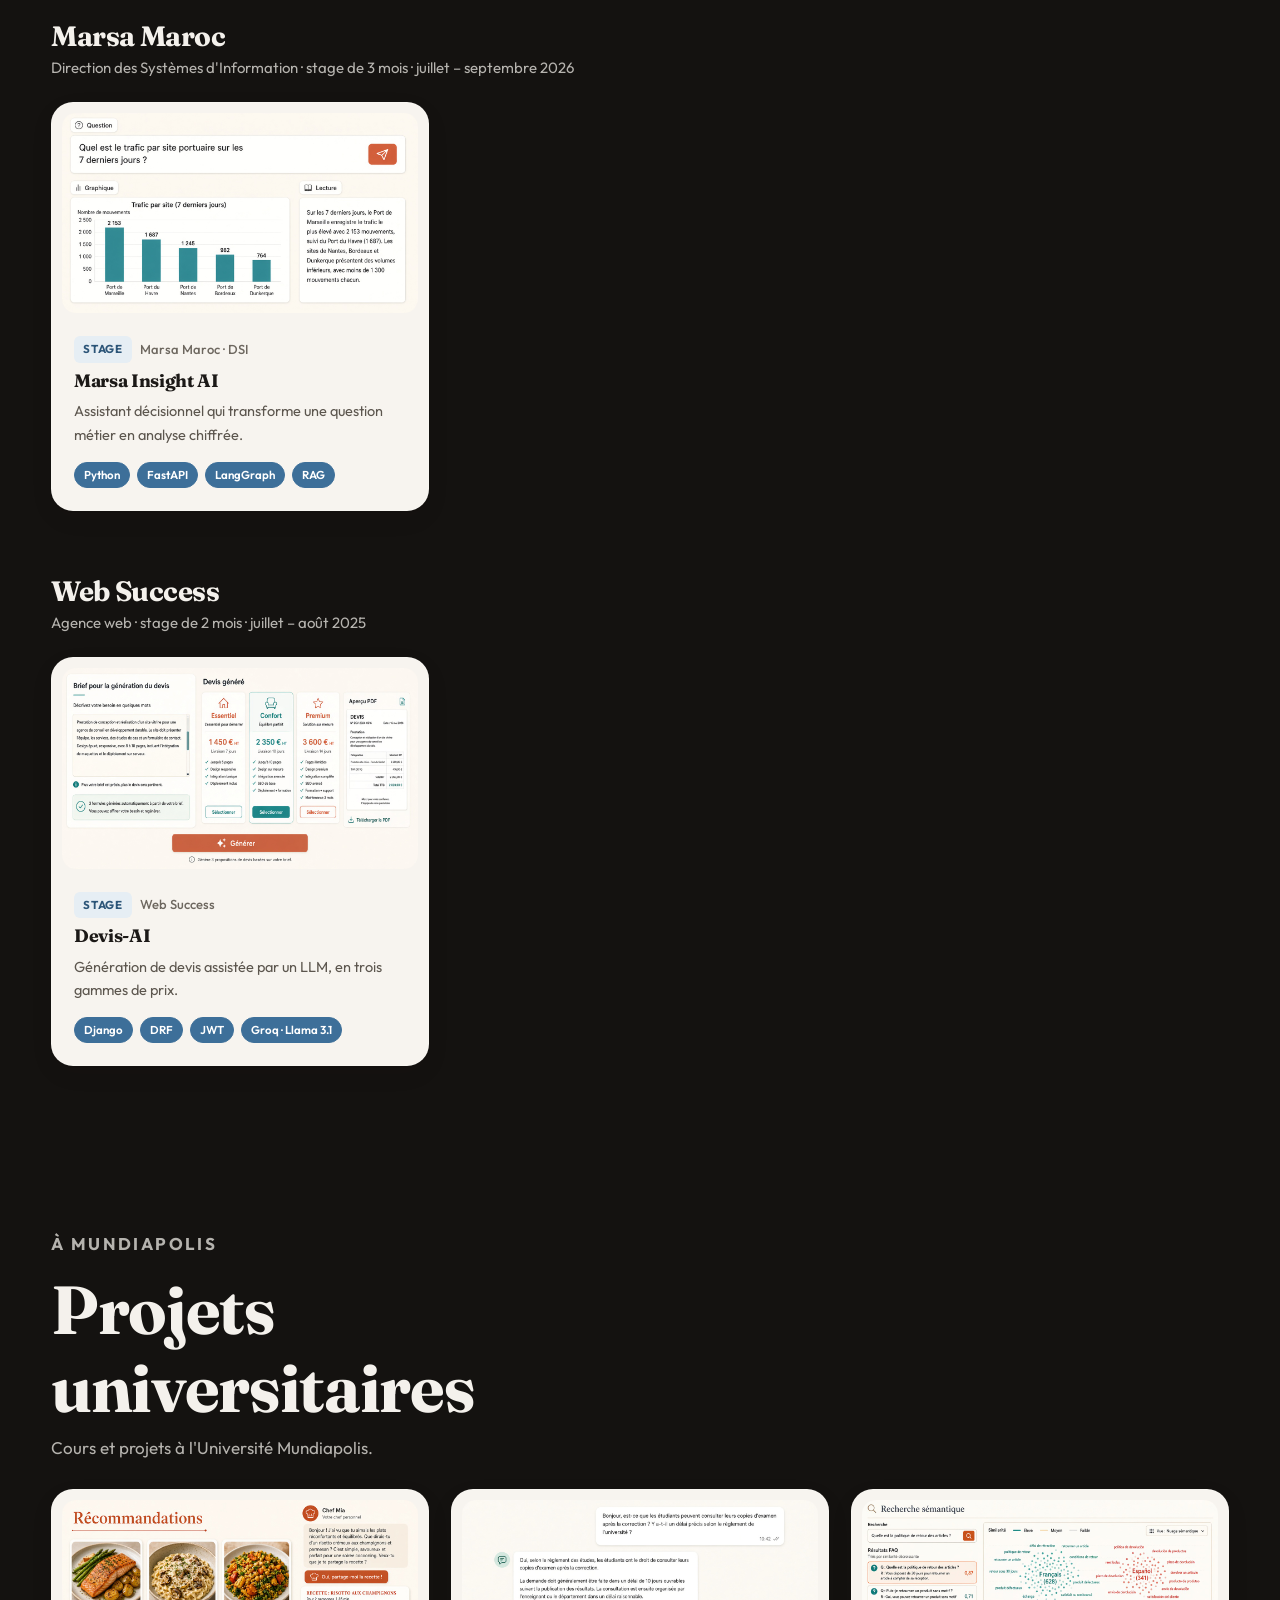
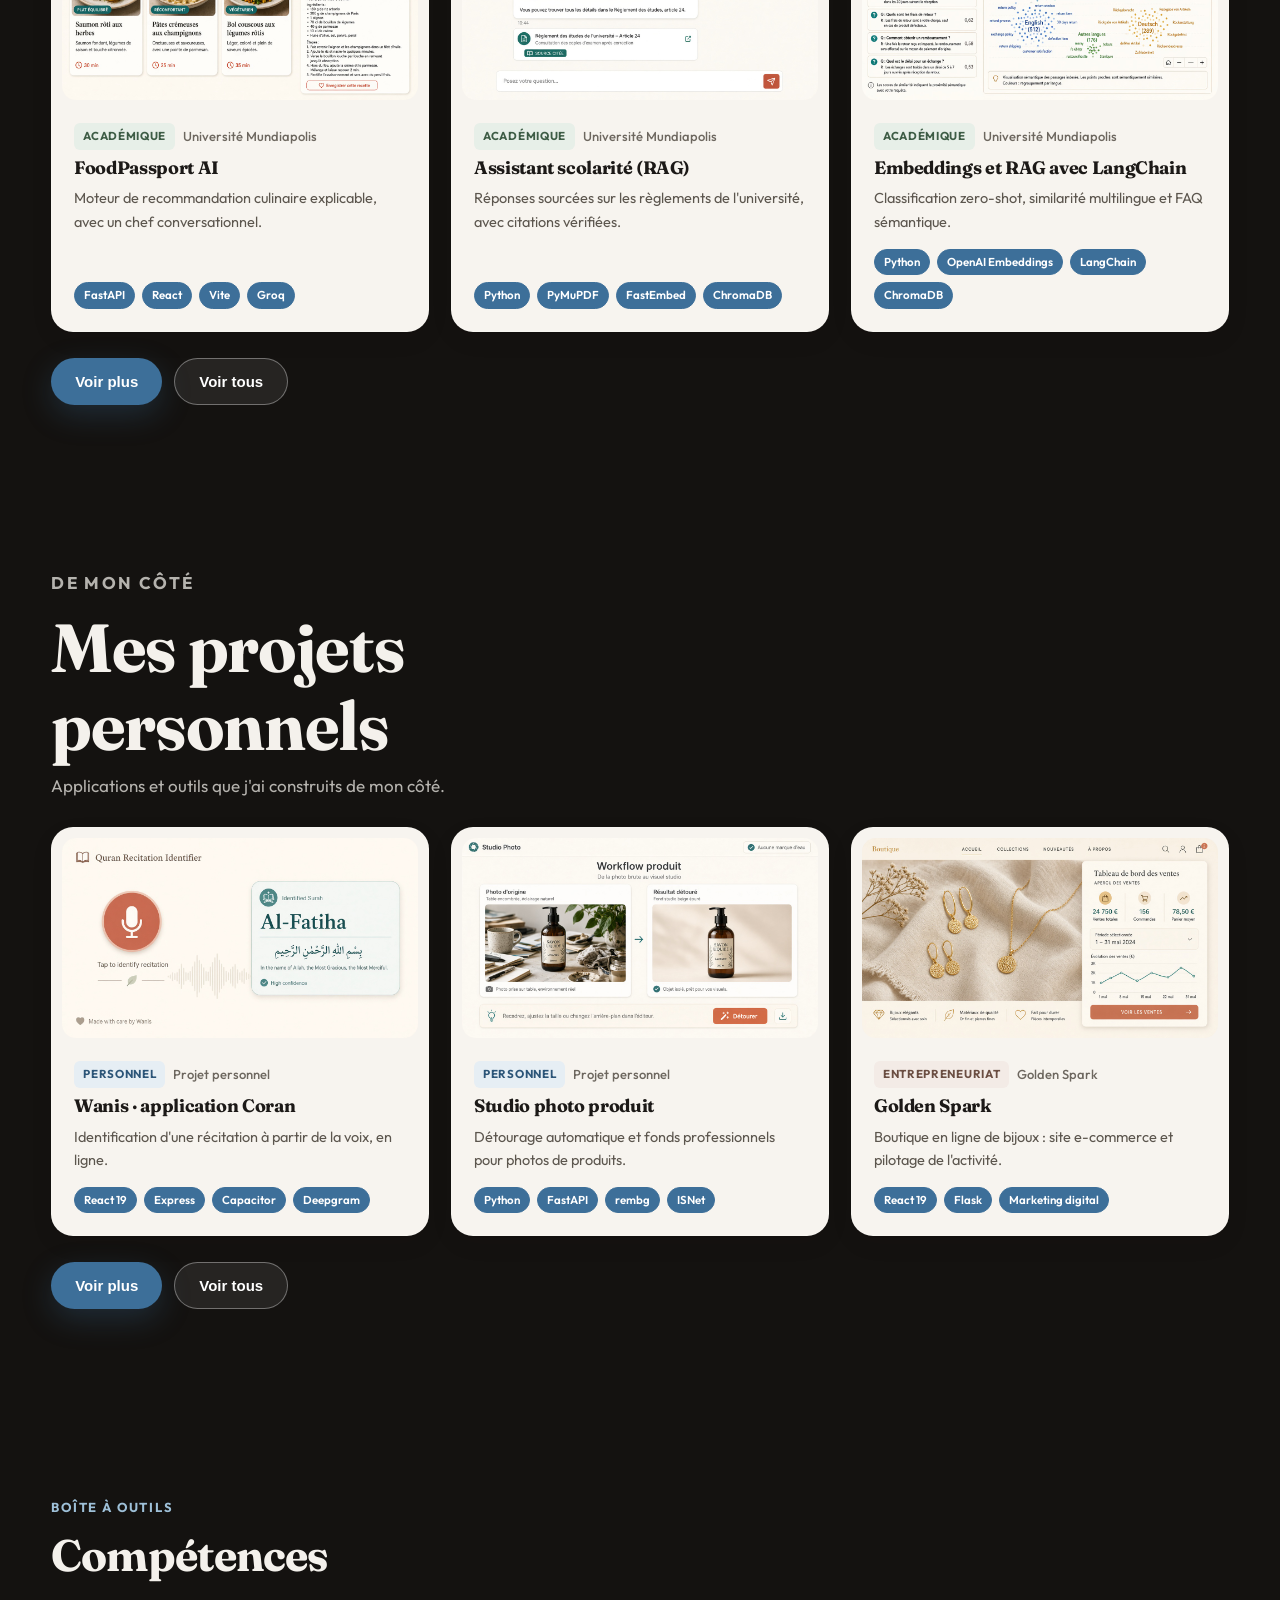
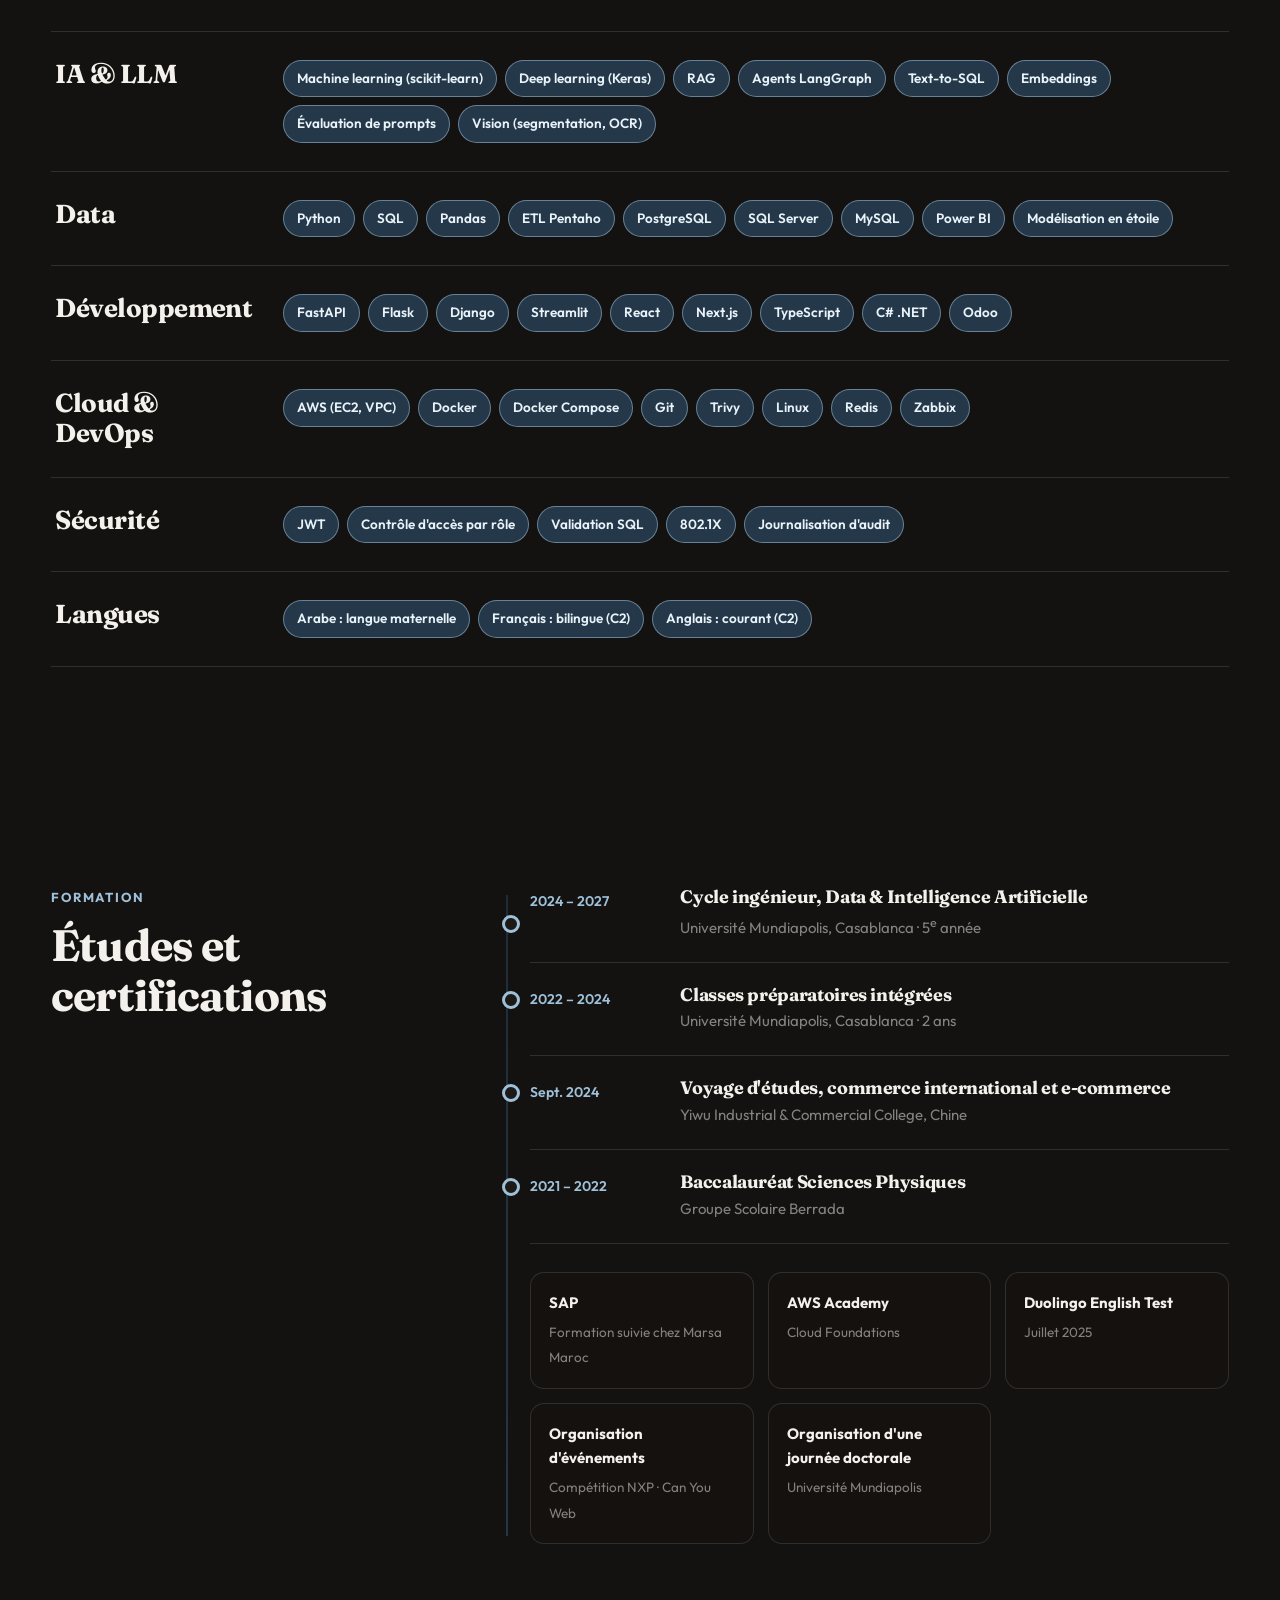
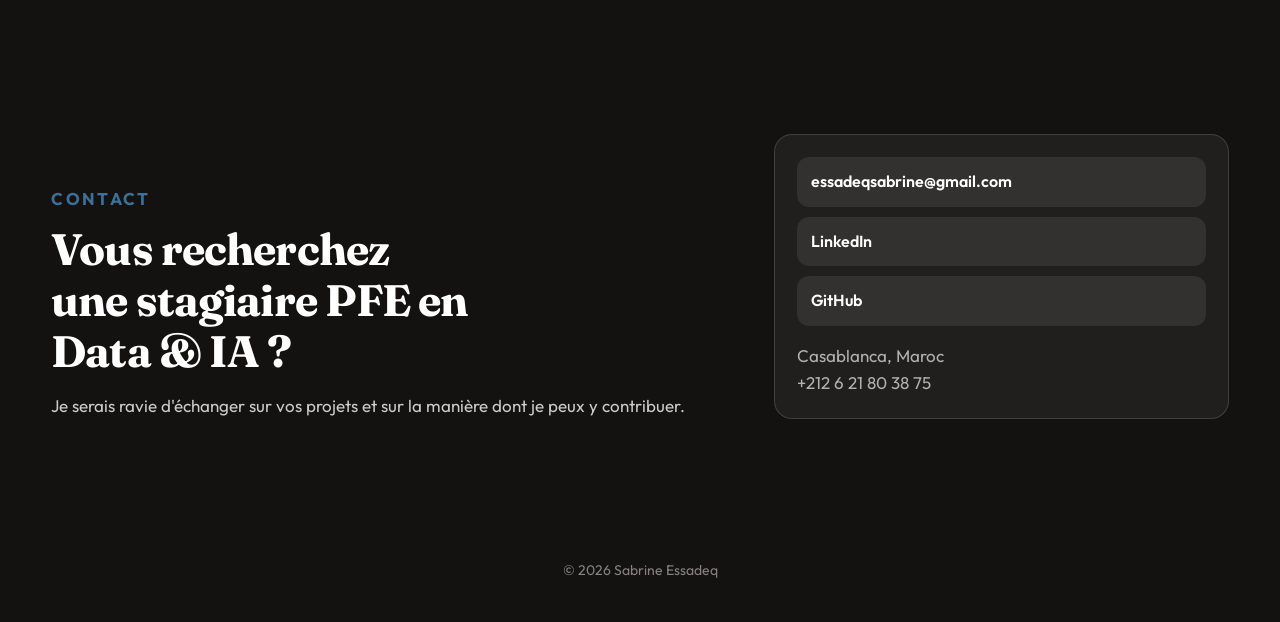
==== commit eafe7995: "Show the company name as BMCE Damane Cash." ====
--- a/index.html
+++ b/index.html
@@ -106,7 +106,7 @@
           </div>
           <div class="subsection reveal" id="damane">
             <div class="subsection-head">
-              <h4>Damane Cash</h4>
+              <h4>BMCE Damane Cash</h4>
               <p data-i18n="damane.sub">Filiale de Bank of Africa · stage de 5 mois · mars – juillet 2026</p>
             </div>
             <div class="grid" id="gridDamane"></div>
@@ -240,9 +240,9 @@
   <!-- LIGHTBOX -->
   <div class="lightbox" id="lightbox"><img alt=""></div>
 
-  <script src="data.js?v=28"></script>
-  <script src="i18n.js?v=15"></script>
-  <script src="i18n-projects.js"></script>
-  <script src="main.js?v=7"></script>
+  <script src="data.js?v=29"></script>
+  <script src="i18n.js?v=16"></script>
+  <script src="i18n-projects.js?v=2"></script>
+  <script src="main.js?v=8"></script>
 </body>
 </html>
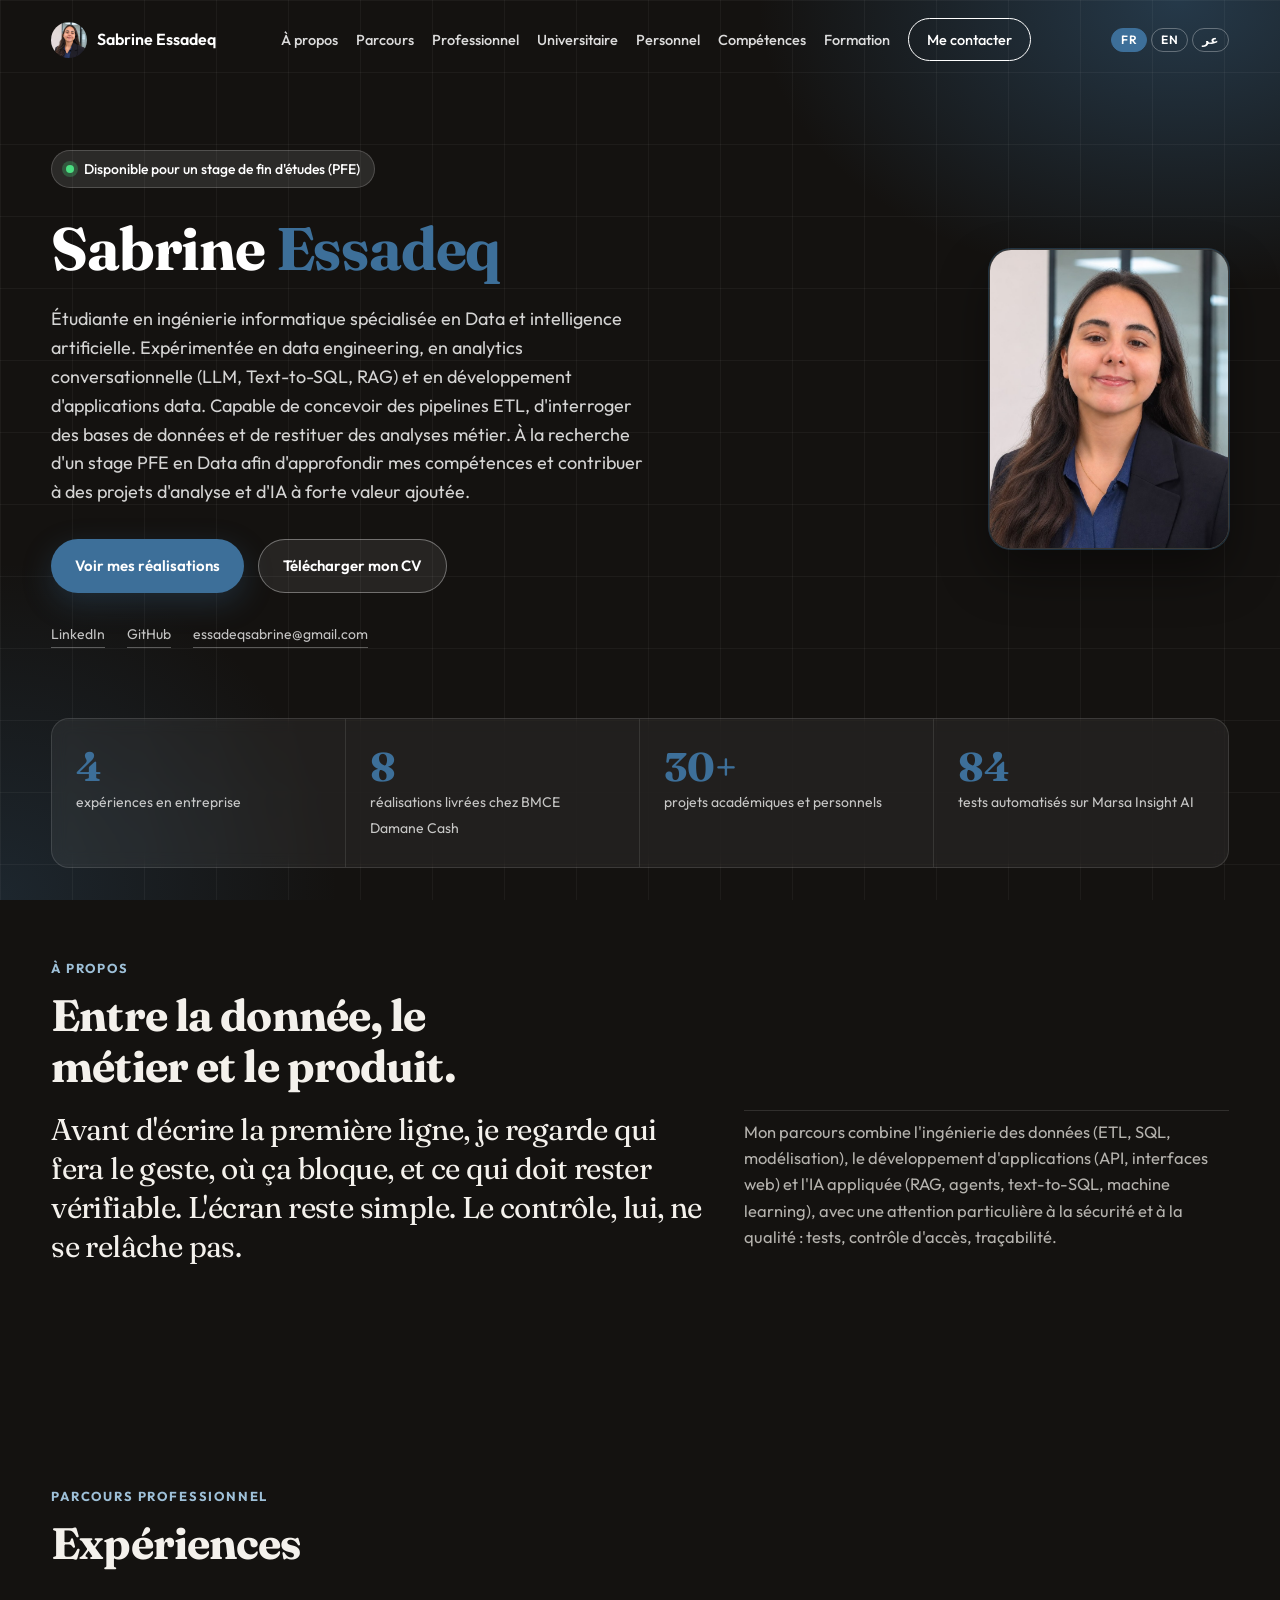
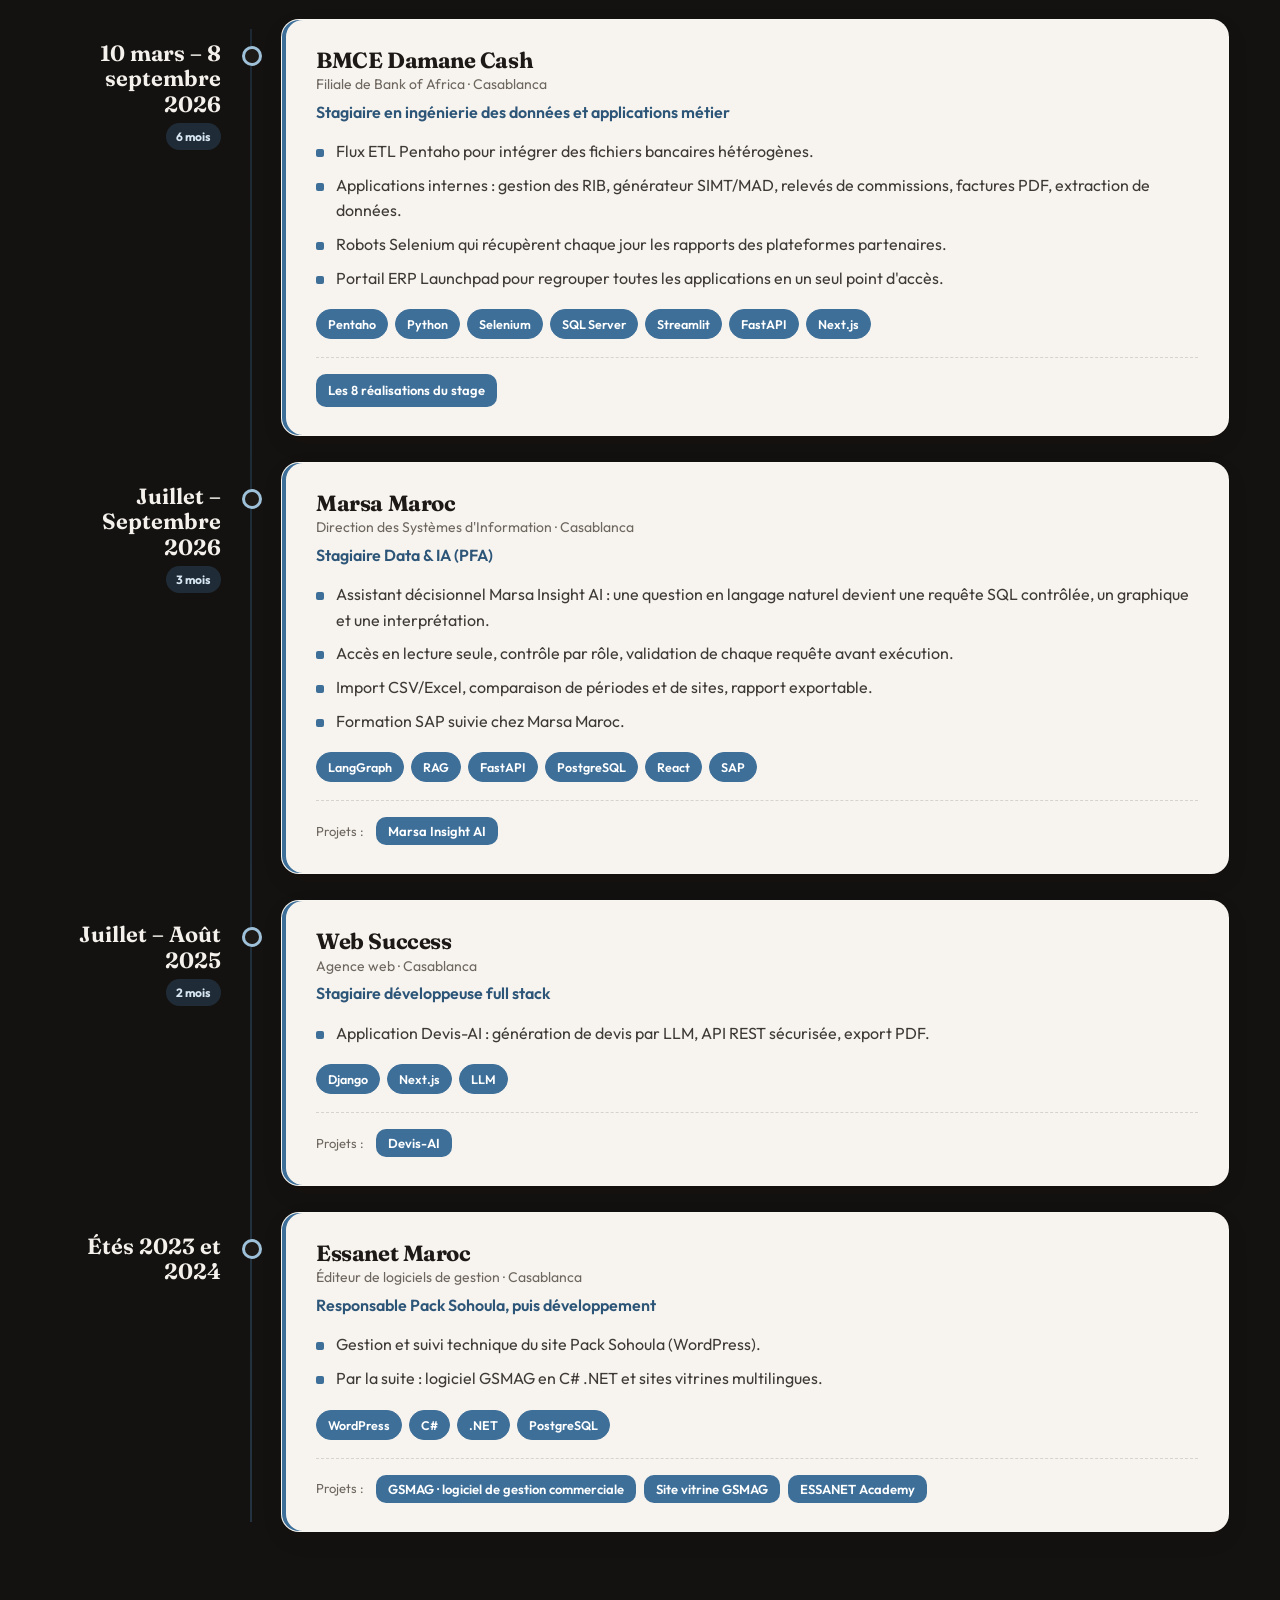
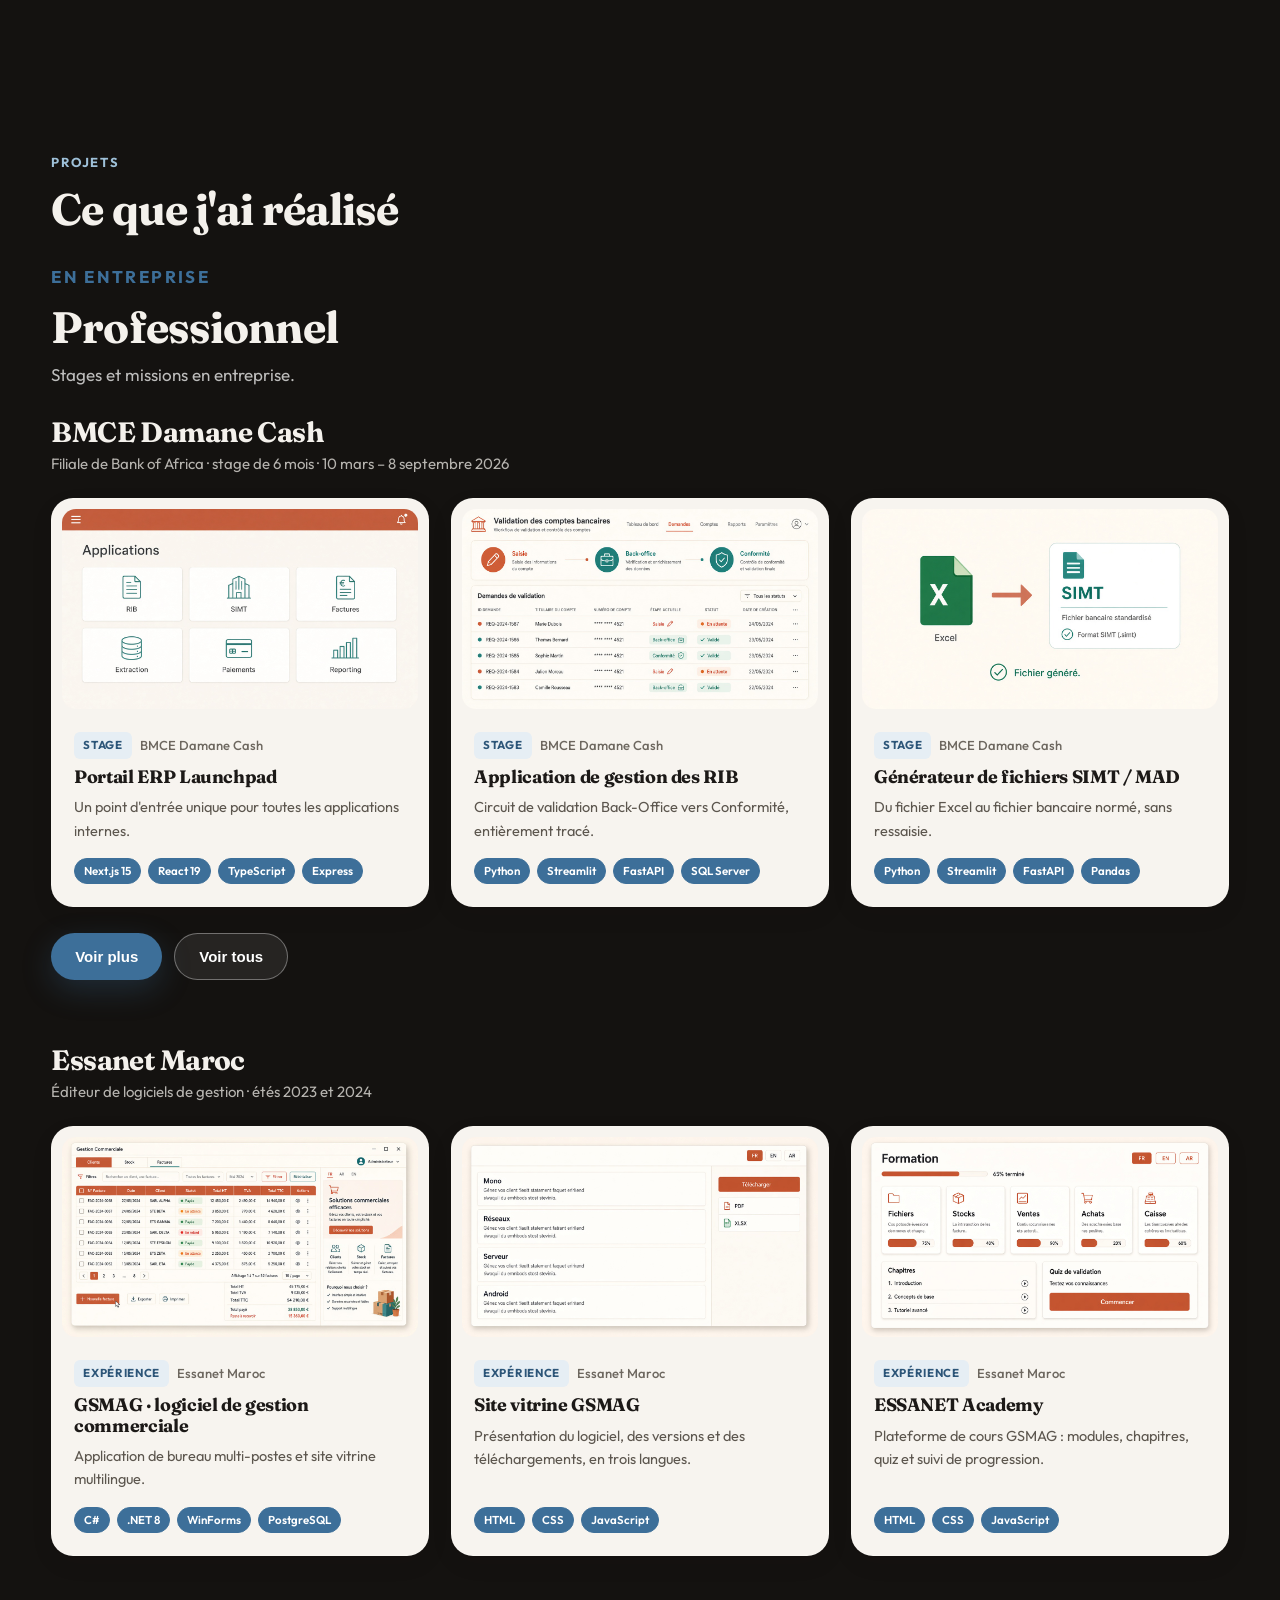
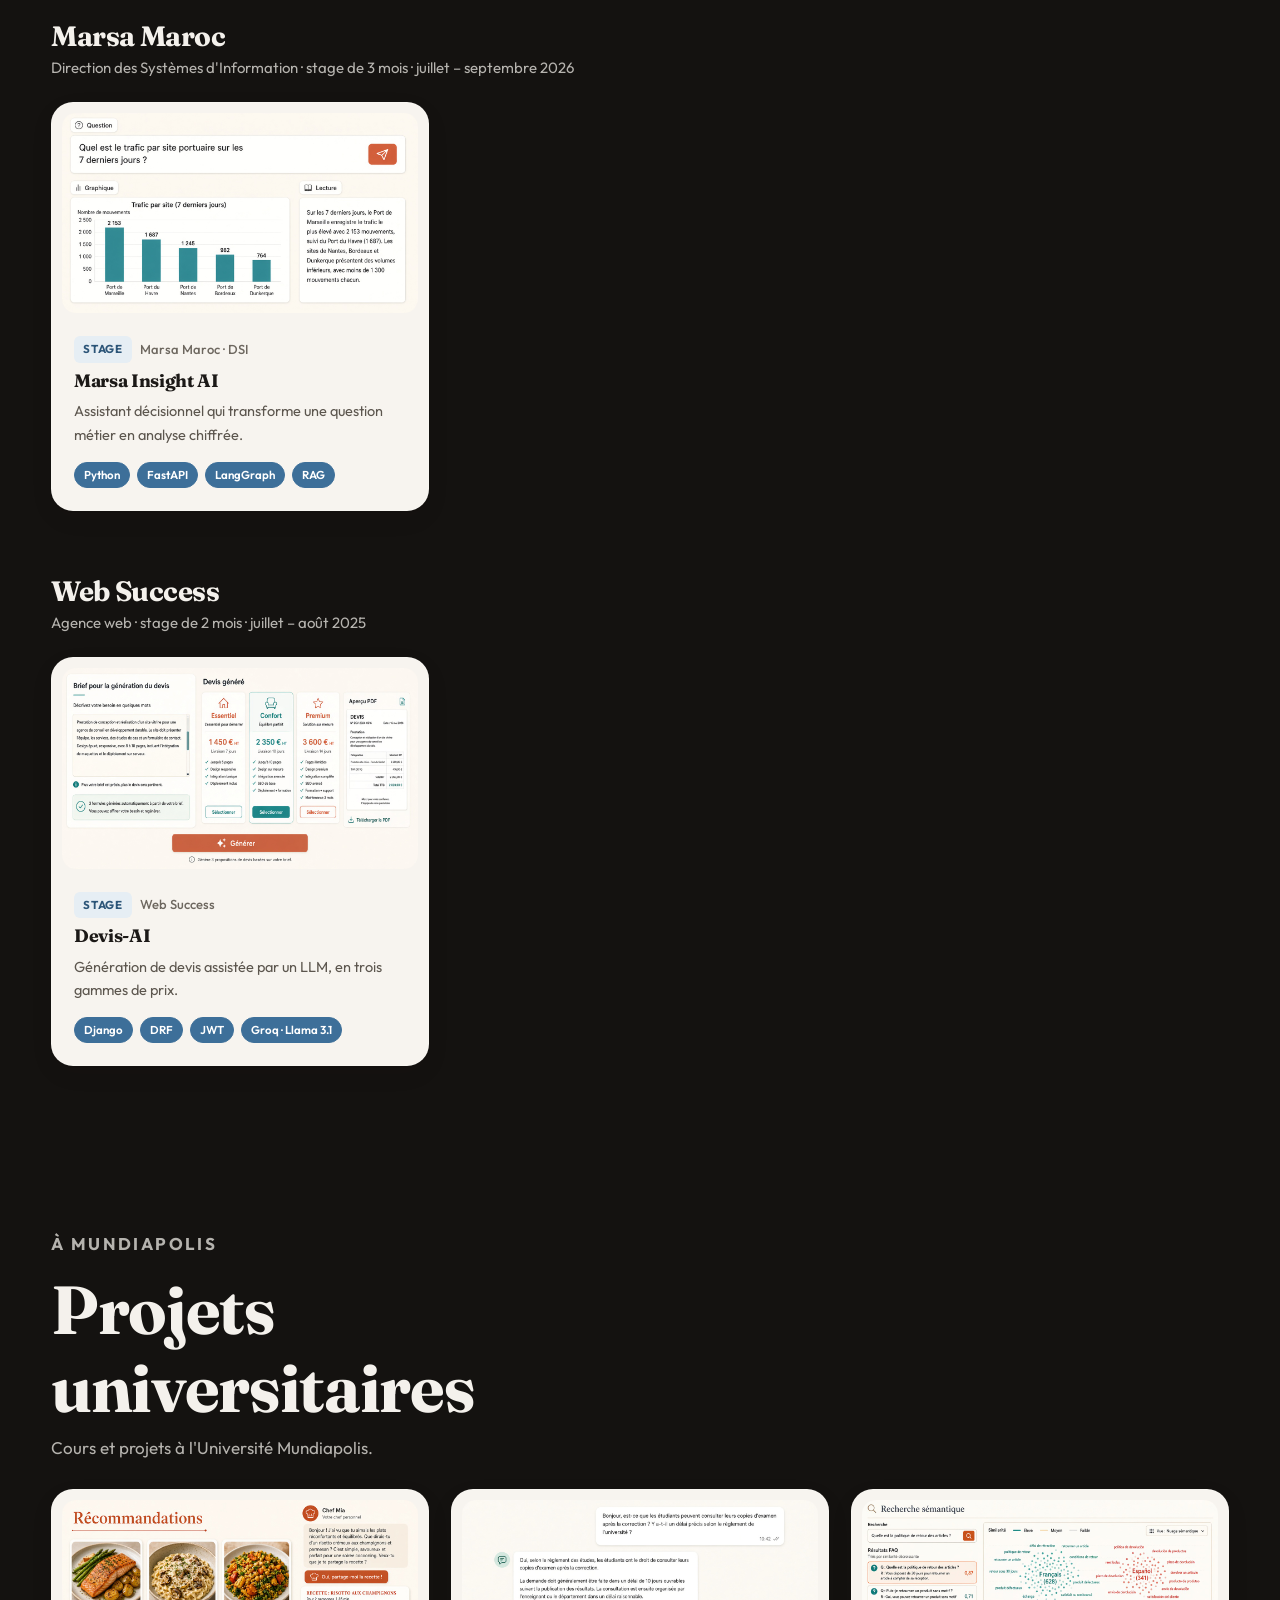
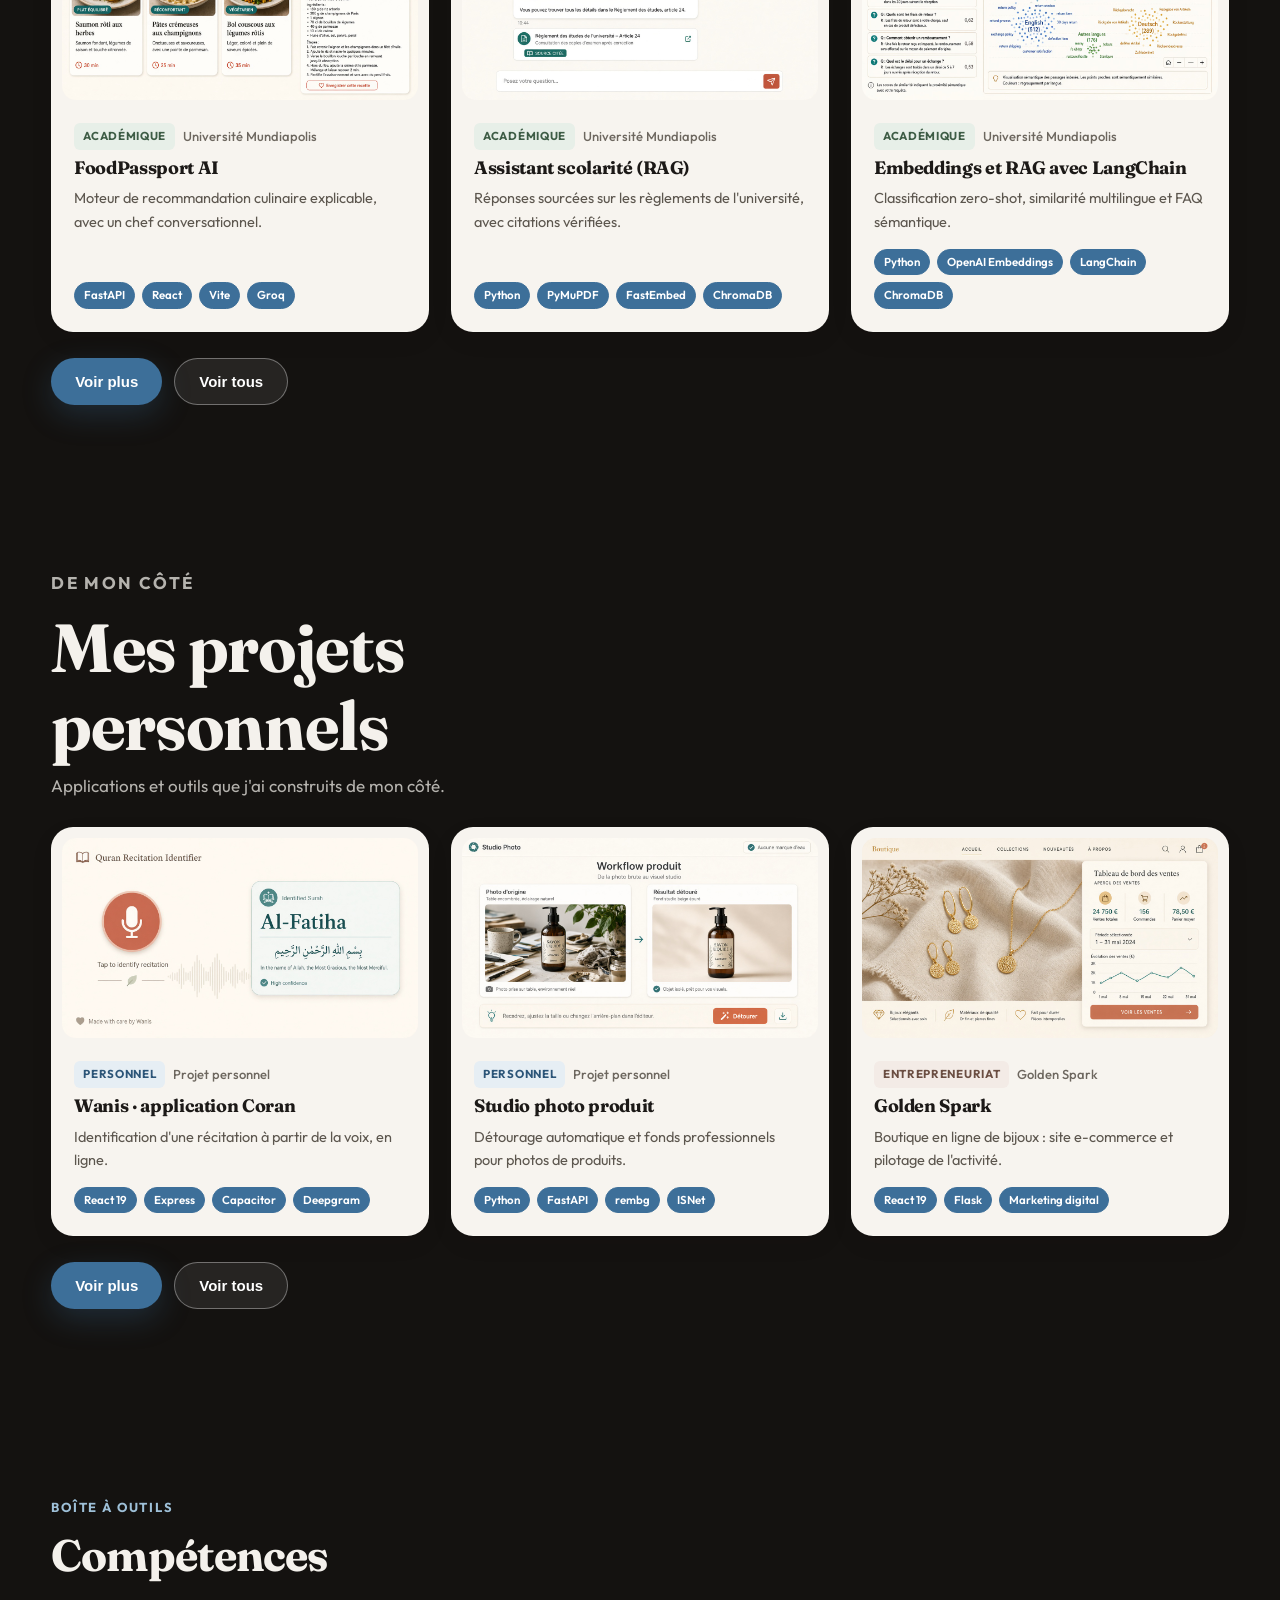
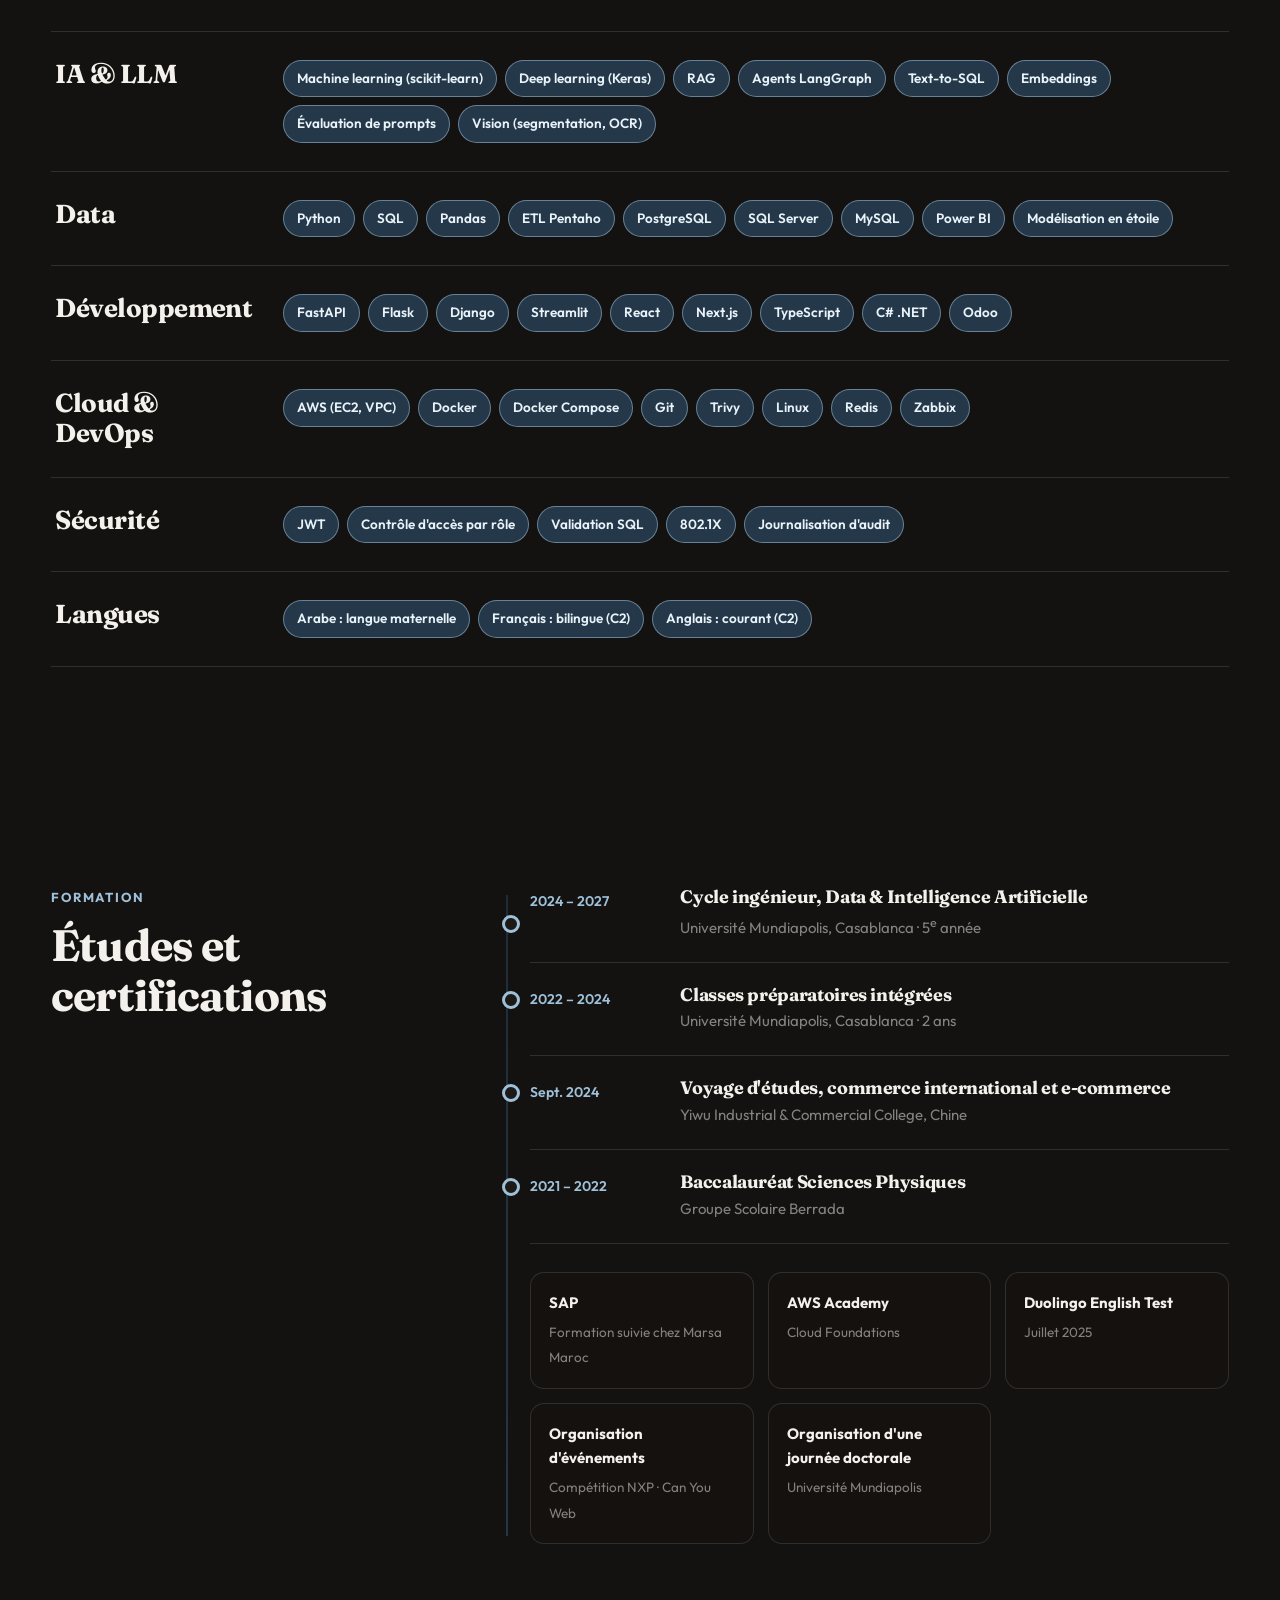
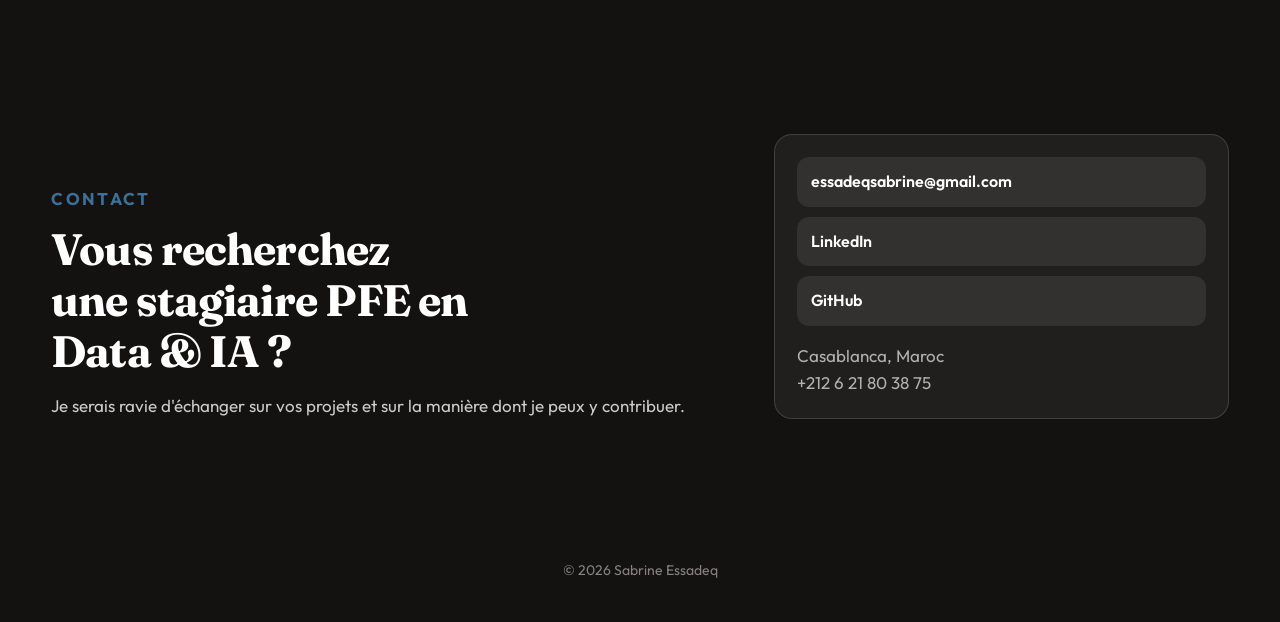
==== commit 818274cf: "Set the Damane Cash internship to the dates on the attestation." ====
--- a/index.html
+++ b/index.html
@@ -107,7 +107,7 @@
           <div class="subsection reveal" id="damane">
             <div class="subsection-head">
               <h4>BMCE Damane Cash</h4>
-              <p data-i18n="damane.sub">Filiale de Bank of Africa · stage de 5 mois · mars – juillet 2026</p>
+              <p data-i18n="damane.sub">Filiale de Bank of Africa · stage de 6 mois · 10 mars – 8 septembre 2026</p>
             </div>
             <div class="grid" id="gridDamane"></div>
           </div>
@@ -240,8 +240,8 @@
   <!-- LIGHTBOX -->
   <div class="lightbox" id="lightbox"><img alt=""></div>
 
-  <script src="data.js?v=29"></script>
-  <script src="i18n.js?v=16"></script>
+  <script src="data.js?v=30"></script>
+  <script src="i18n.js?v=17"></script>
   <script src="i18n-projects.js?v=2"></script>
   <script src="main.js?v=8"></script>
 </body>
